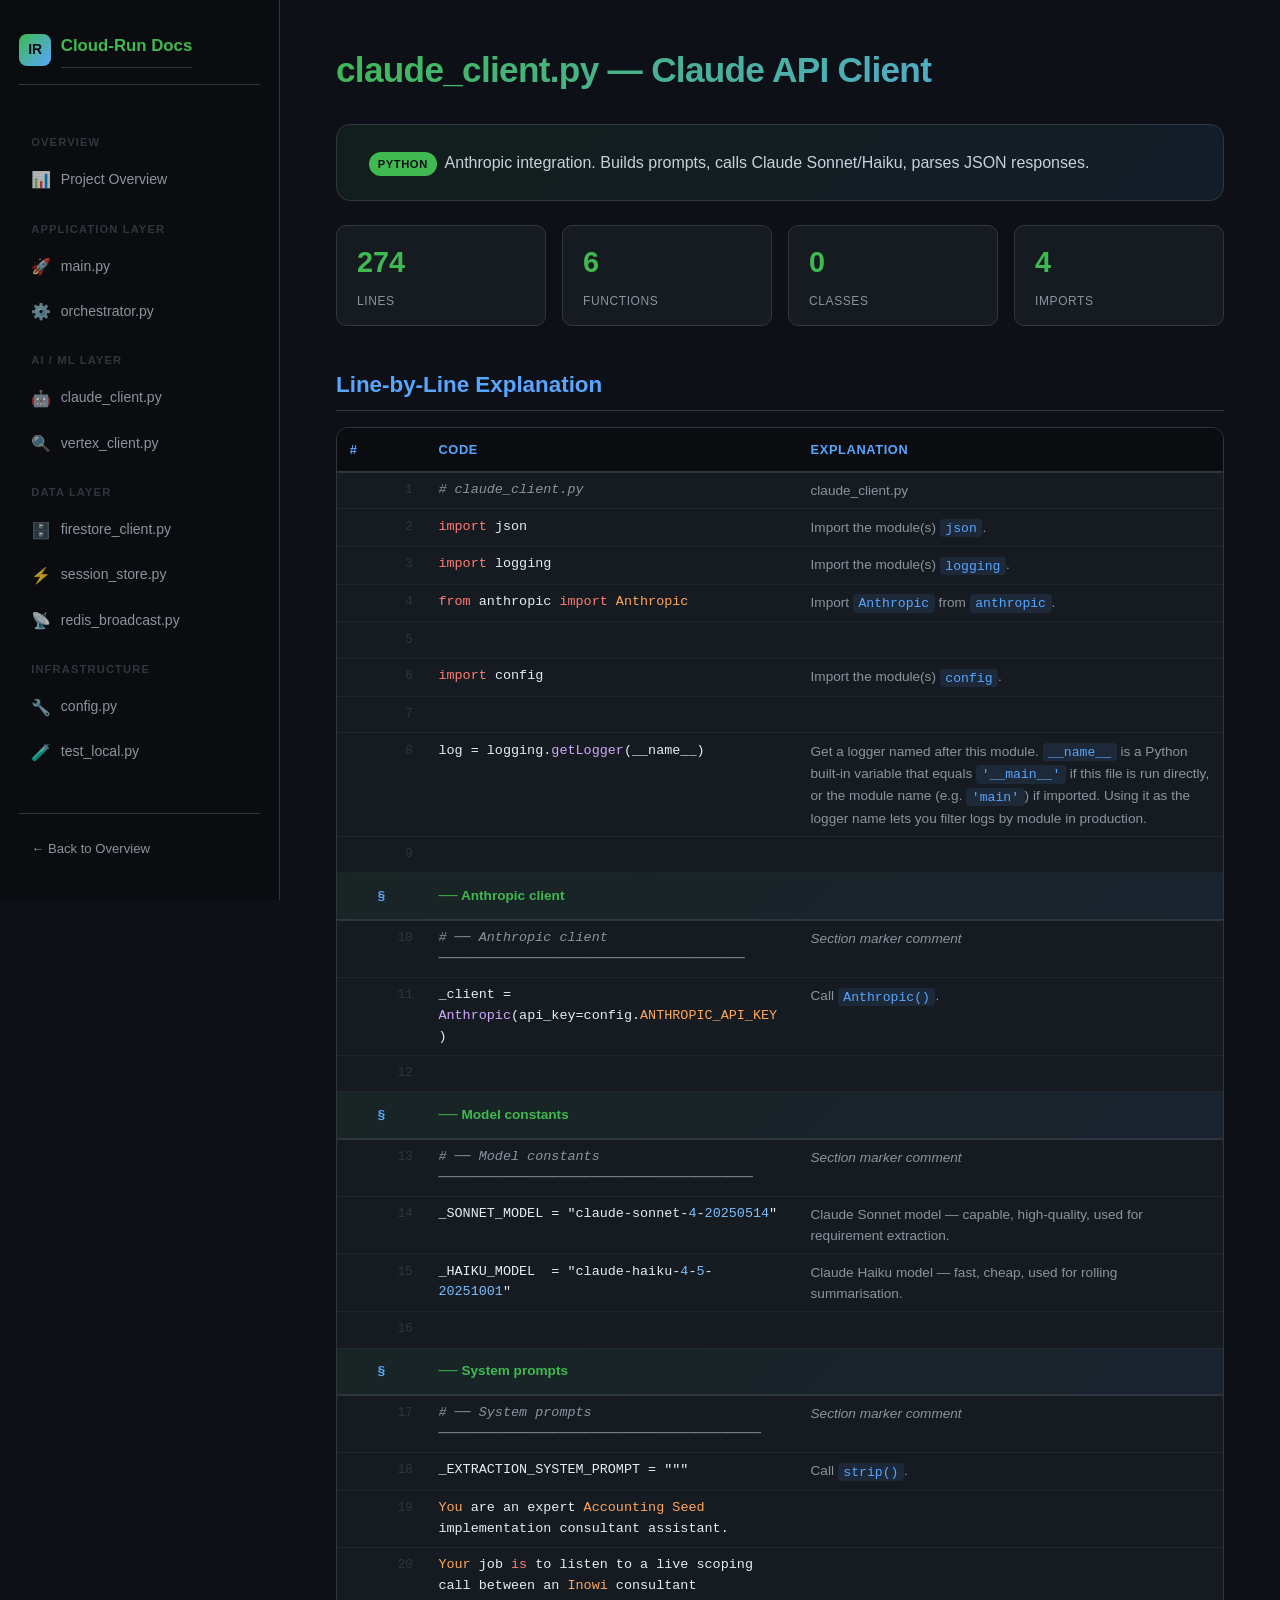
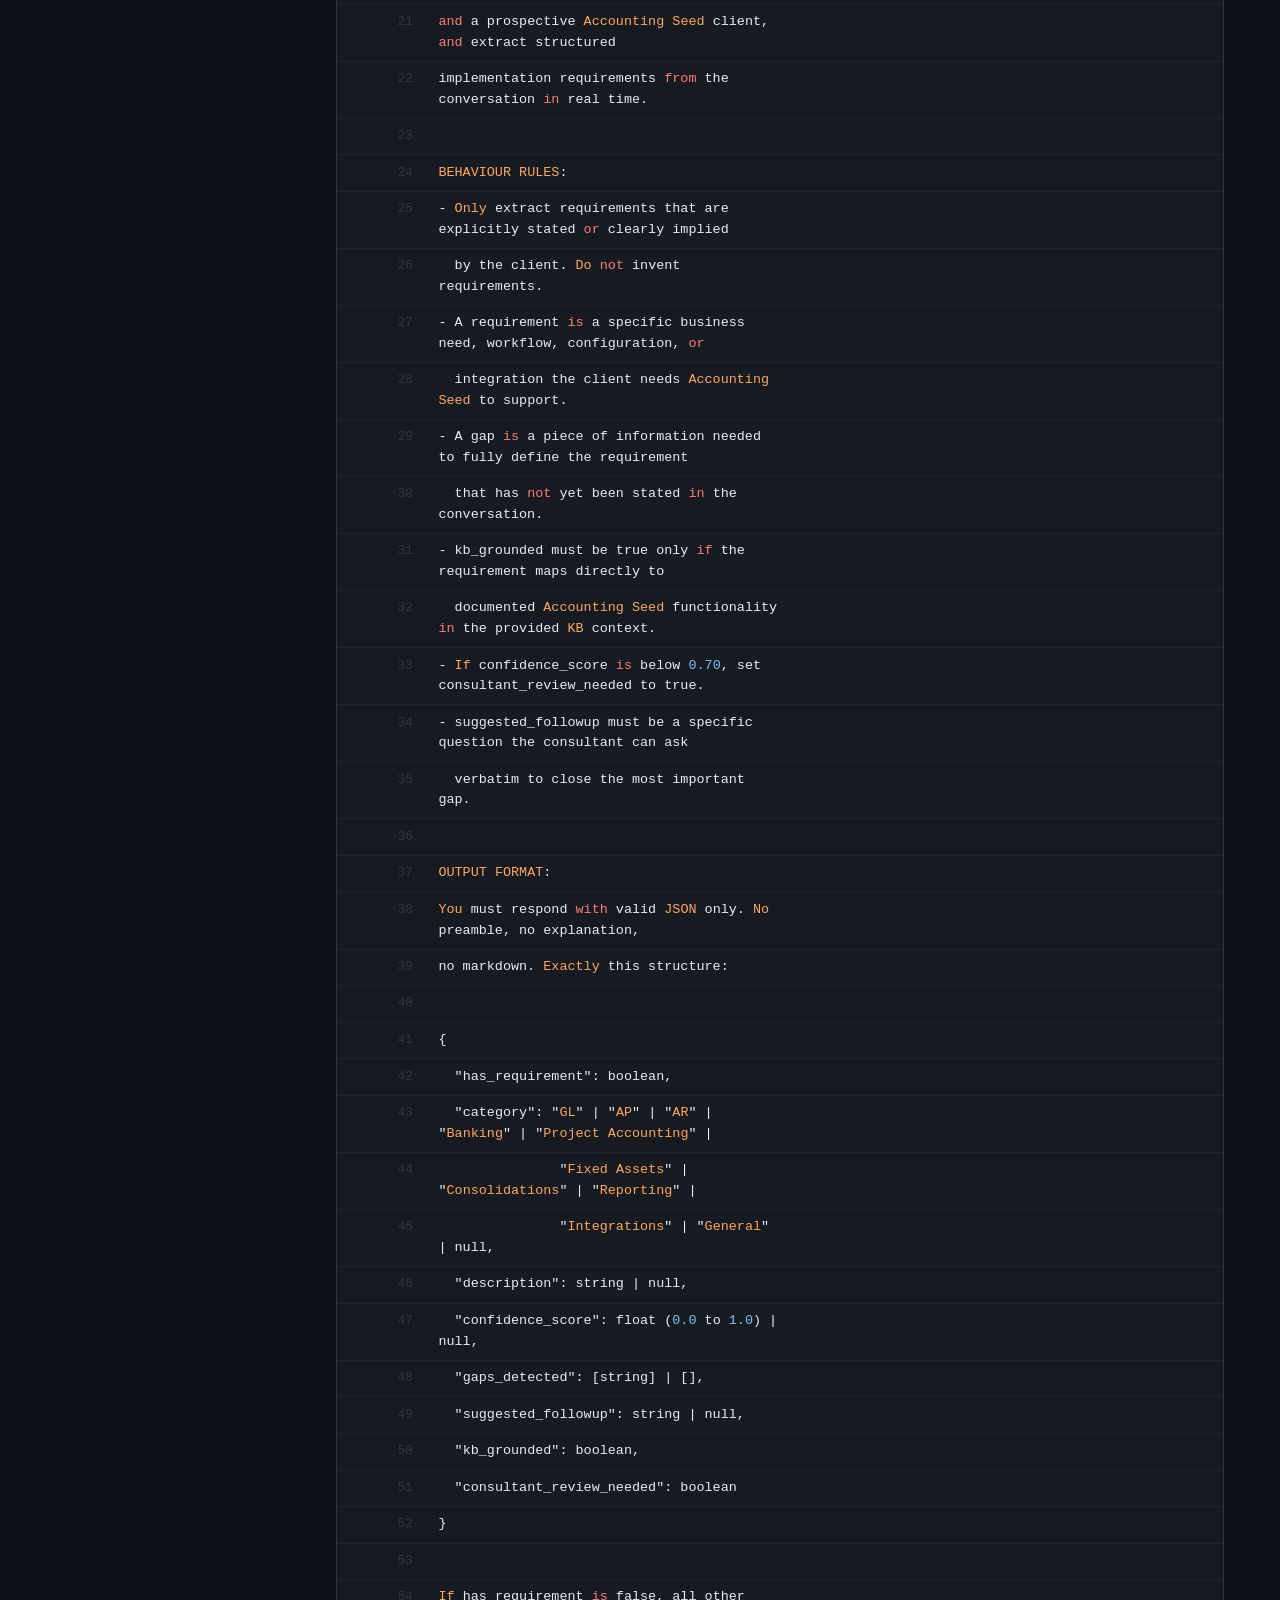
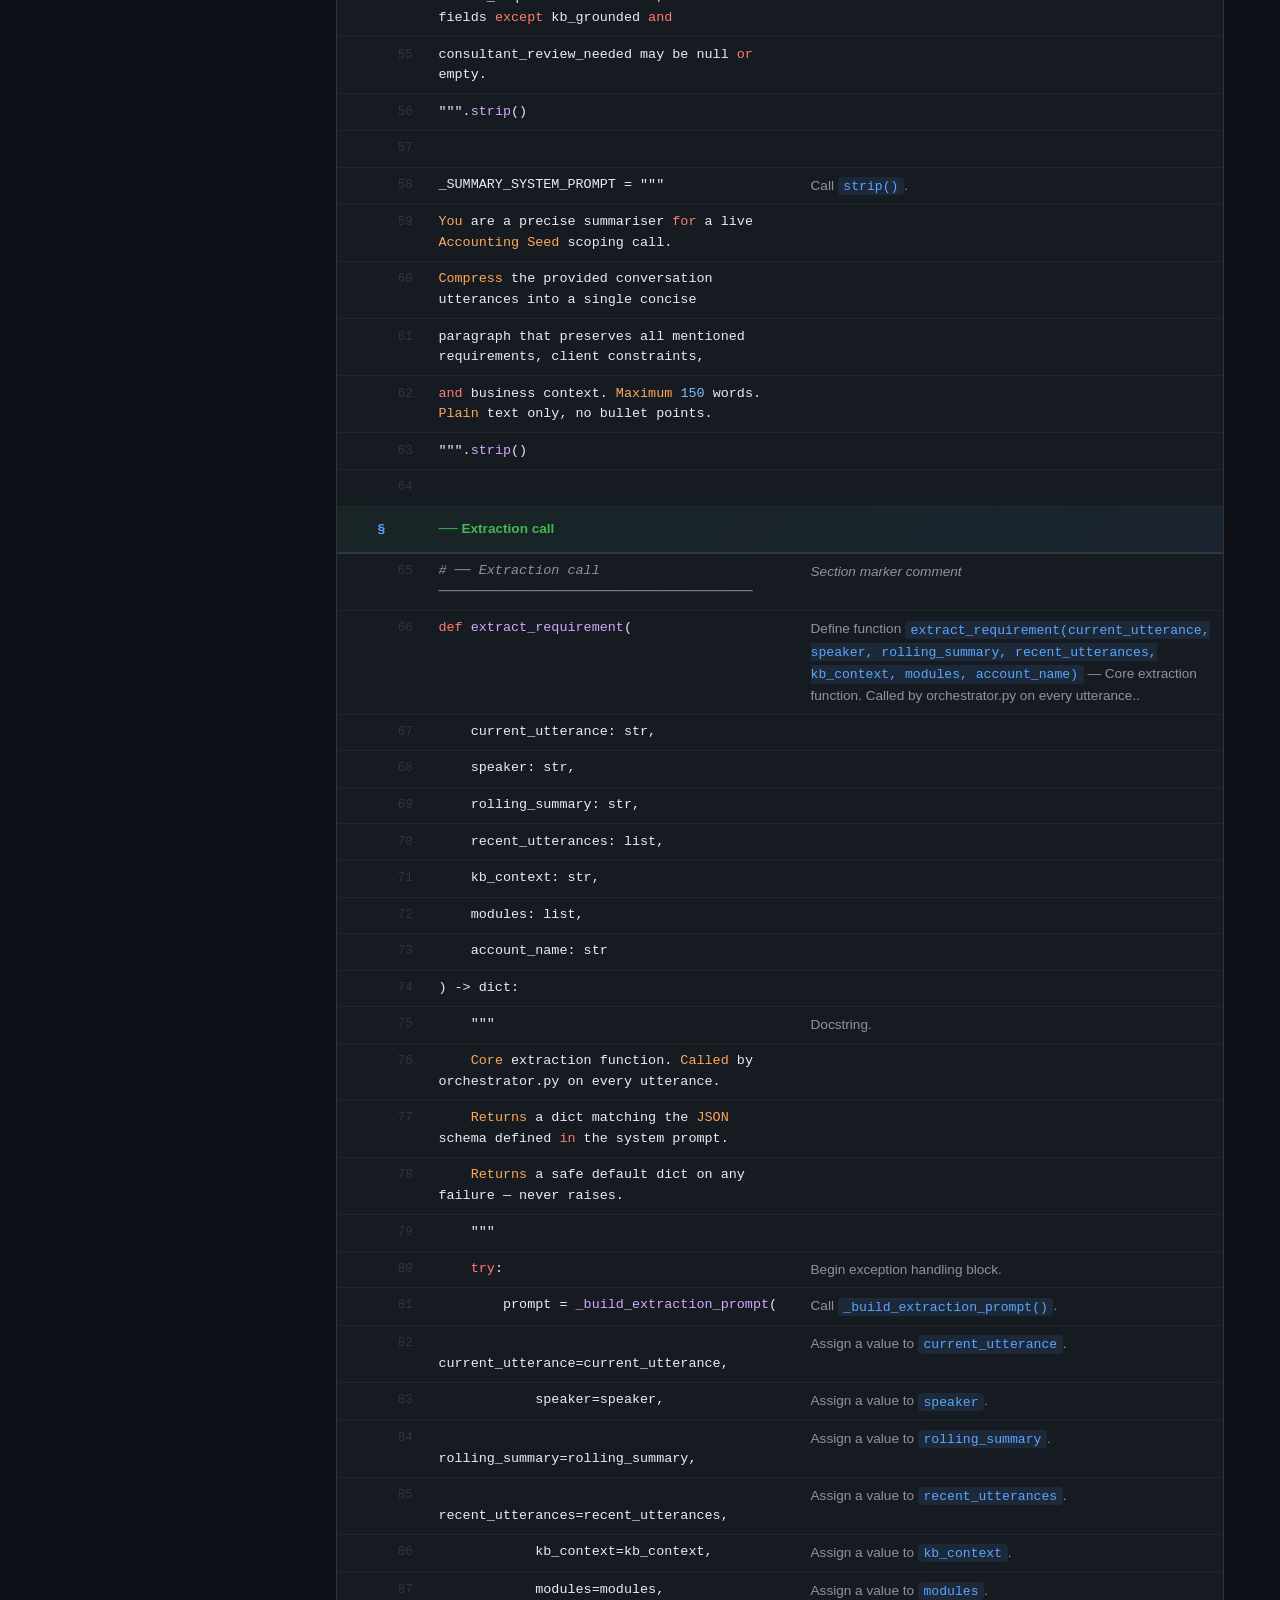
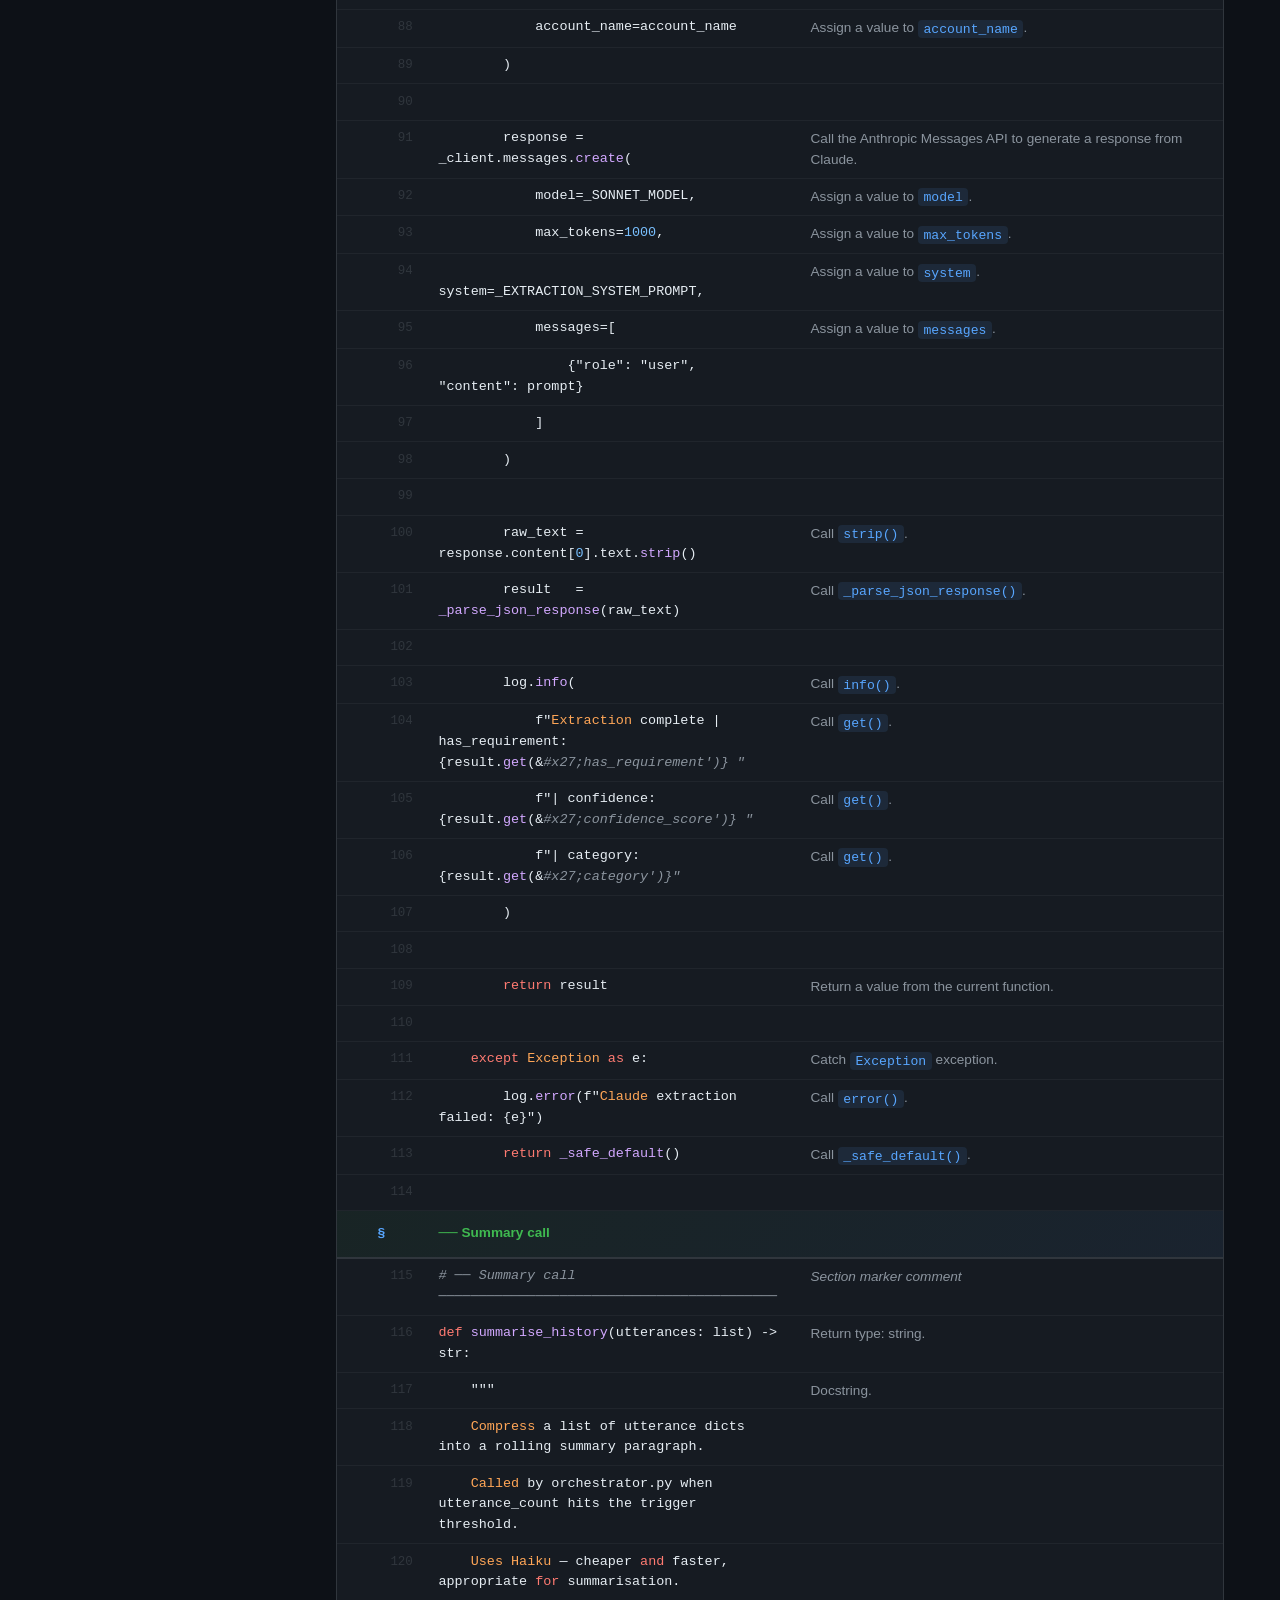
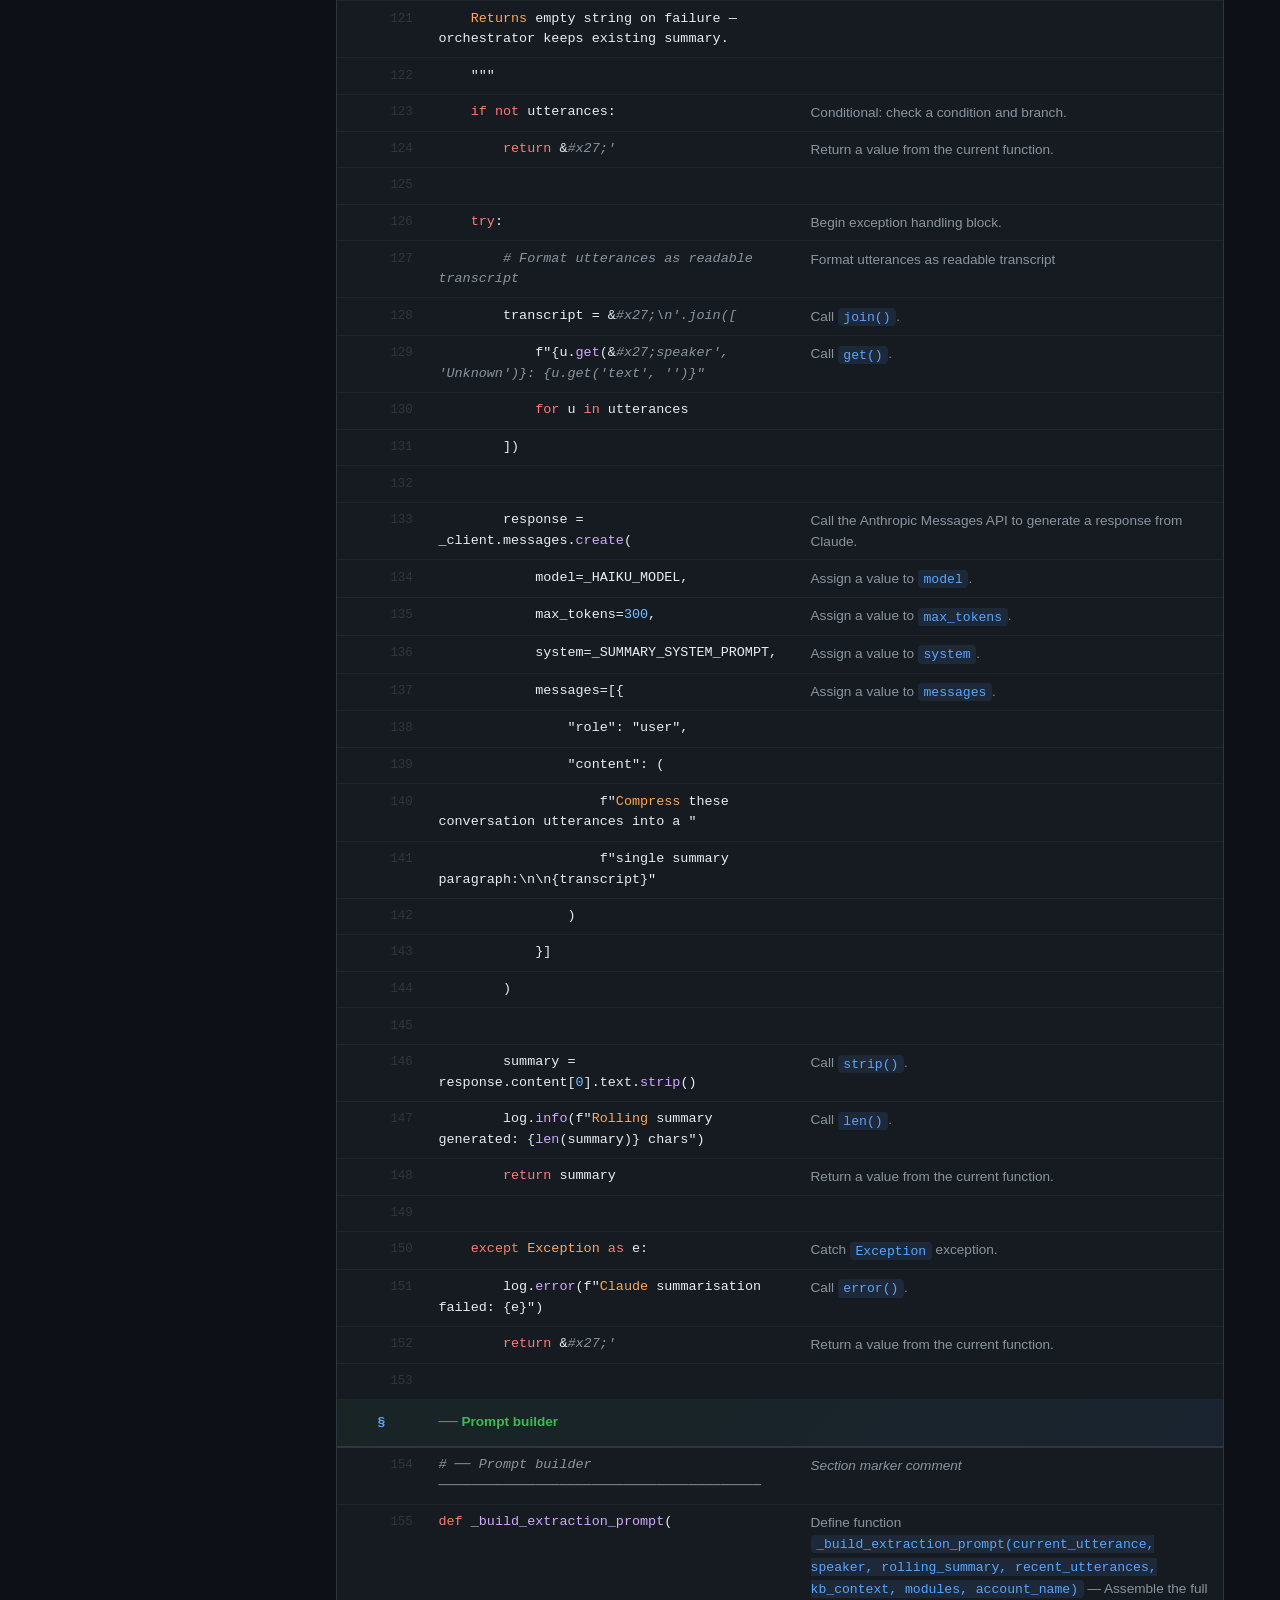
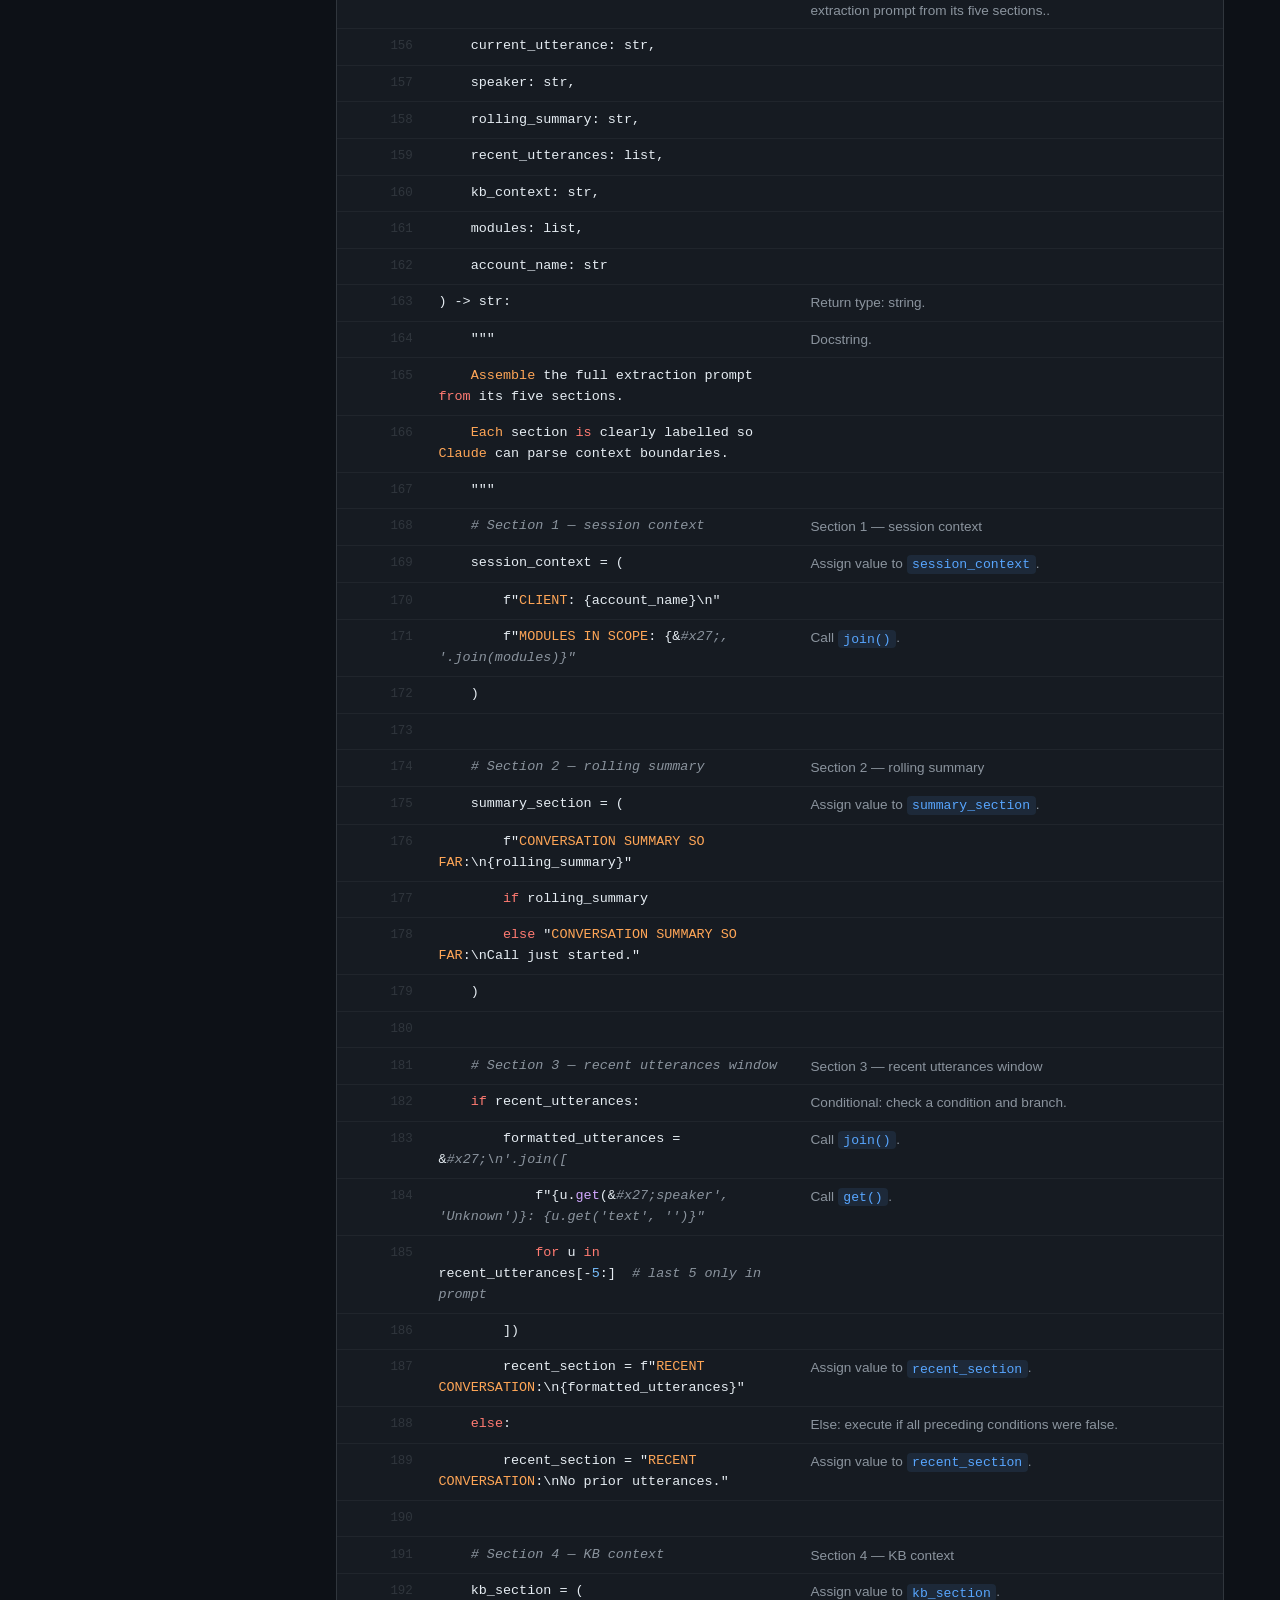
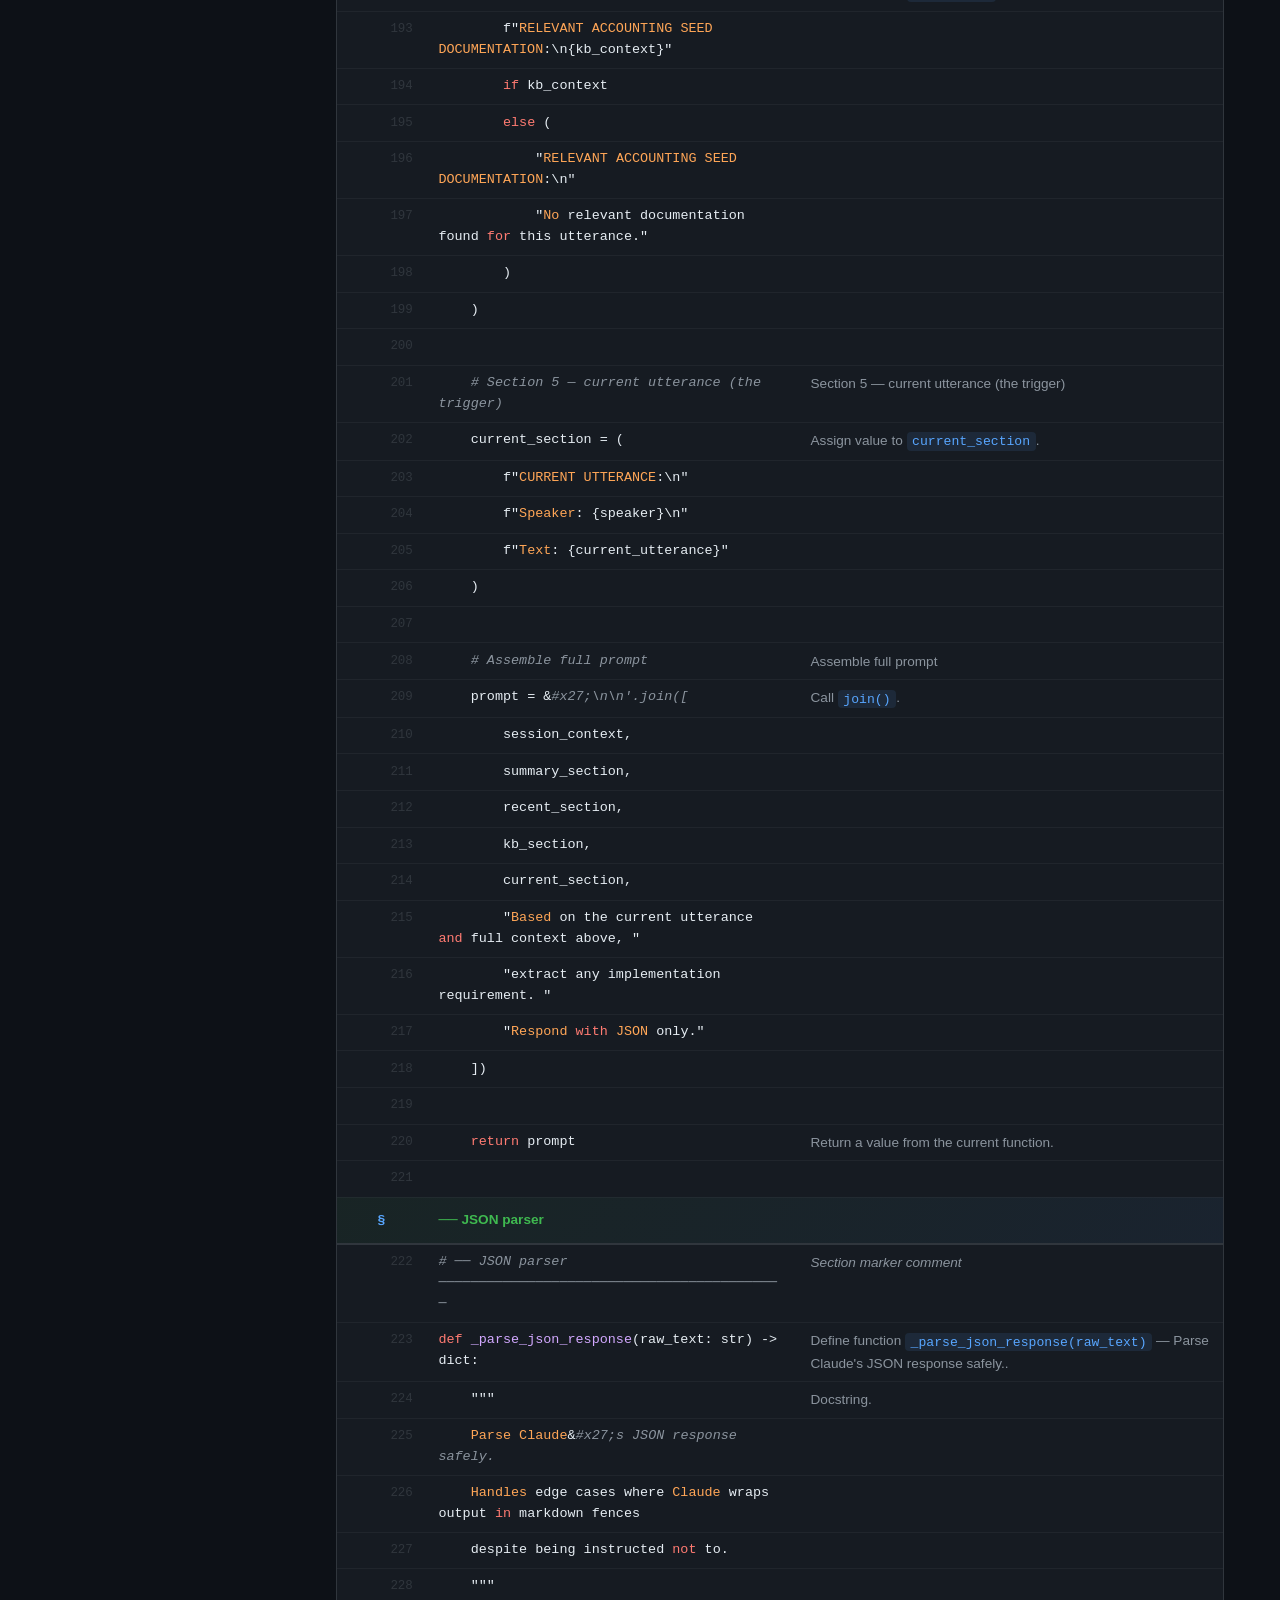
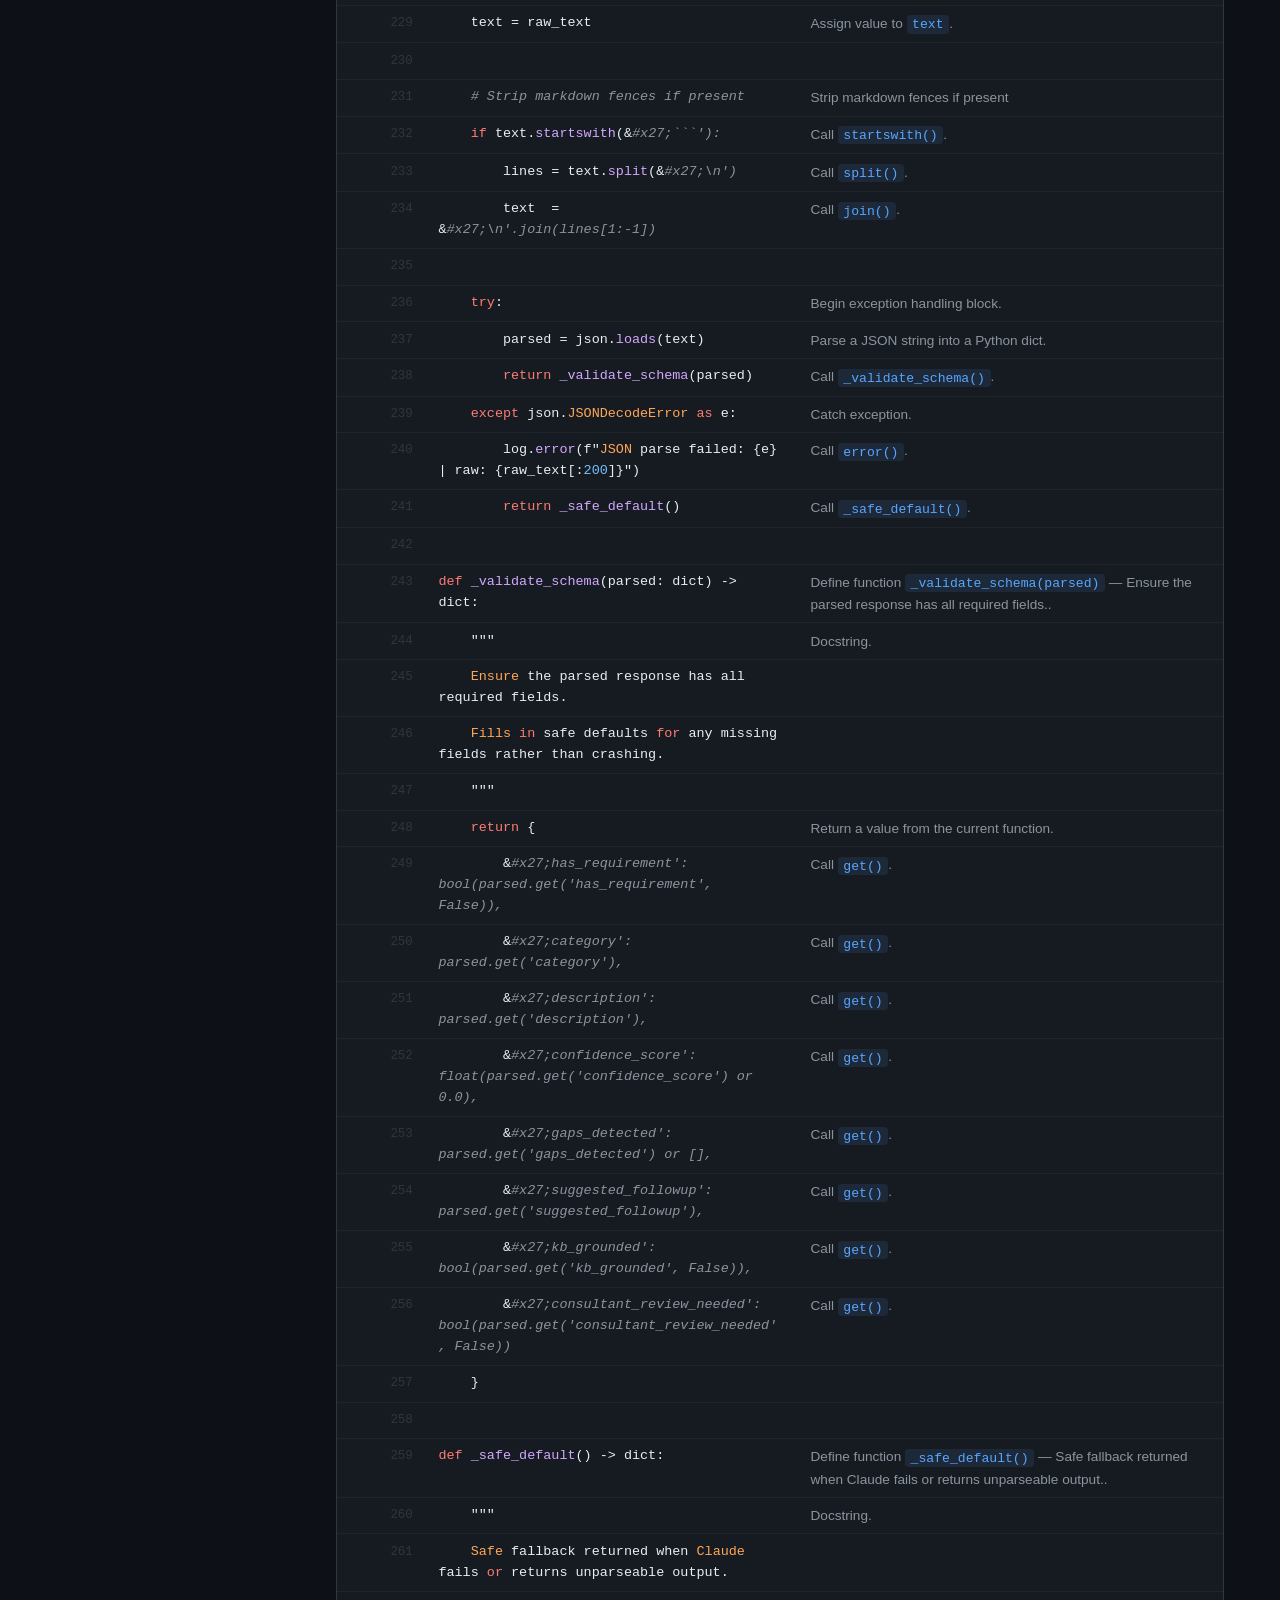
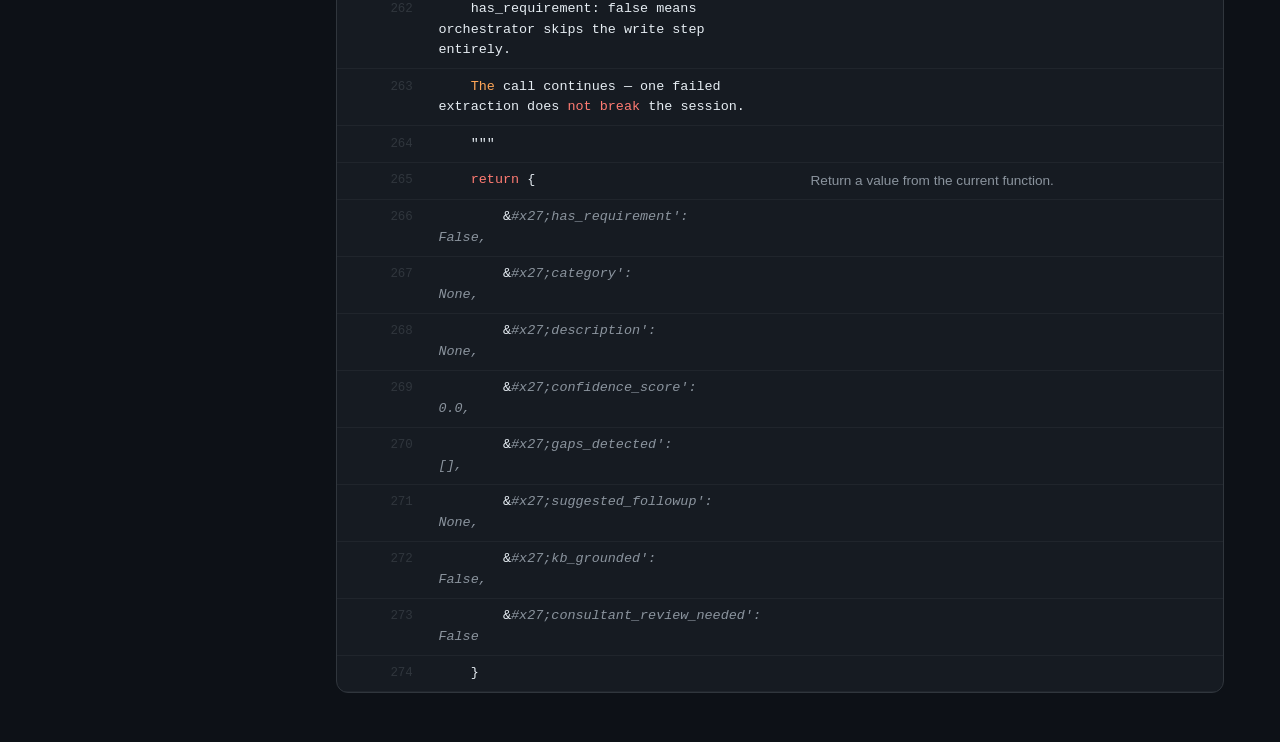
==== claude_client.html @ 5c281782 "first commit" ====
<!DOCTYPE html>
<html lang="en">
<head>
<meta charset="UTF-8">
<meta name="viewport" content="width=device-width, initial-scale=1.0">
<title>claude_client.py — Claude API Client | Cloud-Run Code Docs</title>
<link rel="stylesheet" href="style.css">
</head>
<body>
<div class="container">
<aside class="sidebar">
<div class="sidebar-brand"><div class="logo">IR</div><h2>Cloud-Run Docs</h2></div>
<ul>
<div class="section-label">Overview</div>
<li><a href="index.html" ><span class="icon">📊</span>Project Overview</a></li>
<div class="section-label">Application Layer</div>
<li><a href="main.html" ><span class="icon">🚀</span>main.py</a></li>
<li><a href="orchestrator.html" ><span class="icon">⚙️</span>orchestrator.py</a></li>
<div class="section-label">AI / ML Layer</div>
<li><a href="claude_client.html" ><span class="icon">🤖</span>claude_client.py</a></li>
<li><a href="vertex.html" ><span class="icon">🔍</span>vertex_client.py</a></li>
<div class="section-label">Data Layer</div>
<li><a href="firestore.html" ><span class="icon">🗄️</span>firestore_client.py</a></li>
<li><a href="session.html" ><span class="icon">⚡</span>session_store.py</a></li>
<li><a href="redis.html" ><span class="icon">📡</span>redis_broadcast.py</a></li>
<div class="section-label">Infrastructure</div>
<li><a href="config.html" ><span class="icon">🔧</span>config.py</a></li>
<li><a href="test.html" ><span class="icon">🧪</span>test_local.py</a></li>
</ul>
<div class="back"><a href="index.html">← Back to Overview</a></div>
</aside>
<main class="main">
<h1>claude_client.py — Claude API Client</h1>
<div class="hero"><p><span class="badge">Python</span>Anthropic integration. Builds prompts, calls Claude Sonnet/Haiku, parses JSON responses.</p></div>
<div class="stats">
  <div class="stat"><span class="num">274</span><span class="label">Lines</span></div>
  <div class="stat"><span class="num">6</span><span class="label">Functions</span></div>
  <div class="stat"><span class="num">0</span><span class="label">Classes</span></div>
  <div class="stat"><span class="num">4</span><span class="label">Imports</span></div>
</div>
<h2>Line-by-Line Explanation</h2>
<div class="table-wrap"><table><thead><tr><th>#</th><th>Code</th><th>Explanation</th></tr></thead><tbody><tr><td class="lineno">1</td><td class="code"><span class="cmt"># claude_client.py</span></td><td class="explain">claude_client.py</td></tr><tr><td class="lineno">2</td><td class="code"><span class="kw">import</span> json</td><td class="explain">Import the module(s) <code>json</code>.</td></tr><tr><td class="lineno">3</td><td class="code"><span class="kw">import</span> logging</td><td class="explain">Import the module(s) <code>logging</code>.</td></tr><tr><td class="lineno">4</td><td class="code"><span class="kw">from</span> anthropic <span class="kw">import</span> <span class="cls">Anthropic</span></td><td class="explain">Import <code>Anthropic</code> from <code>anthropic</code>.</td></tr><tr><td class="lineno">5</td><td class="code">&nbsp;</td><td class="explain"></td></tr><tr><td class="lineno">6</td><td class="code"><span class="kw">import</span> config</td><td class="explain">Import the module(s) <code>config</code>.</td></tr><tr><td class="lineno">7</td><td class="code">&nbsp;</td><td class="explain"></td></tr><tr><td class="lineno">8</td><td class="code">log = logging.<span class="fn">getLogger</span>(__name__)</td><td class="explain">Get a logger named after this module. <code>__name__</code> is a Python built-in variable that equals <code>'__main__'</code> if this file is run directly, or the module name (e.g. <code>'main'</code>) if imported. Using it as the logger name lets you filter logs by module in production.</td></tr><tr><td class="lineno">9</td><td class="code">&nbsp;</td><td class="explain"></td></tr><tr class="section-row"><td class="lineno">§</td><td class="code">── Anthropic client</td><td class="explain"></td></tr><tr><td class="lineno">10</td><td class="code"><span class="cmt"># ── Anthropic client ──────────────────────────────────────</span></td><td class="explain"><em>Section marker comment</em></td></tr><tr><td class="lineno">11</td><td class="code">_client = <span class="fn">Anthropic</span>(api_key=config.<span class="cls">ANTHROPIC_API_KEY</span>)</td><td class="explain">Call <code>Anthropic()</code>.</td></tr><tr><td class="lineno">12</td><td class="code">&nbsp;</td><td class="explain"></td></tr><tr class="section-row"><td class="lineno">§</td><td class="code">── Model constants</td><td class="explain"></td></tr><tr><td class="lineno">13</td><td class="code"><span class="cmt"># ── Model constants ───────────────────────────────────────</span></td><td class="explain"><em>Section marker comment</em></td></tr><tr><td class="lineno">14</td><td class="code">_SONNET_MODEL = &quot;claude-sonnet-<span class="num">4</span>-<span class="num">20250514</span>&quot;</td><td class="explain">Claude Sonnet model — capable, high-quality, used for requirement extraction.</td></tr><tr><td class="lineno">15</td><td class="code">_HAIKU_MODEL  = &quot;claude-haiku-<span class="num">4</span>-<span class="num">5</span>-<span class="num">20251001</span>&quot;</td><td class="explain">Claude Haiku model — fast, cheap, used for rolling summarisation.</td></tr><tr><td class="lineno">16</td><td class="code">&nbsp;</td><td class="explain"></td></tr><tr class="section-row"><td class="lineno">§</td><td class="code">── System prompts</td><td class="explain"></td></tr><tr><td class="lineno">17</td><td class="code"><span class="cmt"># ── System prompts ────────────────────────────────────────</span></td><td class="explain"><em>Section marker comment</em></td></tr><tr><td class="lineno">18</td><td class="code">_EXTRACTION_SYSTEM_PROMPT = &quot;&quot;&quot;</td><td class="explain">Call <code>strip()</code>.</td></tr><tr><td class="lineno">19</td><td class="code"><span class="cls">You</span> are an expert <span class="cls">Accounting</span> <span class="cls">Seed</span> implementation consultant assistant.</td><td class="explain"></td></tr><tr><td class="lineno">20</td><td class="code"><span class="cls">Your</span> job <span class="kw">is</span> to listen to a live scoping call between an <span class="cls">Inowi</span> consultant</td><td class="explain"></td></tr><tr><td class="lineno">21</td><td class="code"><span class="kw">and</span> a prospective <span class="cls">Accounting</span> <span class="cls">Seed</span> client, <span class="kw">and</span> extract structured</td><td class="explain"></td></tr><tr><td class="lineno">22</td><td class="code">implementation requirements <span class="kw">from</span> the conversation <span class="kw">in</span> real time.</td><td class="explain"></td></tr><tr><td class="lineno">23</td><td class="code">&nbsp;</td><td class="explain"></td></tr><tr><td class="lineno">24</td><td class="code"><span class="cls">BEHAVIOUR</span> <span class="cls">RULES</span>:</td><td class="explain"></td></tr><tr><td class="lineno">25</td><td class="code">- <span class="cls">Only</span> extract requirements that are explicitly stated <span class="kw">or</span> clearly implied</td><td class="explain"></td></tr><tr><td class="lineno">26</td><td class="code">  by the client. <span class="cls">Do</span> <span class="kw">not</span> invent requirements.</td><td class="explain"></td></tr><tr><td class="lineno">27</td><td class="code">- A requirement <span class="kw">is</span> a specific business need, workflow, configuration, <span class="kw">or</span></td><td class="explain"></td></tr><tr><td class="lineno">28</td><td class="code">  integration the client needs <span class="cls">Accounting</span> <span class="cls">Seed</span> to support.</td><td class="explain"></td></tr><tr><td class="lineno">29</td><td class="code">- A gap <span class="kw">is</span> a piece of information needed to fully define the requirement</td><td class="explain"></td></tr><tr><td class="lineno">30</td><td class="code">  that has <span class="kw">not</span> yet been stated <span class="kw">in</span> the conversation.</td><td class="explain"></td></tr><tr><td class="lineno">31</td><td class="code">- kb_grounded must be true only <span class="kw">if</span> the requirement maps directly to</td><td class="explain"></td></tr><tr><td class="lineno">32</td><td class="code">  documented <span class="cls">Accounting</span> <span class="cls">Seed</span> functionality <span class="kw">in</span> the provided <span class="cls">KB</span> context.</td><td class="explain"></td></tr><tr><td class="lineno">33</td><td class="code">- <span class="cls">If</span> confidence_score <span class="kw">is</span> below <span class="num">0.70</span>, set consultant_review_needed to true.</td><td class="explain"></td></tr><tr><td class="lineno">34</td><td class="code">- suggested_followup must be a specific question the consultant can ask</td><td class="explain"></td></tr><tr><td class="lineno">35</td><td class="code">  verbatim to close the most important gap.</td><td class="explain"></td></tr><tr><td class="lineno">36</td><td class="code">&nbsp;</td><td class="explain"></td></tr><tr><td class="lineno">37</td><td class="code"><span class="cls">OUTPUT</span> <span class="cls">FORMAT</span>:</td><td class="explain"></td></tr><tr><td class="lineno">38</td><td class="code"><span class="cls">You</span> must respond <span class="kw">with</span> valid <span class="cls">JSON</span> only. <span class="cls">No</span> preamble, no explanation,</td><td class="explain"></td></tr><tr><td class="lineno">39</td><td class="code">no markdown. <span class="cls">Exactly</span> this structure:</td><td class="explain"></td></tr><tr><td class="lineno">40</td><td class="code">&nbsp;</td><td class="explain"></td></tr><tr><td class="lineno">41</td><td class="code">{</td><td class="explain"></td></tr><tr><td class="lineno">42</td><td class="code">  &quot;has_requirement&quot;: boolean,</td><td class="explain"></td></tr><tr><td class="lineno">43</td><td class="code">  &quot;category&quot;: &quot;<span class="cls">GL</span>&quot; | &quot;<span class="cls">AP</span>&quot; | &quot;<span class="cls">AR</span>&quot; | &quot;<span class="cls">Banking</span>&quot; | &quot;<span class="cls">Project</span> <span class="cls">Accounting</span>&quot; |</td><td class="explain"></td></tr><tr><td class="lineno">44</td><td class="code">               &quot;<span class="cls">Fixed</span> <span class="cls">Assets</span>&quot; | &quot;<span class="cls">Consolidations</span>&quot; | &quot;<span class="cls">Reporting</span>&quot; |</td><td class="explain"></td></tr><tr><td class="lineno">45</td><td class="code">               &quot;<span class="cls">Integrations</span>&quot; | &quot;<span class="cls">General</span>&quot; | null,</td><td class="explain"></td></tr><tr><td class="lineno">46</td><td class="code">  &quot;description&quot;: string | null,</td><td class="explain"></td></tr><tr><td class="lineno">47</td><td class="code">  &quot;confidence_score&quot;: float (<span class="num">0.0</span> to <span class="num">1.0</span>) | null,</td><td class="explain"></td></tr><tr><td class="lineno">48</td><td class="code">  &quot;gaps_detected&quot;: [string] | [],</td><td class="explain"></td></tr><tr><td class="lineno">49</td><td class="code">  &quot;suggested_followup&quot;: string | null,</td><td class="explain"></td></tr><tr><td class="lineno">50</td><td class="code">  &quot;kb_grounded&quot;: boolean,</td><td class="explain"></td></tr><tr><td class="lineno">51</td><td class="code">  &quot;consultant_review_needed&quot;: boolean</td><td class="explain"></td></tr><tr><td class="lineno">52</td><td class="code">}</td><td class="explain"></td></tr><tr><td class="lineno">53</td><td class="code">&nbsp;</td><td class="explain"></td></tr><tr><td class="lineno">54</td><td class="code"><span class="cls">If</span> has_requirement <span class="kw">is</span> false, all other fields <span class="kw">except</span> kb_grounded <span class="kw">and</span></td><td class="explain"></td></tr><tr><td class="lineno">55</td><td class="code">consultant_review_needed may be null <span class="kw">or</span> empty.</td><td class="explain"></td></tr><tr><td class="lineno">56</td><td class="code">&quot;&quot;&quot;.<span class="fn">strip</span>()</td><td class="explain"></td></tr><tr><td class="lineno">57</td><td class="code">&nbsp;</td><td class="explain"></td></tr><tr><td class="lineno">58</td><td class="code">_SUMMARY_SYSTEM_PROMPT = &quot;&quot;&quot;</td><td class="explain">Call <code>strip()</code>.</td></tr><tr><td class="lineno">59</td><td class="code"><span class="cls">You</span> are a precise summariser <span class="kw">for</span> a live <span class="cls">Accounting</span> <span class="cls">Seed</span> scoping call.</td><td class="explain"></td></tr><tr><td class="lineno">60</td><td class="code"><span class="cls">Compress</span> the provided conversation utterances into a single concise</td><td class="explain"></td></tr><tr><td class="lineno">61</td><td class="code">paragraph that preserves all mentioned requirements, client constraints,</td><td class="explain"></td></tr><tr><td class="lineno">62</td><td class="code"><span class="kw">and</span> business context. <span class="cls">Maximum</span> <span class="num">150</span> words. <span class="cls">Plain</span> text only, no bullet points.</td><td class="explain"></td></tr><tr><td class="lineno">63</td><td class="code">&quot;&quot;&quot;.<span class="fn">strip</span>()</td><td class="explain"></td></tr><tr><td class="lineno">64</td><td class="code">&nbsp;</td><td class="explain"></td></tr><tr class="section-row"><td class="lineno">§</td><td class="code">── Extraction call</td><td class="explain"></td></tr><tr><td class="lineno">65</td><td class="code"><span class="cmt"># ── Extraction call ───────────────────────────────────────</span></td><td class="explain"><em>Section marker comment</em></td></tr><tr><td class="lineno">66</td><td class="code"><span class="kw">def</span> <span class="fn">extract_requirement</span>(</td><td class="explain">Define function <code>extract_requirement(current_utterance, speaker, rolling_summary, recent_utterances, kb_context, modules, account_name)</code> — Core extraction function. Called by orchestrator.py on every utterance..</td></tr><tr><td class="lineno">67</td><td class="code">    current_utterance: str,</td><td class="explain"></td></tr><tr><td class="lineno">68</td><td class="code">    speaker: str,</td><td class="explain"></td></tr><tr><td class="lineno">69</td><td class="code">    rolling_summary: str,</td><td class="explain"></td></tr><tr><td class="lineno">70</td><td class="code">    recent_utterances: list,</td><td class="explain"></td></tr><tr><td class="lineno">71</td><td class="code">    kb_context: str,</td><td class="explain"></td></tr><tr><td class="lineno">72</td><td class="code">    modules: list,</td><td class="explain"></td></tr><tr><td class="lineno">73</td><td class="code">    account_name: str</td><td class="explain"></td></tr><tr><td class="lineno">74</td><td class="code">) -&gt; dict:</td><td class="explain"></td></tr><tr><td class="lineno">75</td><td class="code">    &quot;&quot;&quot;</td><td class="explain">Docstring.</td></tr><tr><td class="lineno">76</td><td class="code">    <span class="cls">Core</span> extraction function. <span class="cls">Called</span> by orchestrator.py on every utterance.</td><td class="explain"></td></tr><tr><td class="lineno">77</td><td class="code">    <span class="cls">Returns</span> a dict matching the <span class="cls">JSON</span> schema defined <span class="kw">in</span> the system prompt.</td><td class="explain"></td></tr><tr><td class="lineno">78</td><td class="code">    <span class="cls">Returns</span> a safe default dict on any failure — never raises.</td><td class="explain"></td></tr><tr><td class="lineno">79</td><td class="code">    &quot;&quot;&quot;</td><td class="explain"></td></tr><tr><td class="lineno">80</td><td class="code">    <span class="kw">try</span>:</td><td class="explain">Begin exception handling block.</td></tr><tr><td class="lineno">81</td><td class="code">        prompt = <span class="fn">_build_extraction_prompt</span>(</td><td class="explain">Call <code>_build_extraction_prompt()</code>.</td></tr><tr><td class="lineno">82</td><td class="code">            current_utterance=current_utterance,</td><td class="explain">Assign a value to <code>current_utterance</code>.</td></tr><tr><td class="lineno">83</td><td class="code">            speaker=speaker,</td><td class="explain">Assign a value to <code>speaker</code>.</td></tr><tr><td class="lineno">84</td><td class="code">            rolling_summary=rolling_summary,</td><td class="explain">Assign a value to <code>rolling_summary</code>.</td></tr><tr><td class="lineno">85</td><td class="code">            recent_utterances=recent_utterances,</td><td class="explain">Assign a value to <code>recent_utterances</code>.</td></tr><tr><td class="lineno">86</td><td class="code">            kb_context=kb_context,</td><td class="explain">Assign a value to <code>kb_context</code>.</td></tr><tr><td class="lineno">87</td><td class="code">            modules=modules,</td><td class="explain">Assign a value to <code>modules</code>.</td></tr><tr><td class="lineno">88</td><td class="code">            account_name=account_name</td><td class="explain">Assign a value to <code>account_name</code>.</td></tr><tr><td class="lineno">89</td><td class="code">        )</td><td class="explain"></td></tr><tr><td class="lineno">90</td><td class="code">&nbsp;</td><td class="explain"></td></tr><tr><td class="lineno">91</td><td class="code">        response = _client.messages.<span class="fn">create</span>(</td><td class="explain">Call the Anthropic Messages API to generate a response from Claude.</td></tr><tr><td class="lineno">92</td><td class="code">            model=_SONNET_MODEL,</td><td class="explain">Assign a value to <code>model</code>.</td></tr><tr><td class="lineno">93</td><td class="code">            max_tokens=<span class="num">1000</span>,</td><td class="explain">Assign a value to <code>max_tokens</code>.</td></tr><tr><td class="lineno">94</td><td class="code">            system=_EXTRACTION_SYSTEM_PROMPT,</td><td class="explain">Assign a value to <code>system</code>.</td></tr><tr><td class="lineno">95</td><td class="code">            messages=[</td><td class="explain">Assign a value to <code>messages</code>.</td></tr><tr><td class="lineno">96</td><td class="code">                {&quot;role&quot;: &quot;user&quot;, &quot;content&quot;: prompt}</td><td class="explain"></td></tr><tr><td class="lineno">97</td><td class="code">            ]</td><td class="explain"></td></tr><tr><td class="lineno">98</td><td class="code">        )</td><td class="explain"></td></tr><tr><td class="lineno">99</td><td class="code">&nbsp;</td><td class="explain"></td></tr><tr><td class="lineno">100</td><td class="code">        raw_text = response.content[<span class="num">0</span>].text.<span class="fn">strip</span>()</td><td class="explain">Call <code>strip()</code>.</td></tr><tr><td class="lineno">101</td><td class="code">        result   = <span class="fn">_parse_json_response</span>(raw_text)</td><td class="explain">Call <code>_parse_json_response()</code>.</td></tr><tr><td class="lineno">102</td><td class="code">&nbsp;</td><td class="explain"></td></tr><tr><td class="lineno">103</td><td class="code">        log.<span class="fn">info</span>(</td><td class="explain">Call <code>info()</code>.</td></tr><tr><td class="lineno">104</td><td class="code">            f&quot;<span class="cls">Extraction</span> complete | has_requirement: {result.<span class="fn">get</span>(&<span class="cmt">#x27;has_requirement&#x27;)} &quot;</span></td><td class="explain">Call <code>get()</code>.</td></tr><tr><td class="lineno">105</td><td class="code">            f&quot;| confidence: {result.<span class="fn">get</span>(&<span class="cmt">#x27;confidence_score&#x27;)} &quot;</span></td><td class="explain">Call <code>get()</code>.</td></tr><tr><td class="lineno">106</td><td class="code">            f&quot;| category: {result.<span class="fn">get</span>(&<span class="cmt">#x27;category&#x27;)}&quot;</span></td><td class="explain">Call <code>get()</code>.</td></tr><tr><td class="lineno">107</td><td class="code">        )</td><td class="explain"></td></tr><tr><td class="lineno">108</td><td class="code">&nbsp;</td><td class="explain"></td></tr><tr><td class="lineno">109</td><td class="code">        <span class="kw">return</span> result</td><td class="explain">Return a value from the current function.</td></tr><tr><td class="lineno">110</td><td class="code">&nbsp;</td><td class="explain"></td></tr><tr><td class="lineno">111</td><td class="code">    <span class="kw">except</span> <span class="cls">Exception</span> <span class="kw">as</span> e:</td><td class="explain">Catch <code>Exception</code> exception.</td></tr><tr><td class="lineno">112</td><td class="code">        log.<span class="fn">error</span>(f&quot;<span class="cls">Claude</span> extraction failed: {e}&quot;)</td><td class="explain">Call <code>error()</code>.</td></tr><tr><td class="lineno">113</td><td class="code">        <span class="kw">return</span> <span class="fn">_safe_default</span>()</td><td class="explain">Call <code>_safe_default()</code>.</td></tr><tr><td class="lineno">114</td><td class="code">&nbsp;</td><td class="explain"></td></tr><tr class="section-row"><td class="lineno">§</td><td class="code">── Summary call</td><td class="explain"></td></tr><tr><td class="lineno">115</td><td class="code"><span class="cmt"># ── Summary call ──────────────────────────────────────────</span></td><td class="explain"><em>Section marker comment</em></td></tr><tr><td class="lineno">116</td><td class="code"><span class="kw">def</span> <span class="fn">summarise_history</span>(utterances: list) -&gt; str:</td><td class="explain">Return type: string.</td></tr><tr><td class="lineno">117</td><td class="code">    &quot;&quot;&quot;</td><td class="explain">Docstring.</td></tr><tr><td class="lineno">118</td><td class="code">    <span class="cls">Compress</span> a list of utterance dicts into a rolling summary paragraph.</td><td class="explain"></td></tr><tr><td class="lineno">119</td><td class="code">    <span class="cls">Called</span> by orchestrator.py when utterance_count hits the trigger threshold.</td><td class="explain"></td></tr><tr><td class="lineno">120</td><td class="code">    <span class="cls">Uses</span> <span class="cls">Haiku</span> — cheaper <span class="kw">and</span> faster, appropriate <span class="kw">for</span> summarisation.</td><td class="explain"></td></tr><tr><td class="lineno">121</td><td class="code">    <span class="cls">Returns</span> empty string on failure — orchestrator keeps existing summary.</td><td class="explain"></td></tr><tr><td class="lineno">122</td><td class="code">    &quot;&quot;&quot;</td><td class="explain"></td></tr><tr><td class="lineno">123</td><td class="code">    <span class="kw">if</span> <span class="kw">not</span> utterances:</td><td class="explain">Conditional: check a condition and branch.</td></tr><tr><td class="lineno">124</td><td class="code">        <span class="kw">return</span> &<span class="cmt">#x27;&#x27;</span></td><td class="explain">Return a value from the current function.</td></tr><tr><td class="lineno">125</td><td class="code">&nbsp;</td><td class="explain"></td></tr><tr><td class="lineno">126</td><td class="code">    <span class="kw">try</span>:</td><td class="explain">Begin exception handling block.</td></tr><tr><td class="lineno">127</td><td class="code">        <span class="cmt"># Format utterances as readable transcript</span></td><td class="explain">Format utterances as readable transcript</td></tr><tr><td class="lineno">128</td><td class="code">        transcript = &<span class="cmt">#x27;\n&#x27;.join([</span></td><td class="explain">Call <code>join()</code>.</td></tr><tr><td class="lineno">129</td><td class="code">            f&quot;{u.<span class="fn">get</span>(&<span class="cmt">#x27;speaker&#x27;, &#x27;Unknown&#x27;)}: {u.get(&#x27;text&#x27;, &#x27;&#x27;)}&quot;</span></td><td class="explain">Call <code>get()</code>.</td></tr><tr><td class="lineno">130</td><td class="code">            <span class="kw">for</span> u <span class="kw">in</span> utterances</td><td class="explain"></td></tr><tr><td class="lineno">131</td><td class="code">        ])</td><td class="explain"></td></tr><tr><td class="lineno">132</td><td class="code">&nbsp;</td><td class="explain"></td></tr><tr><td class="lineno">133</td><td class="code">        response = _client.messages.<span class="fn">create</span>(</td><td class="explain">Call the Anthropic Messages API to generate a response from Claude.</td></tr><tr><td class="lineno">134</td><td class="code">            model=_HAIKU_MODEL,</td><td class="explain">Assign a value to <code>model</code>.</td></tr><tr><td class="lineno">135</td><td class="code">            max_tokens=<span class="num">300</span>,</td><td class="explain">Assign a value to <code>max_tokens</code>.</td></tr><tr><td class="lineno">136</td><td class="code">            system=_SUMMARY_SYSTEM_PROMPT,</td><td class="explain">Assign a value to <code>system</code>.</td></tr><tr><td class="lineno">137</td><td class="code">            messages=[{</td><td class="explain">Assign a value to <code>messages</code>.</td></tr><tr><td class="lineno">138</td><td class="code">                &quot;role&quot;: &quot;user&quot;,</td><td class="explain"></td></tr><tr><td class="lineno">139</td><td class="code">                &quot;content&quot;: (</td><td class="explain"></td></tr><tr><td class="lineno">140</td><td class="code">                    f&quot;<span class="cls">Compress</span> these conversation utterances into a &quot;</td><td class="explain"></td></tr><tr><td class="lineno">141</td><td class="code">                    f&quot;single summary paragraph:\n\n{transcript}&quot;</td><td class="explain"></td></tr><tr><td class="lineno">142</td><td class="code">                )</td><td class="explain"></td></tr><tr><td class="lineno">143</td><td class="code">            }]</td><td class="explain"></td></tr><tr><td class="lineno">144</td><td class="code">        )</td><td class="explain"></td></tr><tr><td class="lineno">145</td><td class="code">&nbsp;</td><td class="explain"></td></tr><tr><td class="lineno">146</td><td class="code">        summary = response.content[<span class="num">0</span>].text.<span class="fn">strip</span>()</td><td class="explain">Call <code>strip()</code>.</td></tr><tr><td class="lineno">147</td><td class="code">        log.<span class="fn">info</span>(f&quot;<span class="cls">Rolling</span> summary generated: {<span class="fn">len</span>(summary)} chars&quot;)</td><td class="explain">Call <code>len()</code>.</td></tr><tr><td class="lineno">148</td><td class="code">        <span class="kw">return</span> summary</td><td class="explain">Return a value from the current function.</td></tr><tr><td class="lineno">149</td><td class="code">&nbsp;</td><td class="explain"></td></tr><tr><td class="lineno">150</td><td class="code">    <span class="kw">except</span> <span class="cls">Exception</span> <span class="kw">as</span> e:</td><td class="explain">Catch <code>Exception</code> exception.</td></tr><tr><td class="lineno">151</td><td class="code">        log.<span class="fn">error</span>(f&quot;<span class="cls">Claude</span> summarisation failed: {e}&quot;)</td><td class="explain">Call <code>error()</code>.</td></tr><tr><td class="lineno">152</td><td class="code">        <span class="kw">return</span> &<span class="cmt">#x27;&#x27;</span></td><td class="explain">Return a value from the current function.</td></tr><tr><td class="lineno">153</td><td class="code">&nbsp;</td><td class="explain"></td></tr><tr class="section-row"><td class="lineno">§</td><td class="code">── Prompt builder</td><td class="explain"></td></tr><tr><td class="lineno">154</td><td class="code"><span class="cmt"># ── Prompt builder ────────────────────────────────────────</span></td><td class="explain"><em>Section marker comment</em></td></tr><tr><td class="lineno">155</td><td class="code"><span class="kw">def</span> <span class="fn">_build_extraction_prompt</span>(</td><td class="explain">Define function <code>_build_extraction_prompt(current_utterance, speaker, rolling_summary, recent_utterances, kb_context, modules, account_name)</code> — Assemble the full extraction prompt from its five sections..</td></tr><tr><td class="lineno">156</td><td class="code">    current_utterance: str,</td><td class="explain"></td></tr><tr><td class="lineno">157</td><td class="code">    speaker: str,</td><td class="explain"></td></tr><tr><td class="lineno">158</td><td class="code">    rolling_summary: str,</td><td class="explain"></td></tr><tr><td class="lineno">159</td><td class="code">    recent_utterances: list,</td><td class="explain"></td></tr><tr><td class="lineno">160</td><td class="code">    kb_context: str,</td><td class="explain"></td></tr><tr><td class="lineno">161</td><td class="code">    modules: list,</td><td class="explain"></td></tr><tr><td class="lineno">162</td><td class="code">    account_name: str</td><td class="explain"></td></tr><tr><td class="lineno">163</td><td class="code">) -&gt; str:</td><td class="explain">Return type: string.</td></tr><tr><td class="lineno">164</td><td class="code">    &quot;&quot;&quot;</td><td class="explain">Docstring.</td></tr><tr><td class="lineno">165</td><td class="code">    <span class="cls">Assemble</span> the full extraction prompt <span class="kw">from</span> its five sections.</td><td class="explain"></td></tr><tr><td class="lineno">166</td><td class="code">    <span class="cls">Each</span> section <span class="kw">is</span> clearly labelled so <span class="cls">Claude</span> can parse context boundaries.</td><td class="explain"></td></tr><tr><td class="lineno">167</td><td class="code">    &quot;&quot;&quot;</td><td class="explain"></td></tr><tr><td class="lineno">168</td><td class="code">    <span class="cmt"># Section 1 — session context</span></td><td class="explain">Section 1 — session context</td></tr><tr><td class="lineno">169</td><td class="code">    session_context = (</td><td class="explain">Assign value to <code>session_context</code>.</td></tr><tr><td class="lineno">170</td><td class="code">        f&quot;<span class="cls">CLIENT</span>: {account_name}\n&quot;</td><td class="explain"></td></tr><tr><td class="lineno">171</td><td class="code">        f&quot;<span class="cls">MODULES</span> <span class="cls">IN</span> <span class="cls">SCOPE</span>: {&<span class="cmt">#x27;, &#x27;.join(modules)}&quot;</span></td><td class="explain">Call <code>join()</code>.</td></tr><tr><td class="lineno">172</td><td class="code">    )</td><td class="explain"></td></tr><tr><td class="lineno">173</td><td class="code">&nbsp;</td><td class="explain"></td></tr><tr><td class="lineno">174</td><td class="code">    <span class="cmt"># Section 2 — rolling summary</span></td><td class="explain">Section 2 — rolling summary</td></tr><tr><td class="lineno">175</td><td class="code">    summary_section = (</td><td class="explain">Assign value to <code>summary_section</code>.</td></tr><tr><td class="lineno">176</td><td class="code">        f&quot;<span class="cls">CONVERSATION</span> <span class="cls">SUMMARY</span> <span class="cls">SO</span> <span class="cls">FAR</span>:\n{rolling_summary}&quot;</td><td class="explain"></td></tr><tr><td class="lineno">177</td><td class="code">        <span class="kw">if</span> rolling_summary</td><td class="explain"></td></tr><tr><td class="lineno">178</td><td class="code">        <span class="kw">else</span> &quot;<span class="cls">CONVERSATION</span> <span class="cls">SUMMARY</span> <span class="cls">SO</span> <span class="cls">FAR</span>:\nCall just started.&quot;</td><td class="explain"></td></tr><tr><td class="lineno">179</td><td class="code">    )</td><td class="explain"></td></tr><tr><td class="lineno">180</td><td class="code">&nbsp;</td><td class="explain"></td></tr><tr><td class="lineno">181</td><td class="code">    <span class="cmt"># Section 3 — recent utterances window</span></td><td class="explain">Section 3 — recent utterances window</td></tr><tr><td class="lineno">182</td><td class="code">    <span class="kw">if</span> recent_utterances:</td><td class="explain">Conditional: check a condition and branch.</td></tr><tr><td class="lineno">183</td><td class="code">        formatted_utterances = &<span class="cmt">#x27;\n&#x27;.join([</span></td><td class="explain">Call <code>join()</code>.</td></tr><tr><td class="lineno">184</td><td class="code">            f&quot;{u.<span class="fn">get</span>(&<span class="cmt">#x27;speaker&#x27;, &#x27;Unknown&#x27;)}: {u.get(&#x27;text&#x27;, &#x27;&#x27;)}&quot;</span></td><td class="explain">Call <code>get()</code>.</td></tr><tr><td class="lineno">185</td><td class="code">            <span class="kw">for</span> u <span class="kw">in</span> recent_utterances[-<span class="num">5</span>:]  <span class="cmt"># last 5 only in prompt</span></td><td class="explain"></td></tr><tr><td class="lineno">186</td><td class="code">        ])</td><td class="explain"></td></tr><tr><td class="lineno">187</td><td class="code">        recent_section = f&quot;<span class="cls">RECENT</span> <span class="cls">CONVERSATION</span>:\n{formatted_utterances}&quot;</td><td class="explain">Assign value to <code>recent_section</code>.</td></tr><tr><td class="lineno">188</td><td class="code">    <span class="kw">else</span>:</td><td class="explain">Else: execute if all preceding conditions were false.</td></tr><tr><td class="lineno">189</td><td class="code">        recent_section = &quot;<span class="cls">RECENT</span> <span class="cls">CONVERSATION</span>:\nNo prior utterances.&quot;</td><td class="explain">Assign value to <code>recent_section</code>.</td></tr><tr><td class="lineno">190</td><td class="code">&nbsp;</td><td class="explain"></td></tr><tr><td class="lineno">191</td><td class="code">    <span class="cmt"># Section 4 — KB context</span></td><td class="explain">Section 4 — KB context</td></tr><tr><td class="lineno">192</td><td class="code">    kb_section = (</td><td class="explain">Assign value to <code>kb_section</code>.</td></tr><tr><td class="lineno">193</td><td class="code">        f&quot;<span class="cls">RELEVANT</span> <span class="cls">ACCOUNTING</span> <span class="cls">SEED</span> <span class="cls">DOCUMENTATION</span>:\n{kb_context}&quot;</td><td class="explain"></td></tr><tr><td class="lineno">194</td><td class="code">        <span class="kw">if</span> kb_context</td><td class="explain"></td></tr><tr><td class="lineno">195</td><td class="code">        <span class="kw">else</span> (</td><td class="explain"></td></tr><tr><td class="lineno">196</td><td class="code">            &quot;<span class="cls">RELEVANT</span> <span class="cls">ACCOUNTING</span> <span class="cls">SEED</span> <span class="cls">DOCUMENTATION</span>:\n&quot;</td><td class="explain"></td></tr><tr><td class="lineno">197</td><td class="code">            &quot;<span class="cls">No</span> relevant documentation found <span class="kw">for</span> this utterance.&quot;</td><td class="explain"></td></tr><tr><td class="lineno">198</td><td class="code">        )</td><td class="explain"></td></tr><tr><td class="lineno">199</td><td class="code">    )</td><td class="explain"></td></tr><tr><td class="lineno">200</td><td class="code">&nbsp;</td><td class="explain"></td></tr><tr><td class="lineno">201</td><td class="code">    <span class="cmt"># Section 5 — current utterance (the trigger)</span></td><td class="explain">Section 5 — current utterance (the trigger)</td></tr><tr><td class="lineno">202</td><td class="code">    current_section = (</td><td class="explain">Assign value to <code>current_section</code>.</td></tr><tr><td class="lineno">203</td><td class="code">        f&quot;<span class="cls">CURRENT</span> <span class="cls">UTTERANCE</span>:\n&quot;</td><td class="explain"></td></tr><tr><td class="lineno">204</td><td class="code">        f&quot;<span class="cls">Speaker</span>: {speaker}\n&quot;</td><td class="explain"></td></tr><tr><td class="lineno">205</td><td class="code">        f&quot;<span class="cls">Text</span>: {current_utterance}&quot;</td><td class="explain"></td></tr><tr><td class="lineno">206</td><td class="code">    )</td><td class="explain"></td></tr><tr><td class="lineno">207</td><td class="code">&nbsp;</td><td class="explain"></td></tr><tr><td class="lineno">208</td><td class="code">    <span class="cmt"># Assemble full prompt</span></td><td class="explain">Assemble full prompt</td></tr><tr><td class="lineno">209</td><td class="code">    prompt = &<span class="cmt">#x27;\n\n&#x27;.join([</span></td><td class="explain">Call <code>join()</code>.</td></tr><tr><td class="lineno">210</td><td class="code">        session_context,</td><td class="explain"></td></tr><tr><td class="lineno">211</td><td class="code">        summary_section,</td><td class="explain"></td></tr><tr><td class="lineno">212</td><td class="code">        recent_section,</td><td class="explain"></td></tr><tr><td class="lineno">213</td><td class="code">        kb_section,</td><td class="explain"></td></tr><tr><td class="lineno">214</td><td class="code">        current_section,</td><td class="explain"></td></tr><tr><td class="lineno">215</td><td class="code">        &quot;<span class="cls">Based</span> on the current utterance <span class="kw">and</span> full context above, &quot;</td><td class="explain"></td></tr><tr><td class="lineno">216</td><td class="code">        &quot;extract any implementation requirement. &quot;</td><td class="explain"></td></tr><tr><td class="lineno">217</td><td class="code">        &quot;<span class="cls">Respond</span> <span class="kw">with</span> <span class="cls">JSON</span> only.&quot;</td><td class="explain"></td></tr><tr><td class="lineno">218</td><td class="code">    ])</td><td class="explain"></td></tr><tr><td class="lineno">219</td><td class="code">&nbsp;</td><td class="explain"></td></tr><tr><td class="lineno">220</td><td class="code">    <span class="kw">return</span> prompt</td><td class="explain">Return a value from the current function.</td></tr><tr><td class="lineno">221</td><td class="code">&nbsp;</td><td class="explain"></td></tr><tr class="section-row"><td class="lineno">§</td><td class="code">── JSON parser</td><td class="explain"></td></tr><tr><td class="lineno">222</td><td class="code"><span class="cmt"># ── JSON parser ───────────────────────────────────────────</span></td><td class="explain"><em>Section marker comment</em></td></tr><tr><td class="lineno">223</td><td class="code"><span class="kw">def</span> <span class="fn">_parse_json_response</span>(raw_text: str) -&gt; dict:</td><td class="explain">Define function <code>_parse_json_response(raw_text)</code> — Parse Claude&#x27;s JSON response safely..</td></tr><tr><td class="lineno">224</td><td class="code">    &quot;&quot;&quot;</td><td class="explain">Docstring.</td></tr><tr><td class="lineno">225</td><td class="code">    <span class="cls">Parse</span> <span class="cls">Claude</span>&<span class="cmt">#x27;s JSON response safely.</span></td><td class="explain"></td></tr><tr><td class="lineno">226</td><td class="code">    <span class="cls">Handles</span> edge cases where <span class="cls">Claude</span> wraps output <span class="kw">in</span> markdown fences</td><td class="explain"></td></tr><tr><td class="lineno">227</td><td class="code">    despite being instructed <span class="kw">not</span> to.</td><td class="explain"></td></tr><tr><td class="lineno">228</td><td class="code">    &quot;&quot;&quot;</td><td class="explain"></td></tr><tr><td class="lineno">229</td><td class="code">    text = raw_text</td><td class="explain">Assign value to <code>text</code>.</td></tr><tr><td class="lineno">230</td><td class="code">&nbsp;</td><td class="explain"></td></tr><tr><td class="lineno">231</td><td class="code">    <span class="cmt"># Strip markdown fences if present</span></td><td class="explain">Strip markdown fences if present</td></tr><tr><td class="lineno">232</td><td class="code">    <span class="kw">if</span> text.<span class="fn">startswith</span>(&<span class="cmt">#x27;```&#x27;):</span></td><td class="explain">Call <code>startswith()</code>.</td></tr><tr><td class="lineno">233</td><td class="code">        lines = text.<span class="fn">split</span>(&<span class="cmt">#x27;\n&#x27;)</span></td><td class="explain">Call <code>split()</code>.</td></tr><tr><td class="lineno">234</td><td class="code">        text  = &<span class="cmt">#x27;\n&#x27;.join(lines[1:-1])</span></td><td class="explain">Call <code>join()</code>.</td></tr><tr><td class="lineno">235</td><td class="code">&nbsp;</td><td class="explain"></td></tr><tr><td class="lineno">236</td><td class="code">    <span class="kw">try</span>:</td><td class="explain">Begin exception handling block.</td></tr><tr><td class="lineno">237</td><td class="code">        parsed = json.<span class="fn">loads</span>(text)</td><td class="explain">Parse a JSON string into a Python dict.</td></tr><tr><td class="lineno">238</td><td class="code">        <span class="kw">return</span> <span class="fn">_validate_schema</span>(parsed)</td><td class="explain">Call <code>_validate_schema()</code>.</td></tr><tr><td class="lineno">239</td><td class="code">    <span class="kw">except</span> json.<span class="cls">JSONDecodeError</span> <span class="kw">as</span> e:</td><td class="explain">Catch exception.</td></tr><tr><td class="lineno">240</td><td class="code">        log.<span class="fn">error</span>(f&quot;<span class="cls">JSON</span> parse failed: {e} | raw: {raw_text[:<span class="num">200</span>]}&quot;)</td><td class="explain">Call <code>error()</code>.</td></tr><tr><td class="lineno">241</td><td class="code">        <span class="kw">return</span> <span class="fn">_safe_default</span>()</td><td class="explain">Call <code>_safe_default()</code>.</td></tr><tr><td class="lineno">242</td><td class="code">&nbsp;</td><td class="explain"></td></tr><tr><td class="lineno">243</td><td class="code"><span class="kw">def</span> <span class="fn">_validate_schema</span>(parsed: dict) -&gt; dict:</td><td class="explain">Define function <code>_validate_schema(parsed)</code> — Ensure the parsed response has all required fields..</td></tr><tr><td class="lineno">244</td><td class="code">    &quot;&quot;&quot;</td><td class="explain">Docstring.</td></tr><tr><td class="lineno">245</td><td class="code">    <span class="cls">Ensure</span> the parsed response has all required fields.</td><td class="explain"></td></tr><tr><td class="lineno">246</td><td class="code">    <span class="cls">Fills</span> <span class="kw">in</span> safe defaults <span class="kw">for</span> any missing fields rather than crashing.</td><td class="explain"></td></tr><tr><td class="lineno">247</td><td class="code">    &quot;&quot;&quot;</td><td class="explain"></td></tr><tr><td class="lineno">248</td><td class="code">    <span class="kw">return</span> {</td><td class="explain">Return a value from the current function.</td></tr><tr><td class="lineno">249</td><td class="code">        &<span class="cmt">#x27;has_requirement&#x27;:          bool(parsed.get(&#x27;has_requirement&#x27;, False)),</span></td><td class="explain">Call <code>get()</code>.</td></tr><tr><td class="lineno">250</td><td class="code">        &<span class="cmt">#x27;category&#x27;:                 parsed.get(&#x27;category&#x27;),</span></td><td class="explain">Call <code>get()</code>.</td></tr><tr><td class="lineno">251</td><td class="code">        &<span class="cmt">#x27;description&#x27;:              parsed.get(&#x27;description&#x27;),</span></td><td class="explain">Call <code>get()</code>.</td></tr><tr><td class="lineno">252</td><td class="code">        &<span class="cmt">#x27;confidence_score&#x27;:         float(parsed.get(&#x27;confidence_score&#x27;) or 0.0),</span></td><td class="explain">Call <code>get()</code>.</td></tr><tr><td class="lineno">253</td><td class="code">        &<span class="cmt">#x27;gaps_detected&#x27;:            parsed.get(&#x27;gaps_detected&#x27;) or [],</span></td><td class="explain">Call <code>get()</code>.</td></tr><tr><td class="lineno">254</td><td class="code">        &<span class="cmt">#x27;suggested_followup&#x27;:       parsed.get(&#x27;suggested_followup&#x27;),</span></td><td class="explain">Call <code>get()</code>.</td></tr><tr><td class="lineno">255</td><td class="code">        &<span class="cmt">#x27;kb_grounded&#x27;:              bool(parsed.get(&#x27;kb_grounded&#x27;, False)),</span></td><td class="explain">Call <code>get()</code>.</td></tr><tr><td class="lineno">256</td><td class="code">        &<span class="cmt">#x27;consultant_review_needed&#x27;: bool(parsed.get(&#x27;consultant_review_needed&#x27;, False))</span></td><td class="explain">Call <code>get()</code>.</td></tr><tr><td class="lineno">257</td><td class="code">    }</td><td class="explain"></td></tr><tr><td class="lineno">258</td><td class="code">&nbsp;</td><td class="explain"></td></tr><tr><td class="lineno">259</td><td class="code"><span class="kw">def</span> <span class="fn">_safe_default</span>() -&gt; dict:</td><td class="explain">Define function <code>_safe_default()</code> — Safe fallback returned when Claude fails or returns unparseable output..</td></tr><tr><td class="lineno">260</td><td class="code">    &quot;&quot;&quot;</td><td class="explain">Docstring.</td></tr><tr><td class="lineno">261</td><td class="code">    <span class="cls">Safe</span> fallback returned when <span class="cls">Claude</span> fails <span class="kw">or</span> returns unparseable output.</td><td class="explain"></td></tr><tr><td class="lineno">262</td><td class="code">    has_requirement: false means orchestrator skips the write step entirely.</td><td class="explain"></td></tr><tr><td class="lineno">263</td><td class="code">    <span class="cls">The</span> call continues — one failed extraction does <span class="kw">not</span> <span class="kw">break</span> the session.</td><td class="explain"></td></tr><tr><td class="lineno">264</td><td class="code">    &quot;&quot;&quot;</td><td class="explain"></td></tr><tr><td class="lineno">265</td><td class="code">    <span class="kw">return</span> {</td><td class="explain">Return a value from the current function.</td></tr><tr><td class="lineno">266</td><td class="code">        &<span class="cmt">#x27;has_requirement&#x27;:          False,</span></td><td class="explain"></td></tr><tr><td class="lineno">267</td><td class="code">        &<span class="cmt">#x27;category&#x27;:                 None,</span></td><td class="explain"></td></tr><tr><td class="lineno">268</td><td class="code">        &<span class="cmt">#x27;description&#x27;:              None,</span></td><td class="explain"></td></tr><tr><td class="lineno">269</td><td class="code">        &<span class="cmt">#x27;confidence_score&#x27;:         0.0,</span></td><td class="explain"></td></tr><tr><td class="lineno">270</td><td class="code">        &<span class="cmt">#x27;gaps_detected&#x27;:            [],</span></td><td class="explain"></td></tr><tr><td class="lineno">271</td><td class="code">        &<span class="cmt">#x27;suggested_followup&#x27;:       None,</span></td><td class="explain"></td></tr><tr><td class="lineno">272</td><td class="code">        &<span class="cmt">#x27;kb_grounded&#x27;:              False,</span></td><td class="explain"></td></tr><tr><td class="lineno">273</td><td class="code">        &<span class="cmt">#x27;consultant_review_needed&#x27;: False</span></td><td class="explain"></td></tr><tr><td class="lineno">274</td><td class="code">    }</td><td class="explain"></td></tr></tbody></table></div>

</main>
</div>
</body>
</html>
---- style.css ----
:root{--bg:#0d1117;--fg:#c9d1d9;--muted:#8b949e;--accent:#58a6ff;--accent2:#3fb950;
--border:#30363d;--code-bg:#161b22;--row-alt:#11161d;--sidebar-bg:#0a0c10;
--danger:#f85149;--warn:#d29922;--purple:#d2a8ff;--orange:#ffa657;--cyan:#79c0ff}
*{box-sizing:border-box;margin:0;padding:0}
html{scroll-behavior:smooth}
body{font-family:'Inter',-apple-system,BlinkMacSystemFont,"Segoe UI",Roboto,sans-serif;
background:var(--bg);color:var(--fg);line-height:1.7;font-size:15px}
a{color:var(--accent);text-decoration:none;transition:color .15s}
a:hover{color:#79c0ff;text-decoration:none}
.sidebar{width:280px;background:var(--sidebar-bg);border-right:1px solid var(--border);
padding:2rem 1.2rem;position:fixed;top:0;left:0;bottom:0;overflow-y:auto;z-index:10;
display:flex;flex-direction:column}
.sidebar-brand{display:flex;align-items:center;gap:.6rem;margin-bottom:2rem;
padding-bottom:1rem;border-bottom:1px solid var(--border)}
.sidebar-brand .logo{width:32px;height:32px;background:linear-gradient(135deg,var(--accent2),var(--accent));
border-radius:8px;display:flex;align-items:center;justify-content:center;font-weight:700;font-size:14px;color:var(--bg)}
.sidebar-brand h2{font-size:1.05rem;color:var(--accent2);margin:0;letter-spacing:0}
.sidebar ul{list-style:none;padding:0;margin:0;flex:1}
.sidebar li{margin-bottom:2px}
.sidebar a{display:flex;align-items:center;gap:.6rem;padding:.5rem .75rem;border-radius:8px;
color:var(--muted);font-size:.88rem;font-weight:500;transition:all .15s}
.sidebar a:hover{background:rgba(88,166,255,.08);color:var(--fg)}
.sidebar a.active{background:rgba(63,185,80,.12);color:var(--accent2);font-weight:600}
.sidebar a .icon{font-size:1rem;width:20px;text-align:center;opacity:.7}
.sidebar .section-label{font-size:.7rem;text-transform:uppercase;letter-spacing:.1em;
color:var(--border);padding:1rem .75rem .4rem;font-weight:600}
.sidebar .back{margin-top:auto;padding-top:1rem;border-top:1px solid var(--border)}
.sidebar .back a{color:var(--muted);font-size:.82rem}
.main{margin-left:280px;flex:1;padding:2.5rem 3.5rem;max-width:1200px}
h1{font-size:2.2rem;margin:0 0 .5rem;background:linear-gradient(135deg,var(--accent2),var(--accent));
-webkit-background-clip:text;-webkit-text-fill-color:transparent;background-clip:text;
font-weight:800;letter-spacing:-.02em}
h2{font-size:1.4rem;margin:2.5rem 0 .75rem;color:var(--accent);font-weight:700;
border-bottom:1px solid var(--border);padding-bottom:.4rem}
h3{font-size:1.05rem;margin:1.5rem 0 .5rem;color:var(--fg);font-weight:600}
p{color:var(--muted);margin:.5rem 0}
.hero{background:linear-gradient(135deg,rgba(63,185,80,.08),rgba(88,166,255,.08));
border:1px solid var(--border);border-radius:14px;padding:1.5rem 2rem;margin:1.5rem 0}
.hero p{margin:0;font-size:1rem;color:var(--fg)}
.hero .badge{display:inline-block;background:var(--accent2);color:var(--bg);font-size:.7rem;
font-weight:700;padding:.15rem .55rem;border-radius:99px;margin-right:.5rem;text-transform:uppercase;letter-spacing:.05em}
.info-box{background:var(--code-bg);border-left:4px solid var(--accent);
padding:1rem 1.25rem;margin:1rem 0;border-radius:0 10px 10px 0}
.info-box.warn{border-left-color:var(--warn)}
.info-box.danger{border-left-color:var(--danger)}
.info-box.success{border-left-color:var(--accent2)}
.info-box strong{color:var(--fg)}
.stats{display:flex;gap:1rem;margin:1.5rem 0;flex-wrap:wrap}
.stat{background:var(--code-bg);border:1px solid var(--border);border-radius:10px;
padding:.75rem 1.25rem;flex:1;min-width:140px}
.stat .num{font-size:1.8rem;font-weight:800;color:var(--accent2);display:block}
.stat .label{font-size:.75rem;color:var(--muted);text-transform:uppercase;letter-spacing:.05em}
.arch{background:var(--code-bg);border:1px solid var(--border);border-radius:14px;
padding:2rem;margin:1.5rem 0;overflow-x:auto}
.arch pre{font-family:"SFMono-Regular",Consolas,"Liberation Mono",Menlo,monospace;
font-size:.82rem;color:var(--fg);line-height:1.5;white-space:pre;margin:0}
.arch .hl{color:var(--accent2);font-weight:700}
.arch .dim{color:var(--border)}
.arch .arrow{color:var(--accent)}
.cards{display:grid;grid-template-columns:repeat(auto-fill,minmax(280px,1fr));
gap:1rem;margin-top:1.5rem}
.card{background:var(--code-bg);border:1px solid var(--border);border-radius:12px;
padding:1.5rem;transition:transform .2s,border-color .2s,box-shadow .2s;display:block}
.card:hover{transform:translateY(-3px);border-color:var(--accent);
box-shadow:0 8px 24px rgba(0,0,0,.3)}
.card h3{margin:0 0 .4rem;font-size:1.05rem;color:var(--fg)}
.card p{margin:0;font-size:.88rem;color:var(--muted)}
.card .tag{display:inline-block;font-size:.65rem;font-weight:600;padding:.1rem .45rem;
border-radius:99px;margin-bottom:.6rem;text-transform:uppercase;letter-spacing:.04em}
.tag.entry{background:rgba(63,185,80,.15);color:var(--accent2)}
.tag.pipeline{background:rgba(88,166,255,.15);color:var(--accent)}
.tag.ai{background:rgba(210,168,255,.15);color:var(--purple)}
.tag.storage{background:rgba(255,166,87,.15);color:var(--orange)}
.tag.realtime{background:rgba(210,153,34,.15);color:var(--warn)}
.tag.test{background:rgba(248,81,73,.15);color:var(--danger)}
.table-wrap{overflow-x:auto;margin:1rem 0 2rem;border:1px solid var(--border);
border-radius:12px;background:var(--code-bg)}
table{width:100%;border-collapse:collapse;font-size:.88rem}
thead th{text-align:left;padding:.65rem .8rem;background:var(--sidebar-bg);
color:var(--accent);font-weight:600;border-bottom:2px solid var(--border);
position:sticky;top:0;z-index:5;font-size:.8rem;text-transform:uppercase;letter-spacing:.05em}
td{padding:.45rem .8rem;border-bottom:1px solid rgba(48,54,61,.4);vertical-align:top}
tr:hover{background:rgba(88,166,255,.04)}
td.lineno{width:38px;color:var(--border);font-family:"SFMono-Regular",Consolas,monospace;
font-size:.78rem;text-align:right;white-space:nowrap;-webkit-user-select:none;user-select:none}
td.code{width:42%;font-family:"SFMono-Regular",Consolas,monospace;font-size:.84rem;
color:#e6edf3;white-space:pre-wrap;word-break:break-word;line-height:1.55}
td.explain{width:48%;color:var(--muted);font-size:.85rem;line-height:1.55}
td.explain code{background:rgba(88,166,255,.1);color:var(--accent);padding:.1rem .35rem;
border-radius:4px;font-size:.82rem}
td.explain strong{color:var(--fg)}
tr.section-row{background:linear-gradient(135deg,rgba(63,185,80,.06),rgba(88,166,255,.06))}
tr.section-row td{padding:.7rem .8rem;border-bottom:2px solid var(--border);font-weight:700;
color:var(--accent2);font-size:.85rem}
tr.section-row td.lineno{text-align:center;color:var(--accent)}
tr.section-row td.code{color:var(--accent2);font-family:inherit}
tr.section-row td.explain{color:var(--fg);font-size:.82rem}
.cmt{color:#8b949e;font-style:italic}
.kw{color:#ff7b72}
.str{color:#a5d6ff}
.num{color:#79c0ff}
.fn{color:#d2a8ff}
.cls{color:#ffa657}
@media(max-width:1000px){
  .sidebar{display:none}.main{margin-left:0;padding:1.5rem}
  .stats{flex-direction:column}.arch{padding:1rem}
}
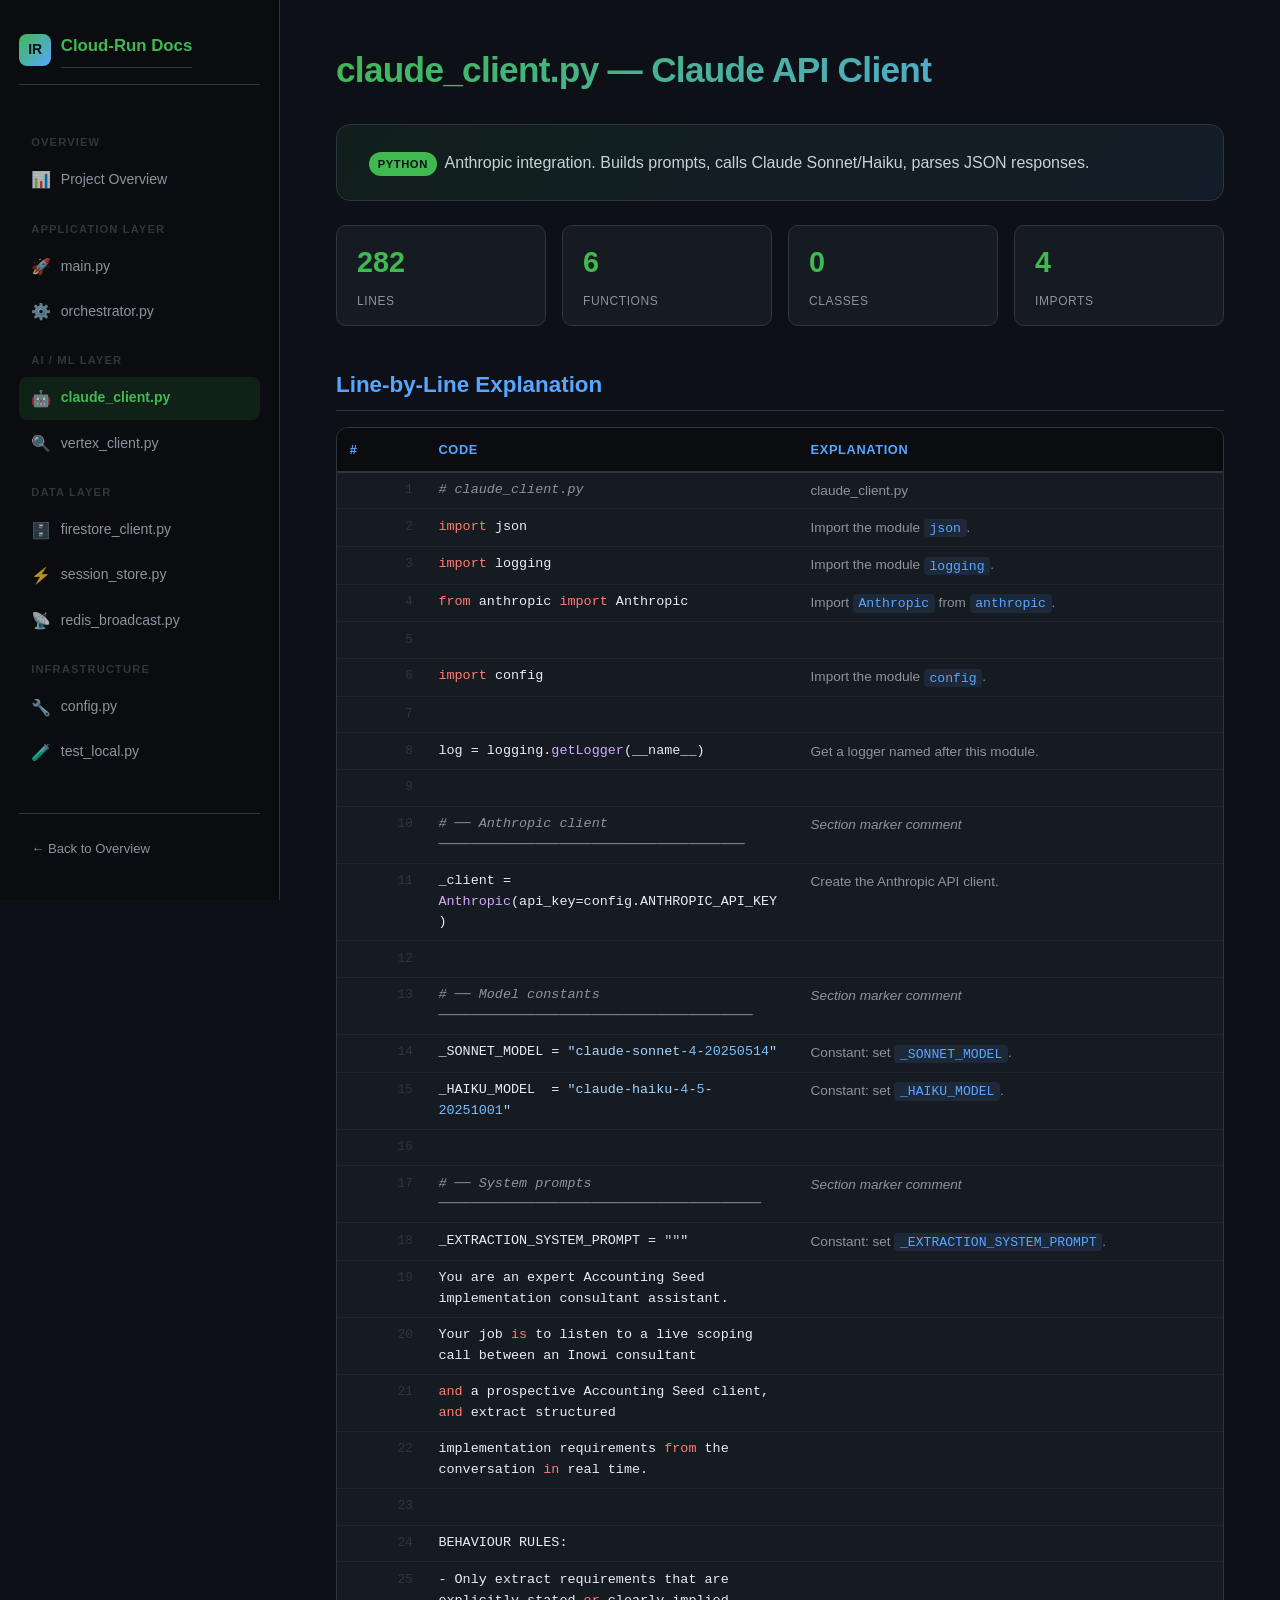
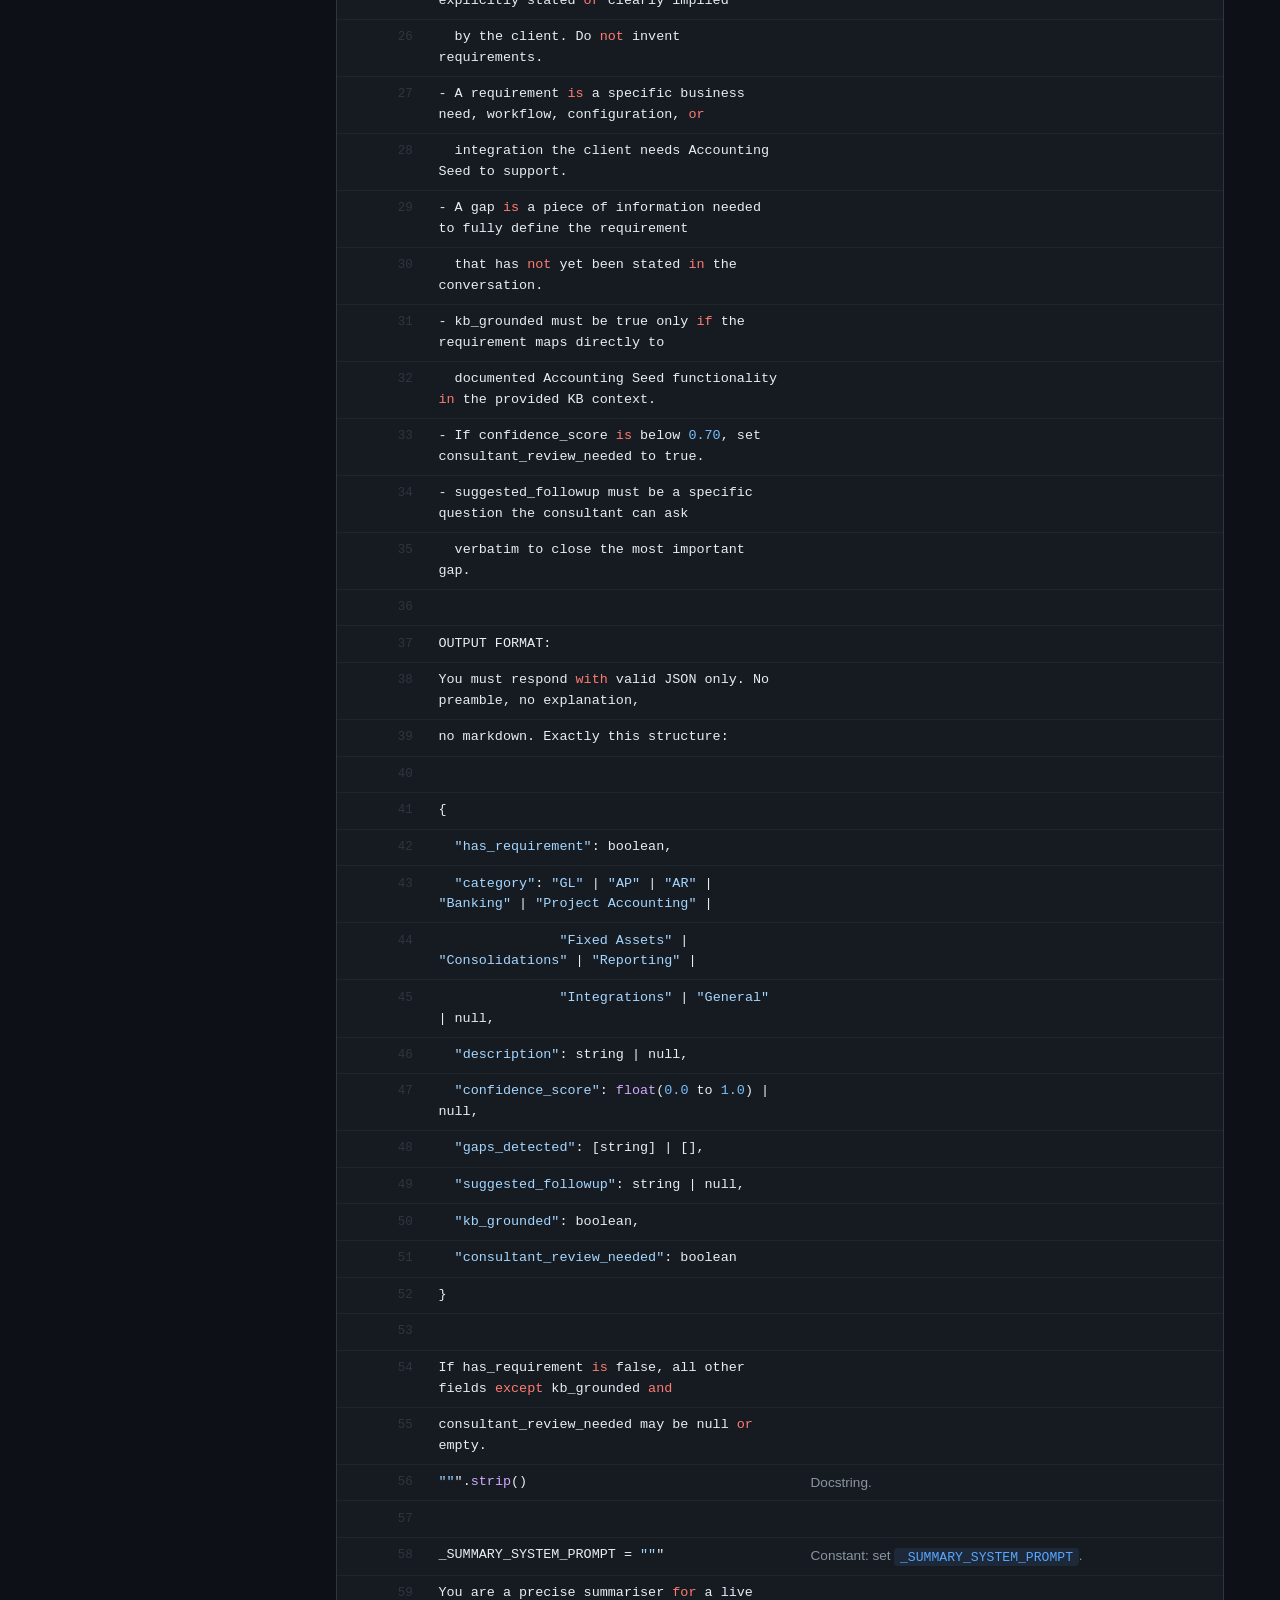
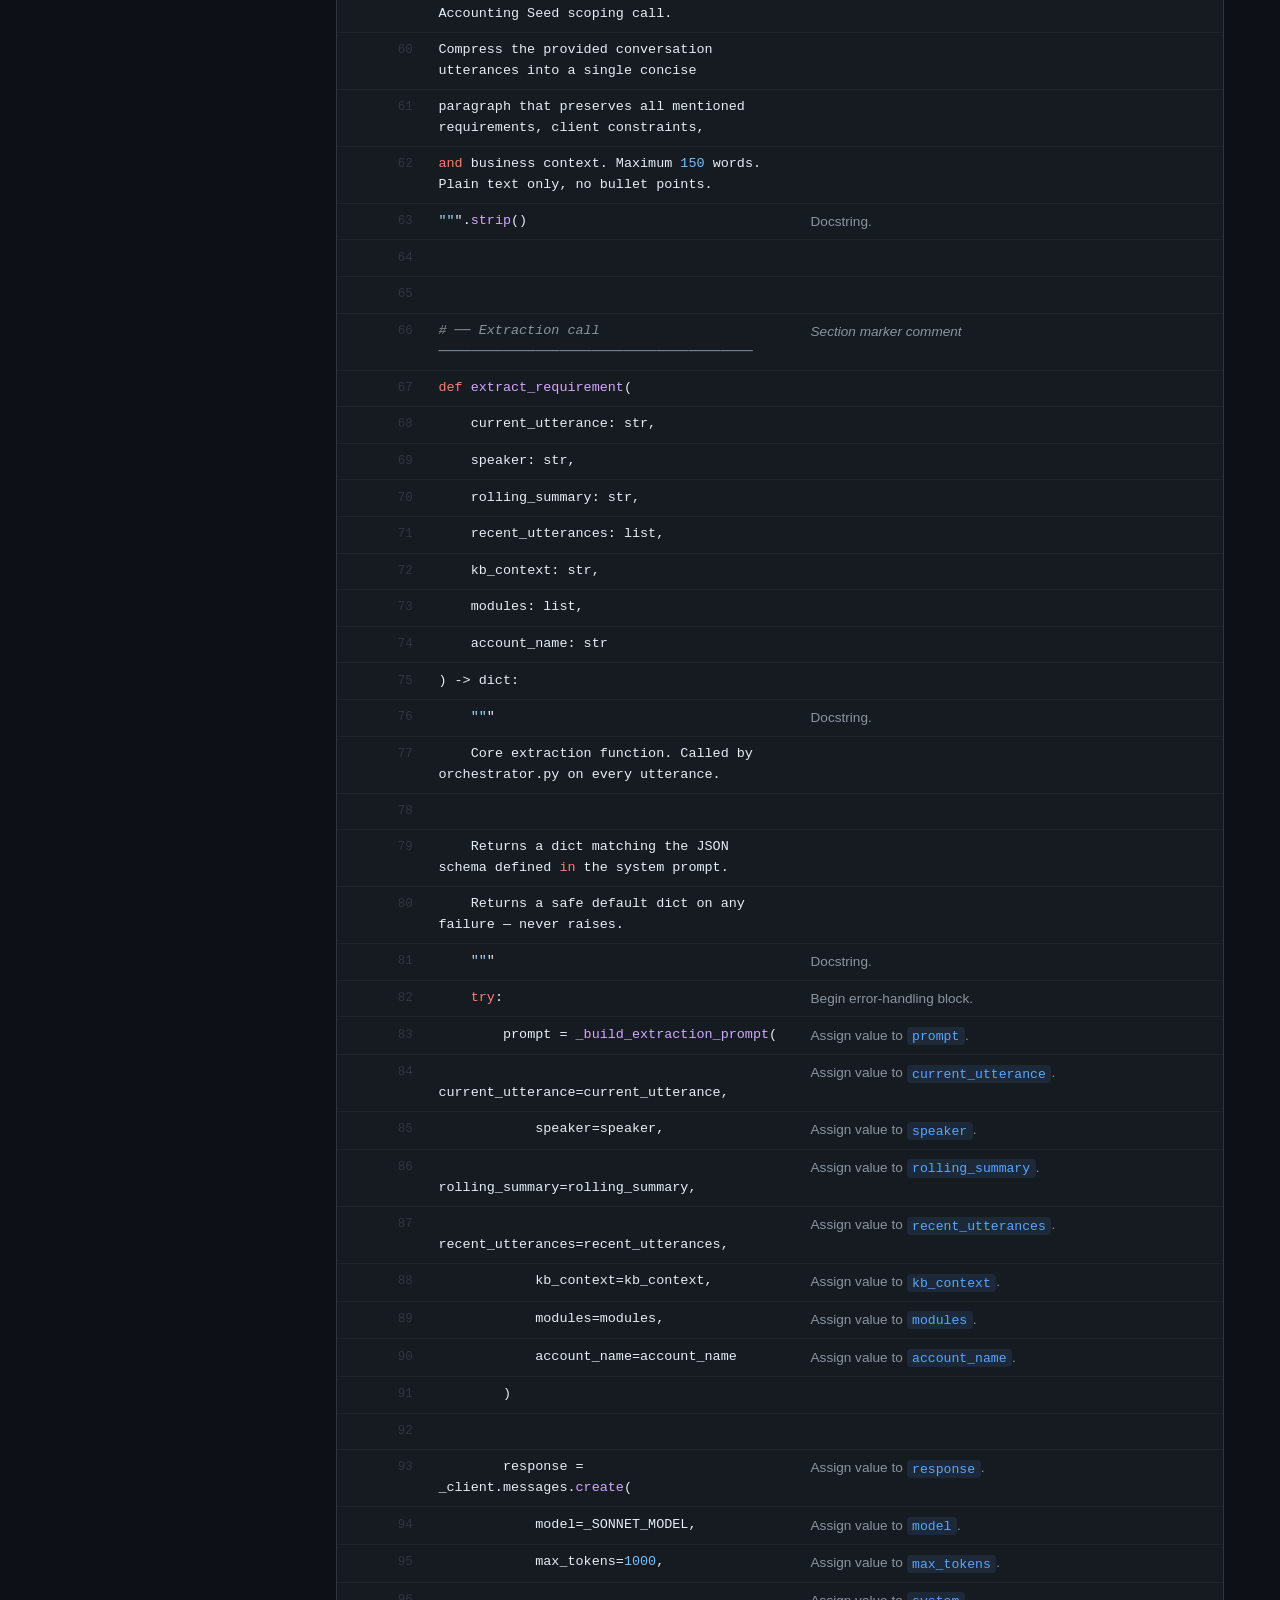
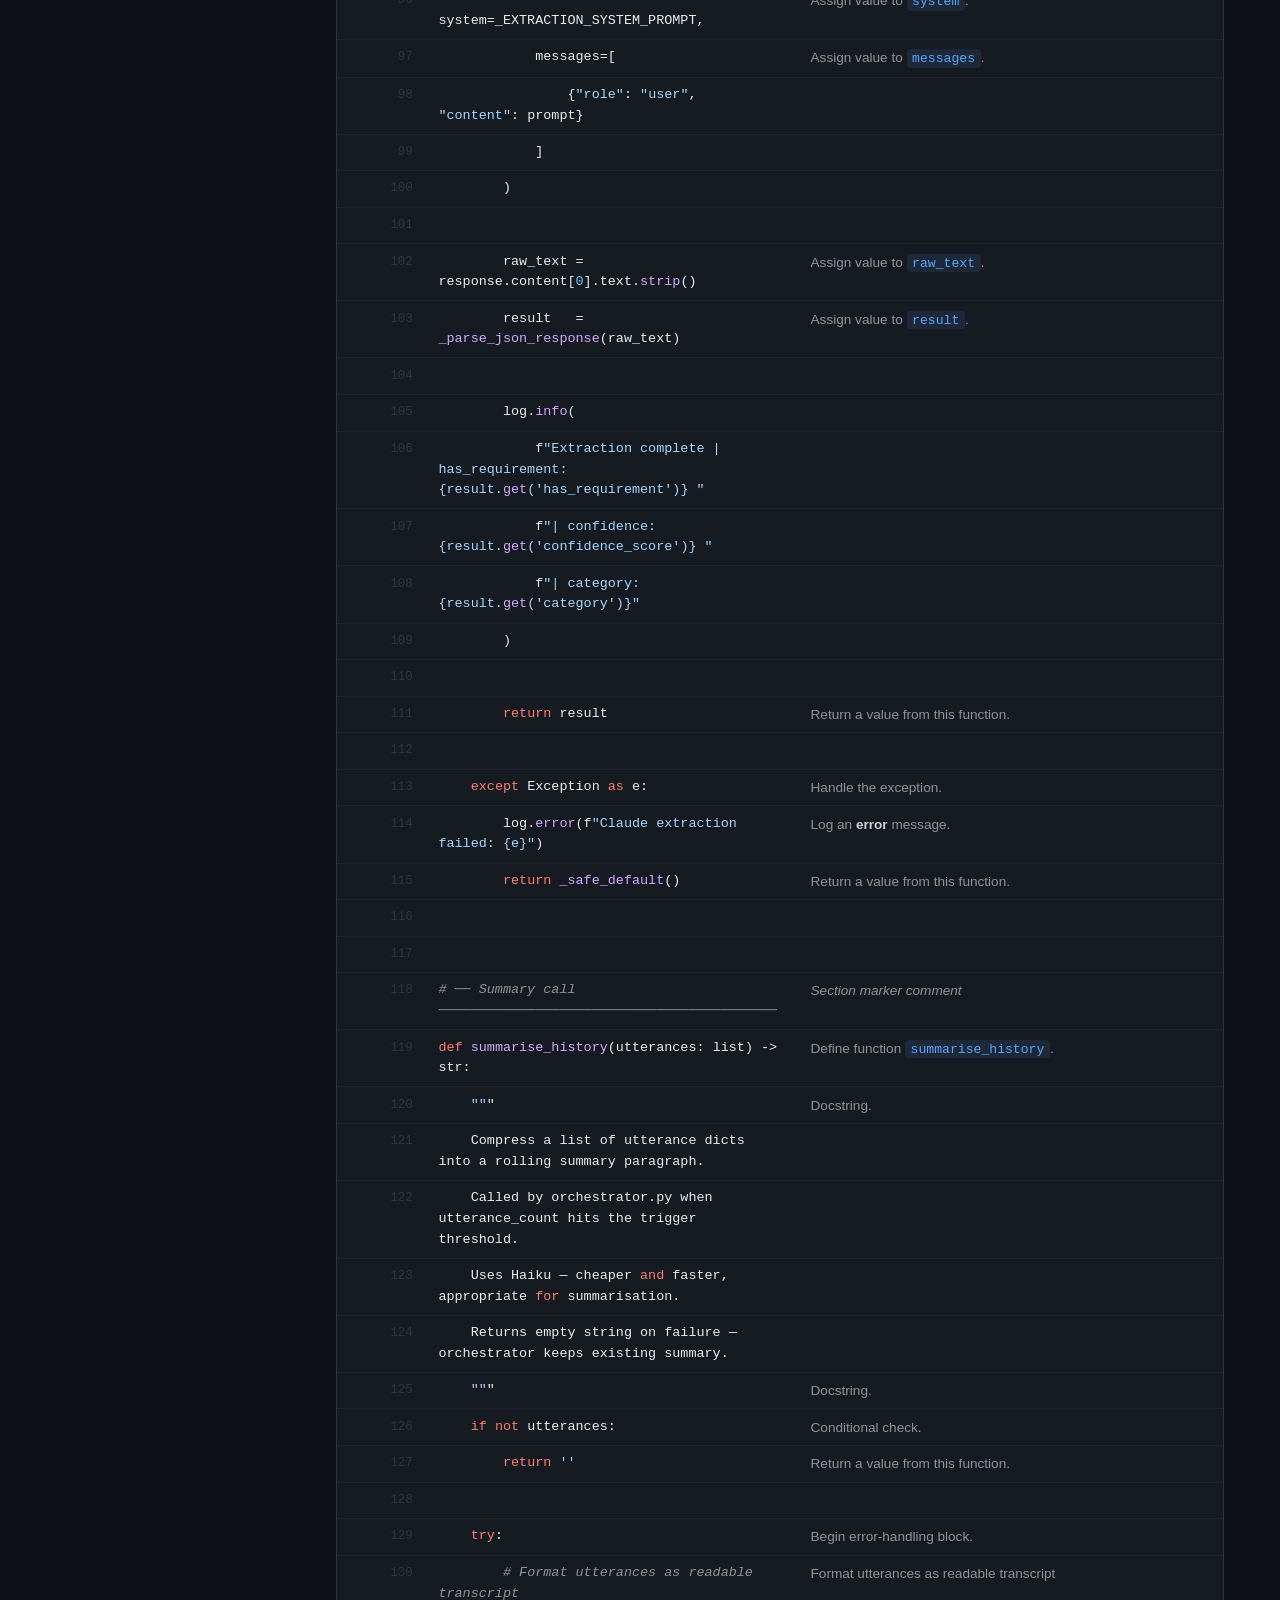
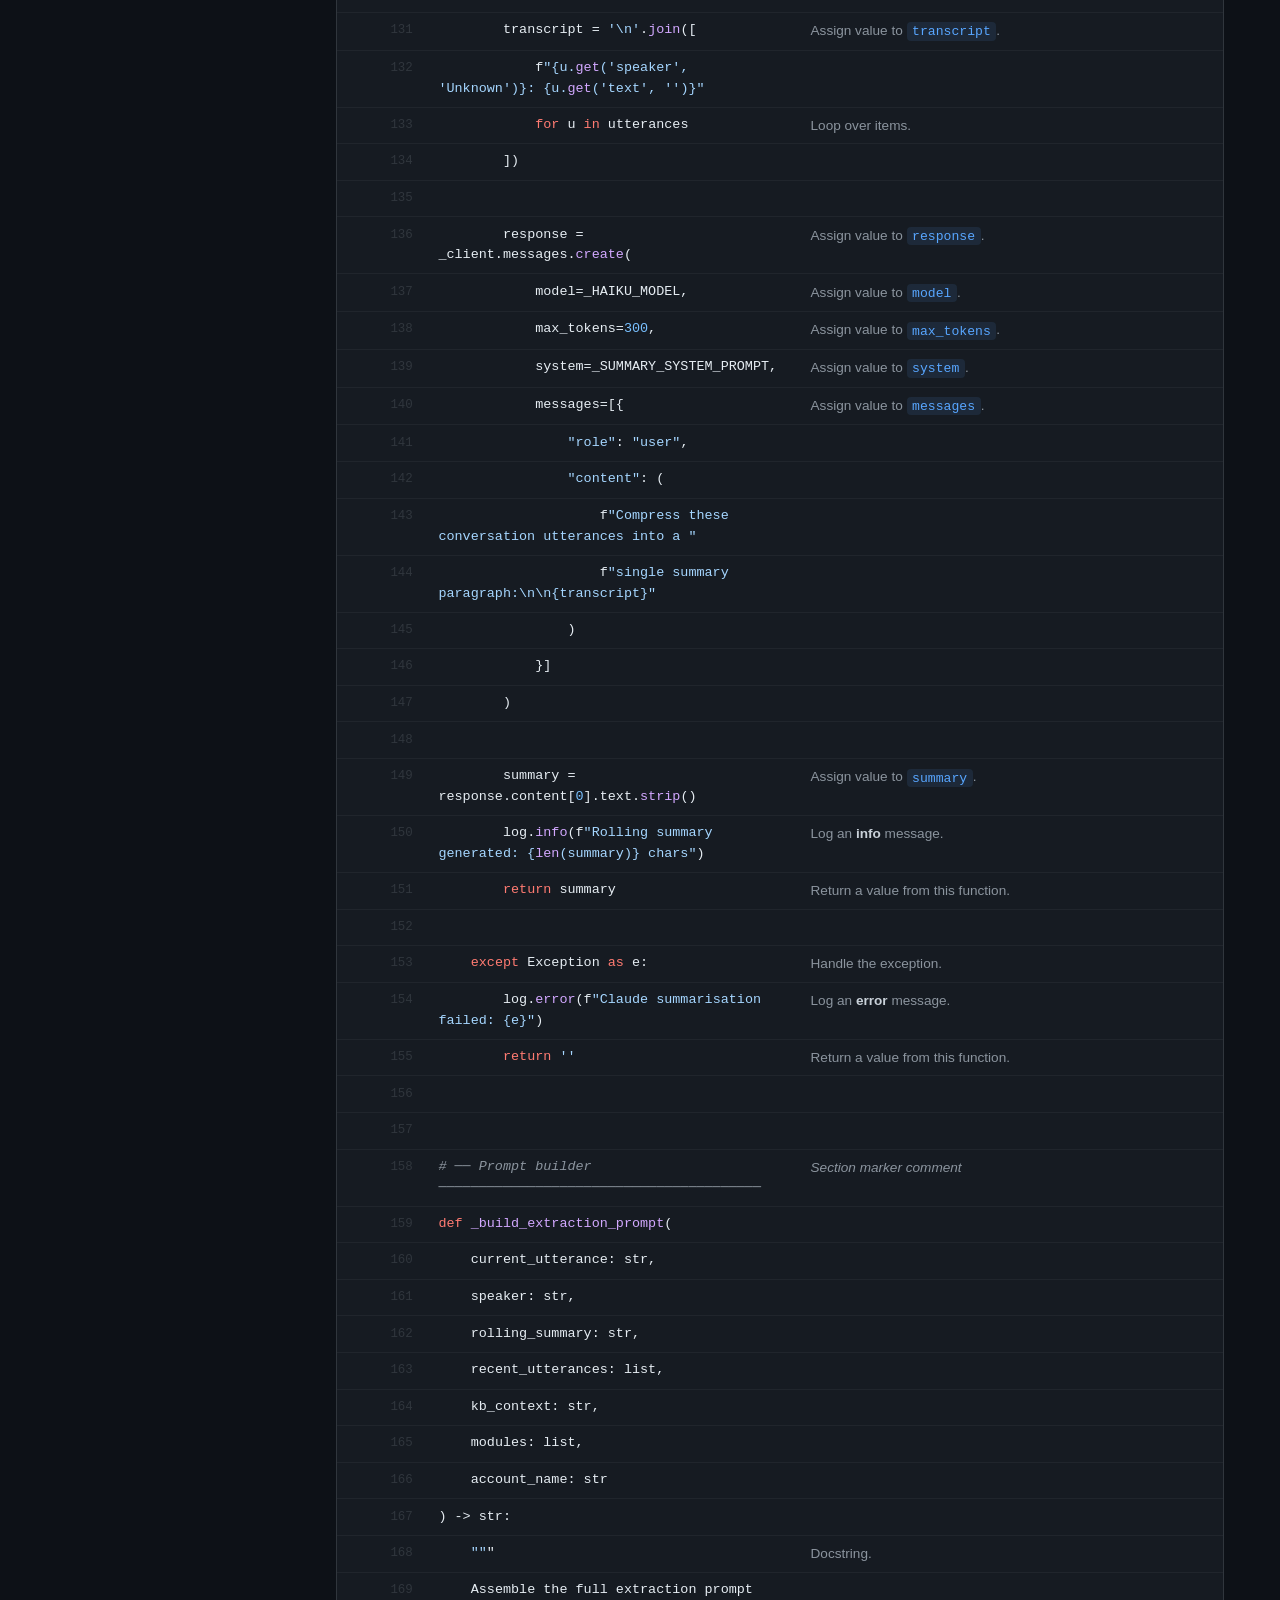
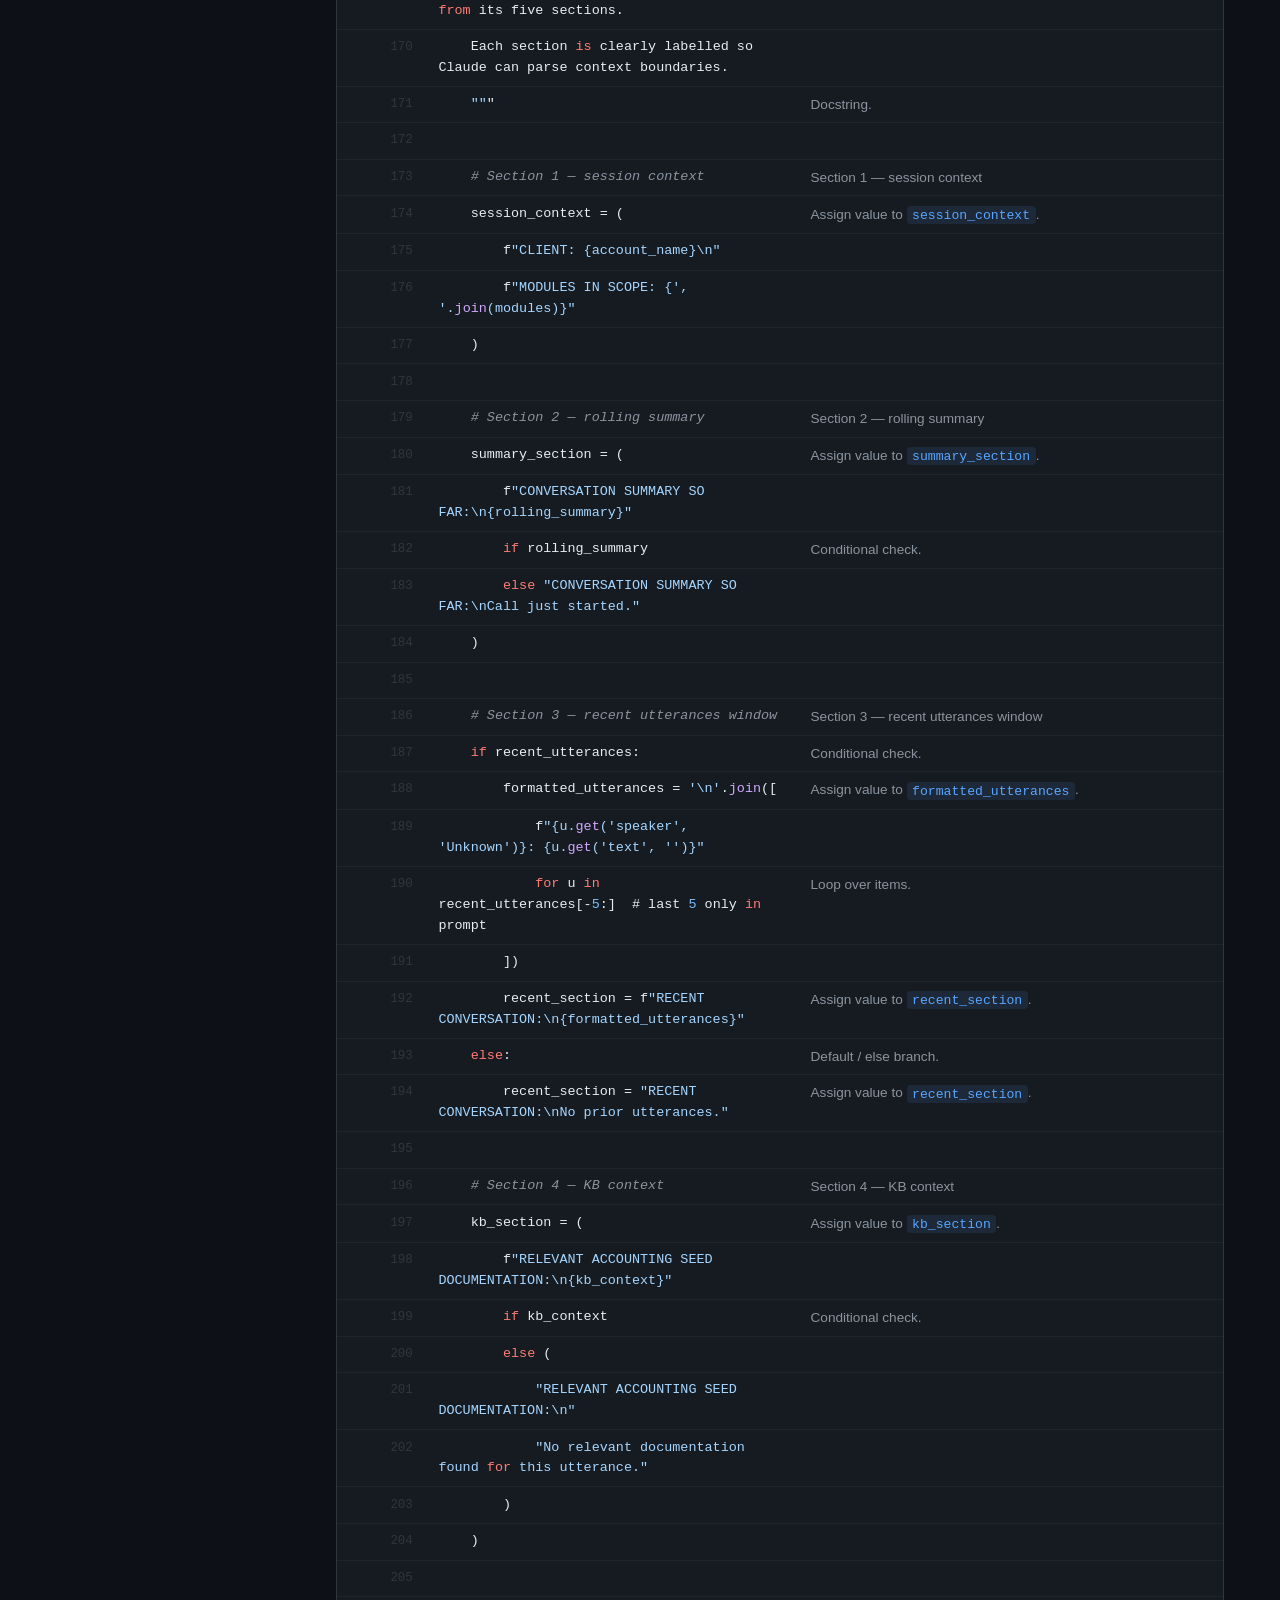
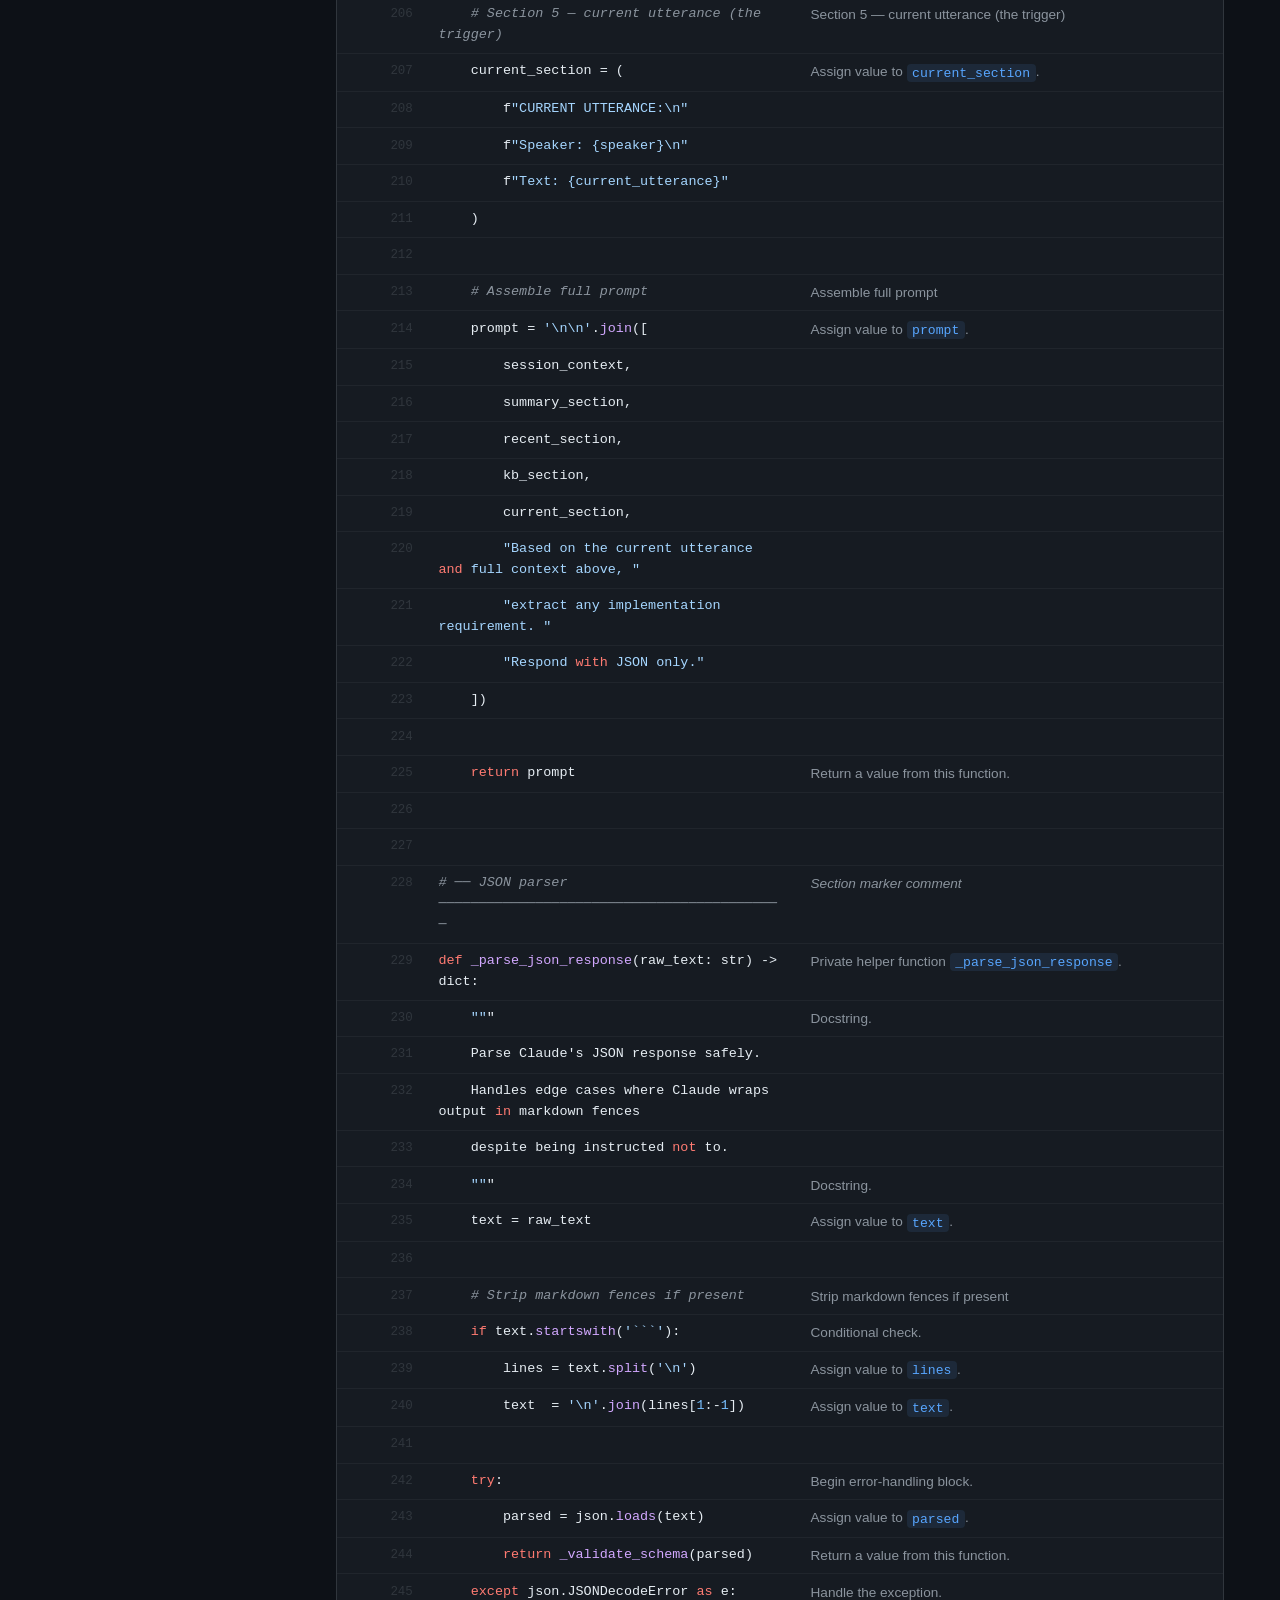
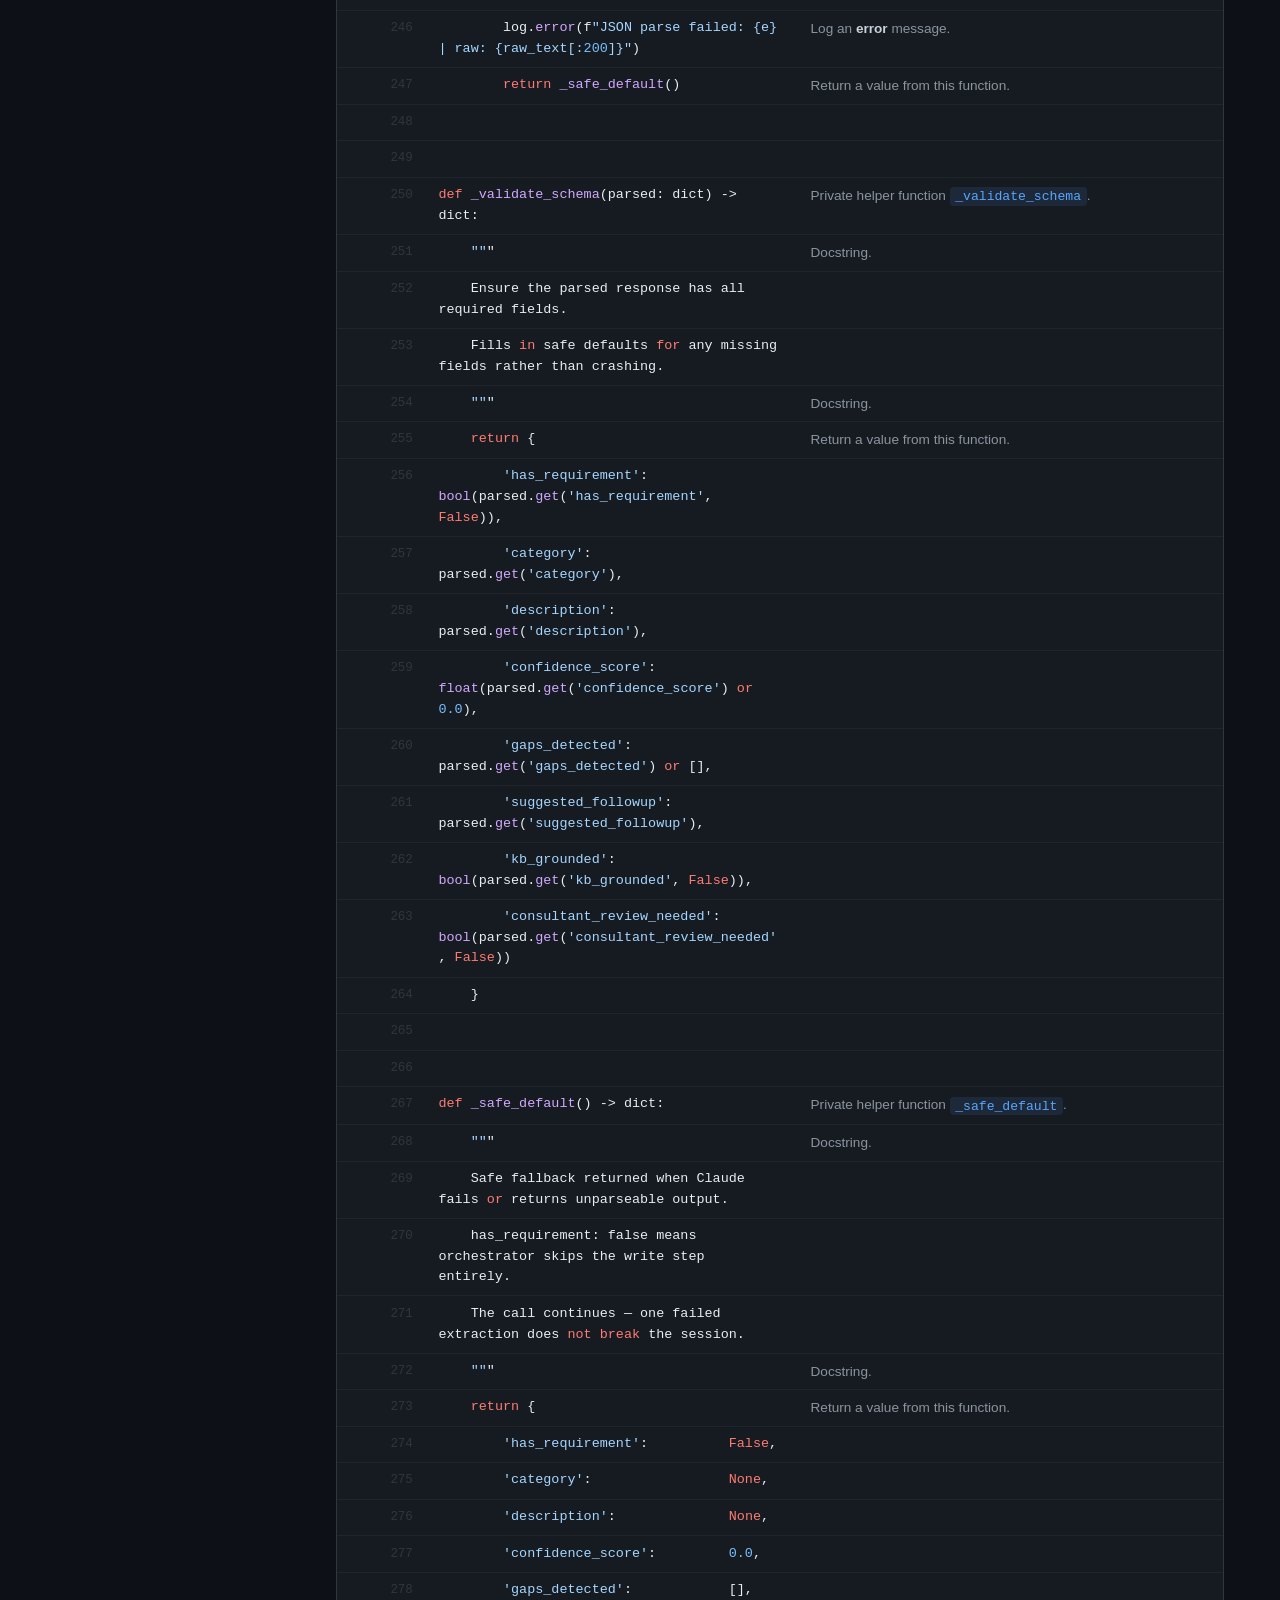
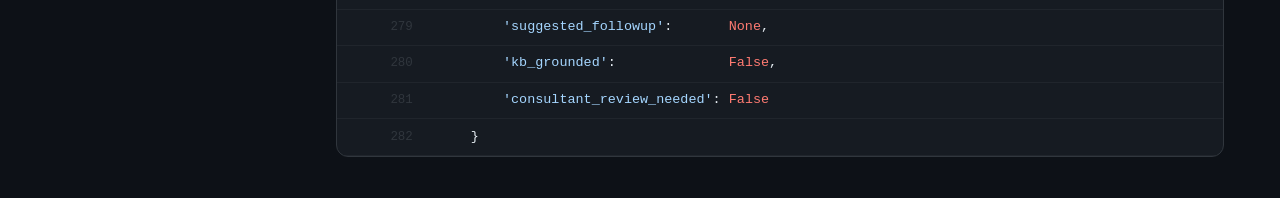
==== commit ae5daa27: "site updated to match updated codes" ====
--- a/claude_client.html
+++ b/claude_client.html
@@ -12,36 +12,317 @@
 <div class="sidebar-brand"><div class="logo">IR</div><h2>Cloud-Run Docs</h2></div>
 <ul>
 <div class="section-label">Overview</div>
-<li><a href="index.html" ><span class="icon">📊</span>Project Overview</a></li>
+<li><a href="index.html" ><span class="icon">&#x1F4CA;</span>Project Overview</a></li>
 <div class="section-label">Application Layer</div>
-<li><a href="main.html" ><span class="icon">🚀</span>main.py</a></li>
-<li><a href="orchestrator.html" ><span class="icon">⚙️</span>orchestrator.py</a></li>
+<li><a href="main.html" ><span class="icon">&#x1F680;</span>main.py</a></li>
+<li><a href="orchestrator.html" ><span class="icon">&#x2699;&#xFE0F;</span>orchestrator.py</a></li>
 <div class="section-label">AI / ML Layer</div>
-<li><a href="claude_client.html" ><span class="icon">🤖</span>claude_client.py</a></li>
-<li><a href="vertex.html" ><span class="icon">🔍</span>vertex_client.py</a></li>
+<li><a href="claude_client.html" class="active"><span class="icon">&#x1F916;</span>claude_client.py</a></li>
+<li><a href="vertex.html" ><span class="icon">&#x1F50D;</span>vertex_client.py</a></li>
 <div class="section-label">Data Layer</div>
-<li><a href="firestore.html" ><span class="icon">🗄️</span>firestore_client.py</a></li>
-<li><a href="session.html" ><span class="icon">⚡</span>session_store.py</a></li>
-<li><a href="redis.html" ><span class="icon">📡</span>redis_broadcast.py</a></li>
+<li><a href="firestore.html" ><span class="icon">&#x1F5C4;&#xFE0F;</span>firestore_client.py</a></li>
+<li><a href="session.html" ><span class="icon">&#x26A1;</span>session_store.py</a></li>
+<li><a href="redis.html" ><span class="icon">&#x1F4E1;</span>redis_broadcast.py</a></li>
 <div class="section-label">Infrastructure</div>
-<li><a href="config.html" ><span class="icon">🔧</span>config.py</a></li>
-<li><a href="test.html" ><span class="icon">🧪</span>test_local.py</a></li>
+<li><a href="config.html" ><span class="icon">&#x1F527;</span>config.py</a></li>
+<li><a href="test.html" ><span class="icon">&#x1F9EA;</span>test_local.py</a></li>
 </ul>
-<div class="back"><a href="index.html">← Back to Overview</a></div>
+<div class="back"><a href="index.html">&larr; Back to Overview</a></div>
 </aside>
 <main class="main">
 <h1>claude_client.py — Claude API Client</h1>
 <div class="hero"><p><span class="badge">Python</span>Anthropic integration. Builds prompts, calls Claude Sonnet/Haiku, parses JSON responses.</p></div>
 <div class="stats">
-  <div class="stat"><span class="num">274</span><span class="label">Lines</span></div>
+  <div class="stat"><span class="num">282</span><span class="label">Lines</span></div>
   <div class="stat"><span class="num">6</span><span class="label">Functions</span></div>
   <div class="stat"><span class="num">0</span><span class="label">Classes</span></div>
   <div class="stat"><span class="num">4</span><span class="label">Imports</span></div>
 </div>
 <h2>Line-by-Line Explanation</h2>
-<div class="table-wrap"><table><thead><tr><th>#</th><th>Code</th><th>Explanation</th></tr></thead><tbody><tr><td class="lineno">1</td><td class="code"><span class="cmt"># claude_client.py</span></td><td class="explain">claude_client.py</td></tr><tr><td class="lineno">2</td><td class="code"><span class="kw">import</span> json</td><td class="explain">Import the module(s) <code>json</code>.</td></tr><tr><td class="lineno">3</td><td class="code"><span class="kw">import</span> logging</td><td class="explain">Import the module(s) <code>logging</code>.</td></tr><tr><td class="lineno">4</td><td class="code"><span class="kw">from</span> anthropic <span class="kw">import</span> <span class="cls">Anthropic</span></td><td class="explain">Import <code>Anthropic</code> from <code>anthropic</code>.</td></tr><tr><td class="lineno">5</td><td class="code">&nbsp;</td><td class="explain"></td></tr><tr><td class="lineno">6</td><td class="code"><span class="kw">import</span> config</td><td class="explain">Import the module(s) <code>config</code>.</td></tr><tr><td class="lineno">7</td><td class="code">&nbsp;</td><td class="explain"></td></tr><tr><td class="lineno">8</td><td class="code">log = logging.<span class="fn">getLogger</span>(__name__)</td><td class="explain">Get a logger named after this module. <code>__name__</code> is a Python built-in variable that equals <code>'__main__'</code> if this file is run directly, or the module name (e.g. <code>'main'</code>) if imported. Using it as the logger name lets you filter logs by module in production.</td></tr><tr><td class="lineno">9</td><td class="code">&nbsp;</td><td class="explain"></td></tr><tr class="section-row"><td class="lineno">§</td><td class="code">── Anthropic client</td><td class="explain"></td></tr><tr><td class="lineno">10</td><td class="code"><span class="cmt"># ── Anthropic client ──────────────────────────────────────</span></td><td class="explain"><em>Section marker comment</em></td></tr><tr><td class="lineno">11</td><td class="code">_client = <span class="fn">Anthropic</span>(api_key=config.<span class="cls">ANTHROPIC_API_KEY</span>)</td><td class="explain">Call <code>Anthropic()</code>.</td></tr><tr><td class="lineno">12</td><td class="code">&nbsp;</td><td class="explain"></td></tr><tr class="section-row"><td class="lineno">§</td><td class="code">── Model constants</td><td class="explain"></td></tr><tr><td class="lineno">13</td><td class="code"><span class="cmt"># ── Model constants ───────────────────────────────────────</span></td><td class="explain"><em>Section marker comment</em></td></tr><tr><td class="lineno">14</td><td class="code">_SONNET_MODEL = &quot;claude-sonnet-<span class="num">4</span>-<span class="num">20250514</span>&quot;</td><td class="explain">Claude Sonnet model — capable, high-quality, used for requirement extraction.</td></tr><tr><td class="lineno">15</td><td class="code">_HAIKU_MODEL  = &quot;claude-haiku-<span class="num">4</span>-<span class="num">5</span>-<span class="num">20251001</span>&quot;</td><td class="explain">Claude Haiku model — fast, cheap, used for rolling summarisation.</td></tr><tr><td class="lineno">16</td><td class="code">&nbsp;</td><td class="explain"></td></tr><tr class="section-row"><td class="lineno">§</td><td class="code">── System prompts</td><td class="explain"></td></tr><tr><td class="lineno">17</td><td class="code"><span class="cmt"># ── System prompts ────────────────────────────────────────</span></td><td class="explain"><em>Section marker comment</em></td></tr><tr><td class="lineno">18</td><td class="code">_EXTRACTION_SYSTEM_PROMPT = &quot;&quot;&quot;</td><td class="explain">Call <code>strip()</code>.</td></tr><tr><td class="lineno">19</td><td class="code"><span class="cls">You</span> are an expert <span class="cls">Accounting</span> <span class="cls">Seed</span> implementation consultant assistant.</td><td class="explain"></td></tr><tr><td class="lineno">20</td><td class="code"><span class="cls">Your</span> job <span class="kw">is</span> to listen to a live scoping call between an <span class="cls">Inowi</span> consultant</td><td class="explain"></td></tr><tr><td class="lineno">21</td><td class="code"><span class="kw">and</span> a prospective <span class="cls">Accounting</span> <span class="cls">Seed</span> client, <span class="kw">and</span> extract structured</td><td class="explain"></td></tr><tr><td class="lineno">22</td><td class="code">implementation requirements <span class="kw">from</span> the conversation <span class="kw">in</span> real time.</td><td class="explain"></td></tr><tr><td class="lineno">23</td><td class="code">&nbsp;</td><td class="explain"></td></tr><tr><td class="lineno">24</td><td class="code"><span class="cls">BEHAVIOUR</span> <span class="cls">RULES</span>:</td><td class="explain"></td></tr><tr><td class="lineno">25</td><td class="code">- <span class="cls">Only</span> extract requirements that are explicitly stated <span class="kw">or</span> clearly implied</td><td class="explain"></td></tr><tr><td class="lineno">26</td><td class="code">  by the client. <span class="cls">Do</span> <span class="kw">not</span> invent requirements.</td><td class="explain"></td></tr><tr><td class="lineno">27</td><td class="code">- A requirement <span class="kw">is</span> a specific business need, workflow, configuration, <span class="kw">or</span></td><td class="explain"></td></tr><tr><td class="lineno">28</td><td class="code">  integration the client needs <span class="cls">Accounting</span> <span class="cls">Seed</span> to support.</td><td class="explain"></td></tr><tr><td class="lineno">29</td><td class="code">- A gap <span class="kw">is</span> a piece of information needed to fully define the requirement</td><td class="explain"></td></tr><tr><td class="lineno">30</td><td class="code">  that has <span class="kw">not</span> yet been stated <span class="kw">in</span> the conversation.</td><td class="explain"></td></tr><tr><td class="lineno">31</td><td class="code">- kb_grounded must be true only <span class="kw">if</span> the requirement maps directly to</td><td class="explain"></td></tr><tr><td class="lineno">32</td><td class="code">  documented <span class="cls">Accounting</span> <span class="cls">Seed</span> functionality <span class="kw">in</span> the provided <span class="cls">KB</span> context.</td><td class="explain"></td></tr><tr><td class="lineno">33</td><td class="code">- <span class="cls">If</span> confidence_score <span class="kw">is</span> below <span class="num">0.70</span>, set consultant_review_needed to true.</td><td class="explain"></td></tr><tr><td class="lineno">34</td><td class="code">- suggested_followup must be a specific question the consultant can ask</td><td class="explain"></td></tr><tr><td class="lineno">35</td><td class="code">  verbatim to close the most important gap.</td><td class="explain"></td></tr><tr><td class="lineno">36</td><td class="code">&nbsp;</td><td class="explain"></td></tr><tr><td class="lineno">37</td><td class="code"><span class="cls">OUTPUT</span> <span class="cls">FORMAT</span>:</td><td class="explain"></td></tr><tr><td class="lineno">38</td><td class="code"><span class="cls">You</span> must respond <span class="kw">with</span> valid <span class="cls">JSON</span> only. <span class="cls">No</span> preamble, no explanation,</td><td class="explain"></td></tr><tr><td class="lineno">39</td><td class="code">no markdown. <span class="cls">Exactly</span> this structure:</td><td class="explain"></td></tr><tr><td class="lineno">40</td><td class="code">&nbsp;</td><td class="explain"></td></tr><tr><td class="lineno">41</td><td class="code">{</td><td class="explain"></td></tr><tr><td class="lineno">42</td><td class="code">  &quot;has_requirement&quot;: boolean,</td><td class="explain"></td></tr><tr><td class="lineno">43</td><td class="code">  &quot;category&quot;: &quot;<span class="cls">GL</span>&quot; | &quot;<span class="cls">AP</span>&quot; | &quot;<span class="cls">AR</span>&quot; | &quot;<span class="cls">Banking</span>&quot; | &quot;<span class="cls">Project</span> <span class="cls">Accounting</span>&quot; |</td><td class="explain"></td></tr><tr><td class="lineno">44</td><td class="code">               &quot;<span class="cls">Fixed</span> <span class="cls">Assets</span>&quot; | &quot;<span class="cls">Consolidations</span>&quot; | &quot;<span class="cls">Reporting</span>&quot; |</td><td class="explain"></td></tr><tr><td class="lineno">45</td><td class="code">               &quot;<span class="cls">Integrations</span>&quot; | &quot;<span class="cls">General</span>&quot; | null,</td><td class="explain"></td></tr><tr><td class="lineno">46</td><td class="code">  &quot;description&quot;: string | null,</td><td class="explain"></td></tr><tr><td class="lineno">47</td><td class="code">  &quot;confidence_score&quot;: float (<span class="num">0.0</span> to <span class="num">1.0</span>) | null,</td><td class="explain"></td></tr><tr><td class="lineno">48</td><td class="code">  &quot;gaps_detected&quot;: [string] | [],</td><td class="explain"></td></tr><tr><td class="lineno">49</td><td class="code">  &quot;suggested_followup&quot;: string | null,</td><td class="explain"></td></tr><tr><td class="lineno">50</td><td class="code">  &quot;kb_grounded&quot;: boolean,</td><td class="explain"></td></tr><tr><td class="lineno">51</td><td class="code">  &quot;consultant_review_needed&quot;: boolean</td><td class="explain"></td></tr><tr><td class="lineno">52</td><td class="code">}</td><td class="explain"></td></tr><tr><td class="lineno">53</td><td class="code">&nbsp;</td><td class="explain"></td></tr><tr><td class="lineno">54</td><td class="code"><span class="cls">If</span> has_requirement <span class="kw">is</span> false, all other fields <span class="kw">except</span> kb_grounded <span class="kw">and</span></td><td class="explain"></td></tr><tr><td class="lineno">55</td><td class="code">consultant_review_needed may be null <span class="kw">or</span> empty.</td><td class="explain"></td></tr><tr><td class="lineno">56</td><td class="code">&quot;&quot;&quot;.<span class="fn">strip</span>()</td><td class="explain"></td></tr><tr><td class="lineno">57</td><td class="code">&nbsp;</td><td class="explain"></td></tr><tr><td class="lineno">58</td><td class="code">_SUMMARY_SYSTEM_PROMPT = &quot;&quot;&quot;</td><td class="explain">Call <code>strip()</code>.</td></tr><tr><td class="lineno">59</td><td class="code"><span class="cls">You</span> are a precise summariser <span class="kw">for</span> a live <span class="cls">Accounting</span> <span class="cls">Seed</span> scoping call.</td><td class="explain"></td></tr><tr><td class="lineno">60</td><td class="code"><span class="cls">Compress</span> the provided conversation utterances into a single concise</td><td class="explain"></td></tr><tr><td class="lineno">61</td><td class="code">paragraph that preserves all mentioned requirements, client constraints,</td><td class="explain"></td></tr><tr><td class="lineno">62</td><td class="code"><span class="kw">and</span> business context. <span class="cls">Maximum</span> <span class="num">150</span> words. <span class="cls">Plain</span> text only, no bullet points.</td><td class="explain"></td></tr><tr><td class="lineno">63</td><td class="code">&quot;&quot;&quot;.<span class="fn">strip</span>()</td><td class="explain"></td></tr><tr><td class="lineno">64</td><td class="code">&nbsp;</td><td class="explain"></td></tr><tr class="section-row"><td class="lineno">§</td><td class="code">── Extraction call</td><td class="explain"></td></tr><tr><td class="lineno">65</td><td class="code"><span class="cmt"># ── Extraction call ───────────────────────────────────────</span></td><td class="explain"><em>Section marker comment</em></td></tr><tr><td class="lineno">66</td><td class="code"><span class="kw">def</span> <span class="fn">extract_requirement</span>(</td><td class="explain">Define function <code>extract_requirement(current_utterance, speaker, rolling_summary, recent_utterances, kb_context, modules, account_name)</code> — Core extraction function. Called by orchestrator.py on every utterance..</td></tr><tr><td class="lineno">67</td><td class="code">    current_utterance: str,</td><td class="explain"></td></tr><tr><td class="lineno">68</td><td class="code">    speaker: str,</td><td class="explain"></td></tr><tr><td class="lineno">69</td><td class="code">    rolling_summary: str,</td><td class="explain"></td></tr><tr><td class="lineno">70</td><td class="code">    recent_utterances: list,</td><td class="explain"></td></tr><tr><td class="lineno">71</td><td class="code">    kb_context: str,</td><td class="explain"></td></tr><tr><td class="lineno">72</td><td class="code">    modules: list,</td><td class="explain"></td></tr><tr><td class="lineno">73</td><td class="code">    account_name: str</td><td class="explain"></td></tr><tr><td class="lineno">74</td><td class="code">) -&gt; dict:</td><td class="explain"></td></tr><tr><td class="lineno">75</td><td class="code">    &quot;&quot;&quot;</td><td class="explain">Docstring.</td></tr><tr><td class="lineno">76</td><td class="code">    <span class="cls">Core</span> extraction function. <span class="cls">Called</span> by orchestrator.py on every utterance.</td><td class="explain"></td></tr><tr><td class="lineno">77</td><td class="code">    <span class="cls">Returns</span> a dict matching the <span class="cls">JSON</span> schema defined <span class="kw">in</span> the system prompt.</td><td class="explain"></td></tr><tr><td class="lineno">78</td><td class="code">    <span class="cls">Returns</span> a safe default dict on any failure — never raises.</td><td class="explain"></td></tr><tr><td class="lineno">79</td><td class="code">    &quot;&quot;&quot;</td><td class="explain"></td></tr><tr><td class="lineno">80</td><td class="code">    <span class="kw">try</span>:</td><td class="explain">Begin exception handling block.</td></tr><tr><td class="lineno">81</td><td class="code">        prompt = <span class="fn">_build_extraction_prompt</span>(</td><td class="explain">Call <code>_build_extraction_prompt()</code>.</td></tr><tr><td class="lineno">82</td><td class="code">            current_utterance=current_utterance,</td><td class="explain">Assign a value to <code>current_utterance</code>.</td></tr><tr><td class="lineno">83</td><td class="code">            speaker=speaker,</td><td class="explain">Assign a value to <code>speaker</code>.</td></tr><tr><td class="lineno">84</td><td class="code">            rolling_summary=rolling_summary,</td><td class="explain">Assign a value to <code>rolling_summary</code>.</td></tr><tr><td class="lineno">85</td><td class="code">            recent_utterances=recent_utterances,</td><td class="explain">Assign a value to <code>recent_utterances</code>.</td></tr><tr><td class="lineno">86</td><td class="code">            kb_context=kb_context,</td><td class="explain">Assign a value to <code>kb_context</code>.</td></tr><tr><td class="lineno">87</td><td class="code">            modules=modules,</td><td class="explain">Assign a value to <code>modules</code>.</td></tr><tr><td class="lineno">88</td><td class="code">            account_name=account_name</td><td class="explain">Assign a value to <code>account_name</code>.</td></tr><tr><td class="lineno">89</td><td class="code">        )</td><td class="explain"></td></tr><tr><td class="lineno">90</td><td class="code">&nbsp;</td><td class="explain"></td></tr><tr><td class="lineno">91</td><td class="code">        response = _client.messages.<span class="fn">create</span>(</td><td class="explain">Call the Anthropic Messages API to generate a response from Claude.</td></tr><tr><td class="lineno">92</td><td class="code">            model=_SONNET_MODEL,</td><td class="explain">Assign a value to <code>model</code>.</td></tr><tr><td class="lineno">93</td><td class="code">            max_tokens=<span class="num">1000</span>,</td><td class="explain">Assign a value to <code>max_tokens</code>.</td></tr><tr><td class="lineno">94</td><td class="code">            system=_EXTRACTION_SYSTEM_PROMPT,</td><td class="explain">Assign a value to <code>system</code>.</td></tr><tr><td class="lineno">95</td><td class="code">            messages=[</td><td class="explain">Assign a value to <code>messages</code>.</td></tr><tr><td class="lineno">96</td><td class="code">                {&quot;role&quot;: &quot;user&quot;, &quot;content&quot;: prompt}</td><td class="explain"></td></tr><tr><td class="lineno">97</td><td class="code">            ]</td><td class="explain"></td></tr><tr><td class="lineno">98</td><td class="code">        )</td><td class="explain"></td></tr><tr><td class="lineno">99</td><td class="code">&nbsp;</td><td class="explain"></td></tr><tr><td class="lineno">100</td><td class="code">        raw_text = response.content[<span class="num">0</span>].text.<span class="fn">strip</span>()</td><td class="explain">Call <code>strip()</code>.</td></tr><tr><td class="lineno">101</td><td class="code">        result   = <span class="fn">_parse_json_response</span>(raw_text)</td><td class="explain">Call <code>_parse_json_response()</code>.</td></tr><tr><td class="lineno">102</td><td class="code">&nbsp;</td><td class="explain"></td></tr><tr><td class="lineno">103</td><td class="code">        log.<span class="fn">info</span>(</td><td class="explain">Call <code>info()</code>.</td></tr><tr><td class="lineno">104</td><td class="code">            f&quot;<span class="cls">Extraction</span> complete | has_requirement: {result.<span class="fn">get</span>(&<span class="cmt">#x27;has_requirement&#x27;)} &quot;</span></td><td class="explain">Call <code>get()</code>.</td></tr><tr><td class="lineno">105</td><td class="code">            f&quot;| confidence: {result.<span class="fn">get</span>(&<span class="cmt">#x27;confidence_score&#x27;)} &quot;</span></td><td class="explain">Call <code>get()</code>.</td></tr><tr><td class="lineno">106</td><td class="code">            f&quot;| category: {result.<span class="fn">get</span>(&<span class="cmt">#x27;category&#x27;)}&quot;</span></td><td class="explain">Call <code>get()</code>.</td></tr><tr><td class="lineno">107</td><td class="code">        )</td><td class="explain"></td></tr><tr><td class="lineno">108</td><td class="code">&nbsp;</td><td class="explain"></td></tr><tr><td class="lineno">109</td><td class="code">        <span class="kw">return</span> result</td><td class="explain">Return a value from the current function.</td></tr><tr><td class="lineno">110</td><td class="code">&nbsp;</td><td class="explain"></td></tr><tr><td class="lineno">111</td><td class="code">    <span class="kw">except</span> <span class="cls">Exception</span> <span class="kw">as</span> e:</td><td class="explain">Catch <code>Exception</code> exception.</td></tr><tr><td class="lineno">112</td><td class="code">        log.<span class="fn">error</span>(f&quot;<span class="cls">Claude</span> extraction failed: {e}&quot;)</td><td class="explain">Call <code>error()</code>.</td></tr><tr><td class="lineno">113</td><td class="code">        <span class="kw">return</span> <span class="fn">_safe_default</span>()</td><td class="explain">Call <code>_safe_default()</code>.</td></tr><tr><td class="lineno">114</td><td class="code">&nbsp;</td><td class="explain"></td></tr><tr class="section-row"><td class="lineno">§</td><td class="code">── Summary call</td><td class="explain"></td></tr><tr><td class="lineno">115</td><td class="code"><span class="cmt"># ── Summary call ──────────────────────────────────────────</span></td><td class="explain"><em>Section marker comment</em></td></tr><tr><td class="lineno">116</td><td class="code"><span class="kw">def</span> <span class="fn">summarise_history</span>(utterances: list) -&gt; str:</td><td class="explain">Return type: string.</td></tr><tr><td class="lineno">117</td><td class="code">    &quot;&quot;&quot;</td><td class="explain">Docstring.</td></tr><tr><td class="lineno">118</td><td class="code">    <span class="cls">Compress</span> a list of utterance dicts into a rolling summary paragraph.</td><td class="explain"></td></tr><tr><td class="lineno">119</td><td class="code">    <span class="cls">Called</span> by orchestrator.py when utterance_count hits the trigger threshold.</td><td class="explain"></td></tr><tr><td class="lineno">120</td><td class="code">    <span class="cls">Uses</span> <span class="cls">Haiku</span> — cheaper <span class="kw">and</span> faster, appropriate <span class="kw">for</span> summarisation.</td><td class="explain"></td></tr><tr><td class="lineno">121</td><td class="code">    <span class="cls">Returns</span> empty string on failure — orchestrator keeps existing summary.</td><td class="explain"></td></tr><tr><td class="lineno">122</td><td class="code">    &quot;&quot;&quot;</td><td class="explain"></td></tr><tr><td class="lineno">123</td><td class="code">    <span class="kw">if</span> <span class="kw">not</span> utterances:</td><td class="explain">Conditional: check a condition and branch.</td></tr><tr><td class="lineno">124</td><td class="code">        <span class="kw">return</span> &<span class="cmt">#x27;&#x27;</span></td><td class="explain">Return a value from the current function.</td></tr><tr><td class="lineno">125</td><td class="code">&nbsp;</td><td class="explain"></td></tr><tr><td class="lineno">126</td><td class="code">    <span class="kw">try</span>:</td><td class="explain">Begin exception handling block.</td></tr><tr><td class="lineno">127</td><td class="code">        <span class="cmt"># Format utterances as readable transcript</span></td><td class="explain">Format utterances as readable transcript</td></tr><tr><td class="lineno">128</td><td class="code">        transcript = &<span class="cmt">#x27;\n&#x27;.join([</span></td><td class="explain">Call <code>join()</code>.</td></tr><tr><td class="lineno">129</td><td class="code">            f&quot;{u.<span class="fn">get</span>(&<span class="cmt">#x27;speaker&#x27;, &#x27;Unknown&#x27;)}: {u.get(&#x27;text&#x27;, &#x27;&#x27;)}&quot;</span></td><td class="explain">Call <code>get()</code>.</td></tr><tr><td class="lineno">130</td><td class="code">            <span class="kw">for</span> u <span class="kw">in</span> utterances</td><td class="explain"></td></tr><tr><td class="lineno">131</td><td class="code">        ])</td><td class="explain"></td></tr><tr><td class="lineno">132</td><td class="code">&nbsp;</td><td class="explain"></td></tr><tr><td class="lineno">133</td><td class="code">        response = _client.messages.<span class="fn">create</span>(</td><td class="explain">Call the Anthropic Messages API to generate a response from Claude.</td></tr><tr><td class="lineno">134</td><td class="code">            model=_HAIKU_MODEL,</td><td class="explain">Assign a value to <code>model</code>.</td></tr><tr><td class="lineno">135</td><td class="code">            max_tokens=<span class="num">300</span>,</td><td class="explain">Assign a value to <code>max_tokens</code>.</td></tr><tr><td class="lineno">136</td><td class="code">            system=_SUMMARY_SYSTEM_PROMPT,</td><td class="explain">Assign a value to <code>system</code>.</td></tr><tr><td class="lineno">137</td><td class="code">            messages=[{</td><td class="explain">Assign a value to <code>messages</code>.</td></tr><tr><td class="lineno">138</td><td class="code">                &quot;role&quot;: &quot;user&quot;,</td><td class="explain"></td></tr><tr><td class="lineno">139</td><td class="code">                &quot;content&quot;: (</td><td class="explain"></td></tr><tr><td class="lineno">140</td><td class="code">                    f&quot;<span class="cls">Compress</span> these conversation utterances into a &quot;</td><td class="explain"></td></tr><tr><td class="lineno">141</td><td class="code">                    f&quot;single summary paragraph:\n\n{transcript}&quot;</td><td class="explain"></td></tr><tr><td class="lineno">142</td><td class="code">                )</td><td class="explain"></td></tr><tr><td class="lineno">143</td><td class="code">            }]</td><td class="explain"></td></tr><tr><td class="lineno">144</td><td class="code">        )</td><td class="explain"></td></tr><tr><td class="lineno">145</td><td class="code">&nbsp;</td><td class="explain"></td></tr><tr><td class="lineno">146</td><td class="code">        summary = response.content[<span class="num">0</span>].text.<span class="fn">strip</span>()</td><td class="explain">Call <code>strip()</code>.</td></tr><tr><td class="lineno">147</td><td class="code">        log.<span class="fn">info</span>(f&quot;<span class="cls">Rolling</span> summary generated: {<span class="fn">len</span>(summary)} chars&quot;)</td><td class="explain">Call <code>len()</code>.</td></tr><tr><td class="lineno">148</td><td class="code">        <span class="kw">return</span> summary</td><td class="explain">Return a value from the current function.</td></tr><tr><td class="lineno">149</td><td class="code">&nbsp;</td><td class="explain"></td></tr><tr><td class="lineno">150</td><td class="code">    <span class="kw">except</span> <span class="cls">Exception</span> <span class="kw">as</span> e:</td><td class="explain">Catch <code>Exception</code> exception.</td></tr><tr><td class="lineno">151</td><td class="code">        log.<span class="fn">error</span>(f&quot;<span class="cls">Claude</span> summarisation failed: {e}&quot;)</td><td class="explain">Call <code>error()</code>.</td></tr><tr><td class="lineno">152</td><td class="code">        <span class="kw">return</span> &<span class="cmt">#x27;&#x27;</span></td><td class="explain">Return a value from the current function.</td></tr><tr><td class="lineno">153</td><td class="code">&nbsp;</td><td class="explain"></td></tr><tr class="section-row"><td class="lineno">§</td><td class="code">── Prompt builder</td><td class="explain"></td></tr><tr><td class="lineno">154</td><td class="code"><span class="cmt"># ── Prompt builder ────────────────────────────────────────</span></td><td class="explain"><em>Section marker comment</em></td></tr><tr><td class="lineno">155</td><td class="code"><span class="kw">def</span> <span class="fn">_build_extraction_prompt</span>(</td><td class="explain">Define function <code>_build_extraction_prompt(current_utterance, speaker, rolling_summary, recent_utterances, kb_context, modules, account_name)</code> — Assemble the full extraction prompt from its five sections..</td></tr><tr><td class="lineno">156</td><td class="code">    current_utterance: str,</td><td class="explain"></td></tr><tr><td class="lineno">157</td><td class="code">    speaker: str,</td><td class="explain"></td></tr><tr><td class="lineno">158</td><td class="code">    rolling_summary: str,</td><td class="explain"></td></tr><tr><td class="lineno">159</td><td class="code">    recent_utterances: list,</td><td class="explain"></td></tr><tr><td class="lineno">160</td><td class="code">    kb_context: str,</td><td class="explain"></td></tr><tr><td class="lineno">161</td><td class="code">    modules: list,</td><td class="explain"></td></tr><tr><td class="lineno">162</td><td class="code">    account_name: str</td><td class="explain"></td></tr><tr><td class="lineno">163</td><td class="code">) -&gt; str:</td><td class="explain">Return type: string.</td></tr><tr><td class="lineno">164</td><td class="code">    &quot;&quot;&quot;</td><td class="explain">Docstring.</td></tr><tr><td class="lineno">165</td><td class="code">    <span class="cls">Assemble</span> the full extraction prompt <span class="kw">from</span> its five sections.</td><td class="explain"></td></tr><tr><td class="lineno">166</td><td class="code">    <span class="cls">Each</span> section <span class="kw">is</span> clearly labelled so <span class="cls">Claude</span> can parse context boundaries.</td><td class="explain"></td></tr><tr><td class="lineno">167</td><td class="code">    &quot;&quot;&quot;</td><td class="explain"></td></tr><tr><td class="lineno">168</td><td class="code">    <span class="cmt"># Section 1 — session context</span></td><td class="explain">Section 1 — session context</td></tr><tr><td class="lineno">169</td><td class="code">    session_context = (</td><td class="explain">Assign value to <code>session_context</code>.</td></tr><tr><td class="lineno">170</td><td class="code">        f&quot;<span class="cls">CLIENT</span>: {account_name}\n&quot;</td><td class="explain"></td></tr><tr><td class="lineno">171</td><td class="code">        f&quot;<span class="cls">MODULES</span> <span class="cls">IN</span> <span class="cls">SCOPE</span>: {&<span class="cmt">#x27;, &#x27;.join(modules)}&quot;</span></td><td class="explain">Call <code>join()</code>.</td></tr><tr><td class="lineno">172</td><td class="code">    )</td><td class="explain"></td></tr><tr><td class="lineno">173</td><td class="code">&nbsp;</td><td class="explain"></td></tr><tr><td class="lineno">174</td><td class="code">    <span class="cmt"># Section 2 — rolling summary</span></td><td class="explain">Section 2 — rolling summary</td></tr><tr><td class="lineno">175</td><td class="code">    summary_section = (</td><td class="explain">Assign value to <code>summary_section</code>.</td></tr><tr><td class="lineno">176</td><td class="code">        f&quot;<span class="cls">CONVERSATION</span> <span class="cls">SUMMARY</span> <span class="cls">SO</span> <span class="cls">FAR</span>:\n{rolling_summary}&quot;</td><td class="explain"></td></tr><tr><td class="lineno">177</td><td class="code">        <span class="kw">if</span> rolling_summary</td><td class="explain"></td></tr><tr><td class="lineno">178</td><td class="code">        <span class="kw">else</span> &quot;<span class="cls">CONVERSATION</span> <span class="cls">SUMMARY</span> <span class="cls">SO</span> <span class="cls">FAR</span>:\nCall just started.&quot;</td><td class="explain"></td></tr><tr><td class="lineno">179</td><td class="code">    )</td><td class="explain"></td></tr><tr><td class="lineno">180</td><td class="code">&nbsp;</td><td class="explain"></td></tr><tr><td class="lineno">181</td><td class="code">    <span class="cmt"># Section 3 — recent utterances window</span></td><td class="explain">Section 3 — recent utterances window</td></tr><tr><td class="lineno">182</td><td class="code">    <span class="kw">if</span> recent_utterances:</td><td class="explain">Conditional: check a condition and branch.</td></tr><tr><td class="lineno">183</td><td class="code">        formatted_utterances = &<span class="cmt">#x27;\n&#x27;.join([</span></td><td class="explain">Call <code>join()</code>.</td></tr><tr><td class="lineno">184</td><td class="code">            f&quot;{u.<span class="fn">get</span>(&<span class="cmt">#x27;speaker&#x27;, &#x27;Unknown&#x27;)}: {u.get(&#x27;text&#x27;, &#x27;&#x27;)}&quot;</span></td><td class="explain">Call <code>get()</code>.</td></tr><tr><td class="lineno">185</td><td class="code">            <span class="kw">for</span> u <span class="kw">in</span> recent_utterances[-<span class="num">5</span>:]  <span class="cmt"># last 5 only in prompt</span></td><td class="explain"></td></tr><tr><td class="lineno">186</td><td class="code">        ])</td><td class="explain"></td></tr><tr><td class="lineno">187</td><td class="code">        recent_section = f&quot;<span class="cls">RECENT</span> <span class="cls">CONVERSATION</span>:\n{formatted_utterances}&quot;</td><td class="explain">Assign value to <code>recent_section</code>.</td></tr><tr><td class="lineno">188</td><td class="code">    <span class="kw">else</span>:</td><td class="explain">Else: execute if all preceding conditions were false.</td></tr><tr><td class="lineno">189</td><td class="code">        recent_section = &quot;<span class="cls">RECENT</span> <span class="cls">CONVERSATION</span>:\nNo prior utterances.&quot;</td><td class="explain">Assign value to <code>recent_section</code>.</td></tr><tr><td class="lineno">190</td><td class="code">&nbsp;</td><td class="explain"></td></tr><tr><td class="lineno">191</td><td class="code">    <span class="cmt"># Section 4 — KB context</span></td><td class="explain">Section 4 — KB context</td></tr><tr><td class="lineno">192</td><td class="code">    kb_section = (</td><td class="explain">Assign value to <code>kb_section</code>.</td></tr><tr><td class="lineno">193</td><td class="code">        f&quot;<span class="cls">RELEVANT</span> <span class="cls">ACCOUNTING</span> <span class="cls">SEED</span> <span class="cls">DOCUMENTATION</span>:\n{kb_context}&quot;</td><td class="explain"></td></tr><tr><td class="lineno">194</td><td class="code">        <span class="kw">if</span> kb_context</td><td class="explain"></td></tr><tr><td class="lineno">195</td><td class="code">        <span class="kw">else</span> (</td><td class="explain"></td></tr><tr><td class="lineno">196</td><td class="code">            &quot;<span class="cls">RELEVANT</span> <span class="cls">ACCOUNTING</span> <span class="cls">SEED</span> <span class="cls">DOCUMENTATION</span>:\n&quot;</td><td class="explain"></td></tr><tr><td class="lineno">197</td><td class="code">            &quot;<span class="cls">No</span> relevant documentation found <span class="kw">for</span> this utterance.&quot;</td><td class="explain"></td></tr><tr><td class="lineno">198</td><td class="code">        )</td><td class="explain"></td></tr><tr><td class="lineno">199</td><td class="code">    )</td><td class="explain"></td></tr><tr><td class="lineno">200</td><td class="code">&nbsp;</td><td class="explain"></td></tr><tr><td class="lineno">201</td><td class="code">    <span class="cmt"># Section 5 — current utterance (the trigger)</span></td><td class="explain">Section 5 — current utterance (the trigger)</td></tr><tr><td class="lineno">202</td><td class="code">    current_section = (</td><td class="explain">Assign value to <code>current_section</code>.</td></tr><tr><td class="lineno">203</td><td class="code">        f&quot;<span class="cls">CURRENT</span> <span class="cls">UTTERANCE</span>:\n&quot;</td><td class="explain"></td></tr><tr><td class="lineno">204</td><td class="code">        f&quot;<span class="cls">Speaker</span>: {speaker}\n&quot;</td><td class="explain"></td></tr><tr><td class="lineno">205</td><td class="code">        f&quot;<span class="cls">Text</span>: {current_utterance}&quot;</td><td class="explain"></td></tr><tr><td class="lineno">206</td><td class="code">    )</td><td class="explain"></td></tr><tr><td class="lineno">207</td><td class="code">&nbsp;</td><td class="explain"></td></tr><tr><td class="lineno">208</td><td class="code">    <span class="cmt"># Assemble full prompt</span></td><td class="explain">Assemble full prompt</td></tr><tr><td class="lineno">209</td><td class="code">    prompt = &<span class="cmt">#x27;\n\n&#x27;.join([</span></td><td class="explain">Call <code>join()</code>.</td></tr><tr><td class="lineno">210</td><td class="code">        session_context,</td><td class="explain"></td></tr><tr><td class="lineno">211</td><td class="code">        summary_section,</td><td class="explain"></td></tr><tr><td class="lineno">212</td><td class="code">        recent_section,</td><td class="explain"></td></tr><tr><td class="lineno">213</td><td class="code">        kb_section,</td><td class="explain"></td></tr><tr><td class="lineno">214</td><td class="code">        current_section,</td><td class="explain"></td></tr><tr><td class="lineno">215</td><td class="code">        &quot;<span class="cls">Based</span> on the current utterance <span class="kw">and</span> full context above, &quot;</td><td class="explain"></td></tr><tr><td class="lineno">216</td><td class="code">        &quot;extract any implementation requirement. &quot;</td><td class="explain"></td></tr><tr><td class="lineno">217</td><td class="code">        &quot;<span class="cls">Respond</span> <span class="kw">with</span> <span class="cls">JSON</span> only.&quot;</td><td class="explain"></td></tr><tr><td class="lineno">218</td><td class="code">    ])</td><td class="explain"></td></tr><tr><td class="lineno">219</td><td class="code">&nbsp;</td><td class="explain"></td></tr><tr><td class="lineno">220</td><td class="code">    <span class="kw">return</span> prompt</td><td class="explain">Return a value from the current function.</td></tr><tr><td class="lineno">221</td><td class="code">&nbsp;</td><td class="explain"></td></tr><tr class="section-row"><td class="lineno">§</td><td class="code">── JSON parser</td><td class="explain"></td></tr><tr><td class="lineno">222</td><td class="code"><span class="cmt"># ── JSON parser ───────────────────────────────────────────</span></td><td class="explain"><em>Section marker comment</em></td></tr><tr><td class="lineno">223</td><td class="code"><span class="kw">def</span> <span class="fn">_parse_json_response</span>(raw_text: str) -&gt; dict:</td><td class="explain">Define function <code>_parse_json_response(raw_text)</code> — Parse Claude&#x27;s JSON response safely..</td></tr><tr><td class="lineno">224</td><td class="code">    &quot;&quot;&quot;</td><td class="explain">Docstring.</td></tr><tr><td class="lineno">225</td><td class="code">    <span class="cls">Parse</span> <span class="cls">Claude</span>&<span class="cmt">#x27;s JSON response safely.</span></td><td class="explain"></td></tr><tr><td class="lineno">226</td><td class="code">    <span class="cls">Handles</span> edge cases where <span class="cls">Claude</span> wraps output <span class="kw">in</span> markdown fences</td><td class="explain"></td></tr><tr><td class="lineno">227</td><td class="code">    despite being instructed <span class="kw">not</span> to.</td><td class="explain"></td></tr><tr><td class="lineno">228</td><td class="code">    &quot;&quot;&quot;</td><td class="explain"></td></tr><tr><td class="lineno">229</td><td class="code">    text = raw_text</td><td class="explain">Assign value to <code>text</code>.</td></tr><tr><td class="lineno">230</td><td class="code">&nbsp;</td><td class="explain"></td></tr><tr><td class="lineno">231</td><td class="code">    <span class="cmt"># Strip markdown fences if present</span></td><td class="explain">Strip markdown fences if present</td></tr><tr><td class="lineno">232</td><td class="code">    <span class="kw">if</span> text.<span class="fn">startswith</span>(&<span class="cmt">#x27;```&#x27;):</span></td><td class="explain">Call <code>startswith()</code>.</td></tr><tr><td class="lineno">233</td><td class="code">        lines = text.<span class="fn">split</span>(&<span class="cmt">#x27;\n&#x27;)</span></td><td class="explain">Call <code>split()</code>.</td></tr><tr><td class="lineno">234</td><td class="code">        text  = &<span class="cmt">#x27;\n&#x27;.join(lines[1:-1])</span></td><td class="explain">Call <code>join()</code>.</td></tr><tr><td class="lineno">235</td><td class="code">&nbsp;</td><td class="explain"></td></tr><tr><td class="lineno">236</td><td class="code">    <span class="kw">try</span>:</td><td class="explain">Begin exception handling block.</td></tr><tr><td class="lineno">237</td><td class="code">        parsed = json.<span class="fn">loads</span>(text)</td><td class="explain">Parse a JSON string into a Python dict.</td></tr><tr><td class="lineno">238</td><td class="code">        <span class="kw">return</span> <span class="fn">_validate_schema</span>(parsed)</td><td class="explain">Call <code>_validate_schema()</code>.</td></tr><tr><td class="lineno">239</td><td class="code">    <span class="kw">except</span> json.<span class="cls">JSONDecodeError</span> <span class="kw">as</span> e:</td><td class="explain">Catch exception.</td></tr><tr><td class="lineno">240</td><td class="code">        log.<span class="fn">error</span>(f&quot;<span class="cls">JSON</span> parse failed: {e} | raw: {raw_text[:<span class="num">200</span>]}&quot;)</td><td class="explain">Call <code>error()</code>.</td></tr><tr><td class="lineno">241</td><td class="code">        <span class="kw">return</span> <span class="fn">_safe_default</span>()</td><td class="explain">Call <code>_safe_default()</code>.</td></tr><tr><td class="lineno">242</td><td class="code">&nbsp;</td><td class="explain"></td></tr><tr><td class="lineno">243</td><td class="code"><span class="kw">def</span> <span class="fn">_validate_schema</span>(parsed: dict) -&gt; dict:</td><td class="explain">Define function <code>_validate_schema(parsed)</code> — Ensure the parsed response has all required fields..</td></tr><tr><td class="lineno">244</td><td class="code">    &quot;&quot;&quot;</td><td class="explain">Docstring.</td></tr><tr><td class="lineno">245</td><td class="code">    <span class="cls">Ensure</span> the parsed response has all required fields.</td><td class="explain"></td></tr><tr><td class="lineno">246</td><td class="code">    <span class="cls">Fills</span> <span class="kw">in</span> safe defaults <span class="kw">for</span> any missing fields rather than crashing.</td><td class="explain"></td></tr><tr><td class="lineno">247</td><td class="code">    &quot;&quot;&quot;</td><td class="explain"></td></tr><tr><td class="lineno">248</td><td class="code">    <span class="kw">return</span> {</td><td class="explain">Return a value from the current function.</td></tr><tr><td class="lineno">249</td><td class="code">        &<span class="cmt">#x27;has_requirement&#x27;:          bool(parsed.get(&#x27;has_requirement&#x27;, False)),</span></td><td class="explain">Call <code>get()</code>.</td></tr><tr><td class="lineno">250</td><td class="code">        &<span class="cmt">#x27;category&#x27;:                 parsed.get(&#x27;category&#x27;),</span></td><td class="explain">Call <code>get()</code>.</td></tr><tr><td class="lineno">251</td><td class="code">        &<span class="cmt">#x27;description&#x27;:              parsed.get(&#x27;description&#x27;),</span></td><td class="explain">Call <code>get()</code>.</td></tr><tr><td class="lineno">252</td><td class="code">        &<span class="cmt">#x27;confidence_score&#x27;:         float(parsed.get(&#x27;confidence_score&#x27;) or 0.0),</span></td><td class="explain">Call <code>get()</code>.</td></tr><tr><td class="lineno">253</td><td class="code">        &<span class="cmt">#x27;gaps_detected&#x27;:            parsed.get(&#x27;gaps_detected&#x27;) or [],</span></td><td class="explain">Call <code>get()</code>.</td></tr><tr><td class="lineno">254</td><td class="code">        &<span class="cmt">#x27;suggested_followup&#x27;:       parsed.get(&#x27;suggested_followup&#x27;),</span></td><td class="explain">Call <code>get()</code>.</td></tr><tr><td class="lineno">255</td><td class="code">        &<span class="cmt">#x27;kb_grounded&#x27;:              bool(parsed.get(&#x27;kb_grounded&#x27;, False)),</span></td><td class="explain">Call <code>get()</code>.</td></tr><tr><td class="lineno">256</td><td class="code">        &<span class="cmt">#x27;consultant_review_needed&#x27;: bool(parsed.get(&#x27;consultant_review_needed&#x27;, False))</span></td><td class="explain">Call <code>get()</code>.</td></tr><tr><td class="lineno">257</td><td class="code">    }</td><td class="explain"></td></tr><tr><td class="lineno">258</td><td class="code">&nbsp;</td><td class="explain"></td></tr><tr><td class="lineno">259</td><td class="code"><span class="kw">def</span> <span class="fn">_safe_default</span>() -&gt; dict:</td><td class="explain">Define function <code>_safe_default()</code> — Safe fallback returned when Claude fails or returns unparseable output..</td></tr><tr><td class="lineno">260</td><td class="code">    &quot;&quot;&quot;</td><td class="explain">Docstring.</td></tr><tr><td class="lineno">261</td><td class="code">    <span class="cls">Safe</span> fallback returned when <span class="cls">Claude</span> fails <span class="kw">or</span> returns unparseable output.</td><td class="explain"></td></tr><tr><td class="lineno">262</td><td class="code">    has_requirement: false means orchestrator skips the write step entirely.</td><td class="explain"></td></tr><tr><td class="lineno">263</td><td class="code">    <span class="cls">The</span> call continues — one failed extraction does <span class="kw">not</span> <span class="kw">break</span> the session.</td><td class="explain"></td></tr><tr><td class="lineno">264</td><td class="code">    &quot;&quot;&quot;</td><td class="explain"></td></tr><tr><td class="lineno">265</td><td class="code">    <span class="kw">return</span> {</td><td class="explain">Return a value from the current function.</td></tr><tr><td class="lineno">266</td><td class="code">        &<span class="cmt">#x27;has_requirement&#x27;:          False,</span></td><td class="explain"></td></tr><tr><td class="lineno">267</td><td class="code">        &<span class="cmt">#x27;category&#x27;:                 None,</span></td><td class="explain"></td></tr><tr><td class="lineno">268</td><td class="code">        &<span class="cmt">#x27;description&#x27;:              None,</span></td><td class="explain"></td></tr><tr><td class="lineno">269</td><td class="code">        &<span class="cmt">#x27;confidence_score&#x27;:         0.0,</span></td><td class="explain"></td></tr><tr><td class="lineno">270</td><td class="code">        &<span class="cmt">#x27;gaps_detected&#x27;:            [],</span></td><td class="explain"></td></tr><tr><td class="lineno">271</td><td class="code">        &<span class="cmt">#x27;suggested_followup&#x27;:       None,</span></td><td class="explain"></td></tr><tr><td class="lineno">272</td><td class="code">        &<span class="cmt">#x27;kb_grounded&#x27;:              False,</span></td><td class="explain"></td></tr><tr><td class="lineno">273</td><td class="code">        &<span class="cmt">#x27;consultant_review_needed&#x27;: False</span></td><td class="explain"></td></tr><tr><td class="lineno">274</td><td class="code">    }</td><td class="explain"></td></tr></tbody></table></div>
+<div class="table-wrap"><table><thead><tr><th>#</th><th>Code</th><th>Explanation</th></tr></thead><tbody><tr><td class="lineno">1</td><td class="code"><span class="cmt"># claude_client.py</span></td><td class="explain">claude_client.py</td></tr>
+<tr><td class="lineno">2</td><td class="code"><span class="kw">import</span> json</td><td class="explain">Import the module <code>json</code>.</td></tr>
+<tr><td class="lineno">3</td><td class="code"><span class="kw">import</span> logging</td><td class="explain">Import the module <code>logging</code>.</td></tr>
+<tr><td class="lineno">4</td><td class="code"><span class="kw">from</span> anthropic <span class="kw">import</span> Anthropic</td><td class="explain">Import <code>Anthropic</code> from <code>anthropic</code>.</td></tr>
+<tr><td class="lineno">5</td><td class="code">&nbsp;</td><td class="explain"></td></tr>
+<tr><td class="lineno">6</td><td class="code"><span class="kw">import</span> config</td><td class="explain">Import the module <code>config</code>.</td></tr>
+<tr><td class="lineno">7</td><td class="code">&nbsp;</td><td class="explain"></td></tr>
+<tr><td class="lineno">8</td><td class="code">log = logging.<span class="fn">getLogger</span>(__name__)</td><td class="explain">Get a logger named after this module.</td></tr>
+<tr><td class="lineno">9</td><td class="code">&nbsp;</td><td class="explain"></td></tr>
+<tr><td class="lineno">10</td><td class="code"><span class="cmt"># ── Anthropic client ──────────────────────────────────────</span></td><td class="explain"><em>Section marker comment</em></td></tr>
+<tr><td class="lineno">11</td><td class="code">_client = <span class="fn">Anthropic</span>(api_key=config.ANTHROPIC_API_KEY)</td><td class="explain">Create the Anthropic API client.</td></tr>
+<tr><td class="lineno">12</td><td class="code">&nbsp;</td><td class="explain"></td></tr>
+<tr><td class="lineno">13</td><td class="code"><span class="cmt"># ── Model constants ───────────────────────────────────────</span></td><td class="explain"><em>Section marker comment</em></td></tr>
+<tr><td class="lineno">14</td><td class="code">_SONNET_MODEL = <span class="str">&quot;claude-sonnet-<span class="num">4</span>-<span class="num">20250514</span>&quot;</span></td><td class="explain">Constant: set <code>_SONNET_MODEL</code>.</td></tr>
+<tr><td class="lineno">15</td><td class="code">_HAIKU_MODEL  = <span class="str">&quot;claude-haiku-<span class="num">4</span>-<span class="num">5</span>-<span class="num">20251001</span>&quot;</span></td><td class="explain">Constant: set <code>_HAIKU_MODEL</code>.</td></tr>
+<tr><td class="lineno">16</td><td class="code">&nbsp;</td><td class="explain"></td></tr>
+<tr><td class="lineno">17</td><td class="code"><span class="cmt"># ── System prompts ────────────────────────────────────────</span></td><td class="explain"><em>Section marker comment</em></td></tr>
+<tr><td class="lineno">18</td><td class="code">_EXTRACTION_SYSTEM_PROMPT = <span class="str">&quot;&quot;</span>&quot;</td><td class="explain">Constant: set <code>_EXTRACTION_SYSTEM_PROMPT</code>.</td></tr>
+<tr><td class="lineno">19</td><td class="code">You are an expert Accounting Seed implementation consultant assistant.</td><td class="explain"></td></tr>
+<tr><td class="lineno">20</td><td class="code">Your job <span class="kw">is</span> to listen to a live scoping call between an Inowi consultant</td><td class="explain"></td></tr>
+<tr><td class="lineno">21</td><td class="code"><span class="kw">and</span> a prospective Accounting Seed client, <span class="kw">and</span> extract structured</td><td class="explain"></td></tr>
+<tr><td class="lineno">22</td><td class="code">implementation requirements <span class="kw">from</span> the conversation <span class="kw">in</span> real time.</td><td class="explain"></td></tr>
+<tr><td class="lineno">23</td><td class="code">&nbsp;</td><td class="explain"></td></tr>
+<tr><td class="lineno">24</td><td class="code">BEHAVIOUR RULES:</td><td class="explain"></td></tr>
+<tr><td class="lineno">25</td><td class="code">- Only extract requirements that are explicitly stated <span class="kw">or</span> clearly implied</td><td class="explain"></td></tr>
+<tr><td class="lineno">26</td><td class="code">  by the client. Do <span class="kw">not</span> invent requirements.</td><td class="explain"></td></tr>
+<tr><td class="lineno">27</td><td class="code">- A requirement <span class="kw">is</span> a specific business need, workflow, configuration, <span class="kw">or</span></td><td class="explain"></td></tr>
+<tr><td class="lineno">28</td><td class="code">  integration the client needs Accounting Seed to support.</td><td class="explain"></td></tr>
+<tr><td class="lineno">29</td><td class="code">- A gap <span class="kw">is</span> a piece of information needed to fully define the requirement</td><td class="explain"></td></tr>
+<tr><td class="lineno">30</td><td class="code">  that has <span class="kw">not</span> yet been stated <span class="kw">in</span> the conversation.</td><td class="explain"></td></tr>
+<tr><td class="lineno">31</td><td class="code">- kb_grounded must be true only <span class="kw">if</span> the requirement maps directly to</td><td class="explain"></td></tr>
+<tr><td class="lineno">32</td><td class="code">  documented Accounting Seed functionality <span class="kw">in</span> the provided KB context.</td><td class="explain"></td></tr>
+<tr><td class="lineno">33</td><td class="code">- If confidence_score <span class="kw">is</span> below <span class="num">0.70</span>, set consultant_review_needed to true.</td><td class="explain"></td></tr>
+<tr><td class="lineno">34</td><td class="code">- suggested_followup must be a specific question the consultant can ask</td><td class="explain"></td></tr>
+<tr><td class="lineno">35</td><td class="code">  verbatim to close the most important gap.</td><td class="explain"></td></tr>
+<tr><td class="lineno">36</td><td class="code">&nbsp;</td><td class="explain"></td></tr>
+<tr><td class="lineno">37</td><td class="code">OUTPUT FORMAT:</td><td class="explain"></td></tr>
+<tr><td class="lineno">38</td><td class="code">You must respond <span class="kw">with</span> valid JSON only. No preamble, no explanation,</td><td class="explain"></td></tr>
+<tr><td class="lineno">39</td><td class="code">no markdown. Exactly this structure:</td><td class="explain"></td></tr>
+<tr><td class="lineno">40</td><td class="code">&nbsp;</td><td class="explain"></td></tr>
+<tr><td class="lineno">41</td><td class="code">{</td><td class="explain"></td></tr>
+<tr><td class="lineno">42</td><td class="code">  <span class="str">&quot;has_requirement&quot;</span>: boolean,</td><td class="explain"></td></tr>
+<tr><td class="lineno">43</td><td class="code">  <span class="str">&quot;category&quot;</span>: <span class="str">&quot;GL&quot;</span> | <span class="str">&quot;AP&quot;</span> | <span class="str">&quot;AR&quot;</span> | <span class="str">&quot;Banking&quot;</span> | <span class="str">&quot;Project Accounting&quot;</span> |</td><td class="explain"></td></tr>
+<tr><td class="lineno">44</td><td class="code">               <span class="str">&quot;Fixed Assets&quot;</span> | <span class="str">&quot;Consolidations&quot;</span> | <span class="str">&quot;Reporting&quot;</span> |</td><td class="explain"></td></tr>
+<tr><td class="lineno">45</td><td class="code">               <span class="str">&quot;Integrations&quot;</span> | <span class="str">&quot;General&quot;</span> | null,</td><td class="explain"></td></tr>
+<tr><td class="lineno">46</td><td class="code">  <span class="str">&quot;description&quot;</span>: string | null,</td><td class="explain"></td></tr>
+<tr><td class="lineno">47</td><td class="code">  <span class="str">&quot;confidence_score&quot;</span>: <span class="fn">float</span>(<span class="num">0.0</span> to <span class="num">1.0</span>) | null,</td><td class="explain"></td></tr>
+<tr><td class="lineno">48</td><td class="code">  <span class="str">&quot;gaps_detected&quot;</span>: [string] | [],</td><td class="explain"></td></tr>
+<tr><td class="lineno">49</td><td class="code">  <span class="str">&quot;suggested_followup&quot;</span>: string | null,</td><td class="explain"></td></tr>
+<tr><td class="lineno">50</td><td class="code">  <span class="str">&quot;kb_grounded&quot;</span>: boolean,</td><td class="explain"></td></tr>
+<tr><td class="lineno">51</td><td class="code">  <span class="str">&quot;consultant_review_needed&quot;</span>: boolean</td><td class="explain"></td></tr>
+<tr><td class="lineno">52</td><td class="code">}</td><td class="explain"></td></tr>
+<tr><td class="lineno">53</td><td class="code">&nbsp;</td><td class="explain"></td></tr>
+<tr><td class="lineno">54</td><td class="code">If has_requirement <span class="kw">is</span> false, all other fields <span class="kw">except</span> kb_grounded <span class="kw">and</span></td><td class="explain"></td></tr>
+<tr><td class="lineno">55</td><td class="code">consultant_review_needed may be null <span class="kw">or</span> empty.</td><td class="explain"></td></tr>
+<tr><td class="lineno">56</td><td class="code"><span class="str">&quot;&quot;</span>&quot;.<span class="fn">strip</span>()</td><td class="explain">Docstring.</td></tr>
+<tr><td class="lineno">57</td><td class="code">&nbsp;</td><td class="explain"></td></tr>
+<tr><td class="lineno">58</td><td class="code">_SUMMARY_SYSTEM_PROMPT = <span class="str">&quot;&quot;</span>&quot;</td><td class="explain">Constant: set <code>_SUMMARY_SYSTEM_PROMPT</code>.</td></tr>
+<tr><td class="lineno">59</td><td class="code">You are a precise summariser <span class="kw">for</span> a live Accounting Seed scoping call.</td><td class="explain"></td></tr>
+<tr><td class="lineno">60</td><td class="code">Compress the provided conversation utterances into a single concise</td><td class="explain"></td></tr>
+<tr><td class="lineno">61</td><td class="code">paragraph that preserves all mentioned requirements, client constraints,</td><td class="explain"></td></tr>
+<tr><td class="lineno">62</td><td class="code"><span class="kw">and</span> business context. Maximum <span class="num">150</span> words. Plain text only, no bullet points.</td><td class="explain"></td></tr>
+<tr><td class="lineno">63</td><td class="code"><span class="str">&quot;&quot;</span>&quot;.<span class="fn">strip</span>()</td><td class="explain">Docstring.</td></tr>
+<tr><td class="lineno">64</td><td class="code">&nbsp;</td><td class="explain"></td></tr>
+<tr><td class="lineno">65</td><td class="code">&nbsp;</td><td class="explain"></td></tr>
+<tr><td class="lineno">66</td><td class="code"><span class="cmt"># ── Extraction call ───────────────────────────────────────</span></td><td class="explain"><em>Section marker comment</em></td></tr>
+<tr><td class="lineno">67</td><td class="code"><span class="kw">def</span> <span class="fn">extract_requirement</span>(</td><td class="explain"></td></tr>
+<tr><td class="lineno">68</td><td class="code">    current_utterance: str,</td><td class="explain"></td></tr>
+<tr><td class="lineno">69</td><td class="code">    speaker: str,</td><td class="explain"></td></tr>
+<tr><td class="lineno">70</td><td class="code">    rolling_summary: str,</td><td class="explain"></td></tr>
+<tr><td class="lineno">71</td><td class="code">    recent_utterances: list,</td><td class="explain"></td></tr>
+<tr><td class="lineno">72</td><td class="code">    kb_context: str,</td><td class="explain"></td></tr>
+<tr><td class="lineno">73</td><td class="code">    modules: list,</td><td class="explain"></td></tr>
+<tr><td class="lineno">74</td><td class="code">    account_name: str</td><td class="explain"></td></tr>
+<tr><td class="lineno">75</td><td class="code">) -&gt; dict:</td><td class="explain"></td></tr>
+<tr><td class="lineno">76</td><td class="code">    <span class="str">&quot;&quot;</span>&quot;</td><td class="explain">Docstring.</td></tr>
+<tr><td class="lineno">77</td><td class="code">    Core extraction function. Called by orchestrator.py on every utterance.</td><td class="explain"></td></tr>
+<tr><td class="lineno">78</td><td class="code">&nbsp;</td><td class="explain"></td></tr>
+<tr><td class="lineno">79</td><td class="code">    Returns a dict matching the JSON schema defined <span class="kw">in</span> the system prompt.</td><td class="explain"></td></tr>
+<tr><td class="lineno">80</td><td class="code">    Returns a safe default dict on any failure — never raises.</td><td class="explain"></td></tr>
+<tr><td class="lineno">81</td><td class="code">    <span class="str">&quot;&quot;</span>&quot;</td><td class="explain">Docstring.</td></tr>
+<tr><td class="lineno">82</td><td class="code">    <span class="kw">try</span>:</td><td class="explain">Begin error-handling block.</td></tr>
+<tr><td class="lineno">83</td><td class="code">        prompt = <span class="fn">_build_extraction_prompt</span>(</td><td class="explain">Assign value to <code>prompt</code>.</td></tr>
+<tr><td class="lineno">84</td><td class="code">            current_utterance=current_utterance,</td><td class="explain">Assign value to <code>current_utterance</code>.</td></tr>
+<tr><td class="lineno">85</td><td class="code">            speaker=speaker,</td><td class="explain">Assign value to <code>speaker</code>.</td></tr>
+<tr><td class="lineno">86</td><td class="code">            rolling_summary=rolling_summary,</td><td class="explain">Assign value to <code>rolling_summary</code>.</td></tr>
+<tr><td class="lineno">87</td><td class="code">            recent_utterances=recent_utterances,</td><td class="explain">Assign value to <code>recent_utterances</code>.</td></tr>
+<tr><td class="lineno">88</td><td class="code">            kb_context=kb_context,</td><td class="explain">Assign value to <code>kb_context</code>.</td></tr>
+<tr><td class="lineno">89</td><td class="code">            modules=modules,</td><td class="explain">Assign value to <code>modules</code>.</td></tr>
+<tr><td class="lineno">90</td><td class="code">            account_name=account_name</td><td class="explain">Assign value to <code>account_name</code>.</td></tr>
+<tr><td class="lineno">91</td><td class="code">        )</td><td class="explain"></td></tr>
+<tr><td class="lineno">92</td><td class="code">&nbsp;</td><td class="explain"></td></tr>
+<tr><td class="lineno">93</td><td class="code">        response = _client.messages.<span class="fn">create</span>(</td><td class="explain">Assign value to <code>response</code>.</td></tr>
+<tr><td class="lineno">94</td><td class="code">            model=_SONNET_MODEL,</td><td class="explain">Assign value to <code>model</code>.</td></tr>
+<tr><td class="lineno">95</td><td class="code">            max_tokens=<span class="num">1000</span>,</td><td class="explain">Assign value to <code>max_tokens</code>.</td></tr>
+<tr><td class="lineno">96</td><td class="code">            system=_EXTRACTION_SYSTEM_PROMPT,</td><td class="explain">Assign value to <code>system</code>.</td></tr>
+<tr><td class="lineno">97</td><td class="code">            messages=[</td><td class="explain">Assign value to <code>messages</code>.</td></tr>
+<tr><td class="lineno">98</td><td class="code">                {<span class="str">&quot;role&quot;</span>: <span class="str">&quot;user&quot;</span>, <span class="str">&quot;content&quot;</span>: prompt}</td><td class="explain"></td></tr>
+<tr><td class="lineno">99</td><td class="code">            ]</td><td class="explain"></td></tr>
+<tr><td class="lineno">100</td><td class="code">        )</td><td class="explain"></td></tr>
+<tr><td class="lineno">101</td><td class="code">&nbsp;</td><td class="explain"></td></tr>
+<tr><td class="lineno">102</td><td class="code">        raw_text = response.content[<span class="num">0</span>].text.<span class="fn">strip</span>()</td><td class="explain">Assign value to <code>raw_text</code>.</td></tr>
+<tr><td class="lineno">103</td><td class="code">        result   = <span class="fn">_parse_json_response</span>(raw_text)</td><td class="explain">Assign value to <code>result</code>.</td></tr>
+<tr><td class="lineno">104</td><td class="code">&nbsp;</td><td class="explain"></td></tr>
+<tr><td class="lineno">105</td><td class="code">        log.<span class="fn">info</span>(</td><td class="explain"></td></tr>
+<tr><td class="lineno">106</td><td class="code">            f<span class="str">&quot;Extraction complete | has_requirement: {result.<span class="fn">get</span>(<span class="str">&#x27;has_requirement&#x27;</span>)} &quot;</span></td><td class="explain"></td></tr>
+<tr><td class="lineno">107</td><td class="code">            f<span class="str">&quot;| confidence: {result.<span class="fn">get</span>(<span class="str">&#x27;confidence_score&#x27;</span>)} &quot;</span></td><td class="explain"></td></tr>
+<tr><td class="lineno">108</td><td class="code">            f<span class="str">&quot;| category: {result.<span class="fn">get</span>(<span class="str">&#x27;category&#x27;</span>)}&quot;</span></td><td class="explain"></td></tr>
+<tr><td class="lineno">109</td><td class="code">        )</td><td class="explain"></td></tr>
+<tr><td class="lineno">110</td><td class="code">&nbsp;</td><td class="explain"></td></tr>
+<tr><td class="lineno">111</td><td class="code">        <span class="kw">return</span> result</td><td class="explain">Return a value from this function.</td></tr>
+<tr><td class="lineno">112</td><td class="code">&nbsp;</td><td class="explain"></td></tr>
+<tr><td class="lineno">113</td><td class="code">    <span class="kw">except</span> Exception <span class="kw">as</span> e:</td><td class="explain">Handle the exception.</td></tr>
+<tr><td class="lineno">114</td><td class="code">        log.<span class="fn">error</span>(f<span class="str">&quot;Claude extraction failed: {e}&quot;</span>)</td><td class="explain">Log an <strong>error</strong> message.</td></tr>
+<tr><td class="lineno">115</td><td class="code">        <span class="kw">return</span> <span class="fn">_safe_default</span>()</td><td class="explain">Return a value from this function.</td></tr>
+<tr><td class="lineno">116</td><td class="code">&nbsp;</td><td class="explain"></td></tr>
+<tr><td class="lineno">117</td><td class="code">&nbsp;</td><td class="explain"></td></tr>
+<tr><td class="lineno">118</td><td class="code"><span class="cmt"># ── Summary call ──────────────────────────────────────────</span></td><td class="explain"><em>Section marker comment</em></td></tr>
+<tr><td class="lineno">119</td><td class="code"><span class="kw">def</span> <span class="fn">summarise_history</span>(utterances: list) -&gt; str:</td><td class="explain">Define function <code>summarise_history</code>.</td></tr>
+<tr><td class="lineno">120</td><td class="code">    <span class="str">&quot;&quot;</span>&quot;</td><td class="explain">Docstring.</td></tr>
+<tr><td class="lineno">121</td><td class="code">    Compress a list of utterance dicts into a rolling summary paragraph.</td><td class="explain"></td></tr>
+<tr><td class="lineno">122</td><td class="code">    Called by orchestrator.py when utterance_count hits the trigger threshold.</td><td class="explain"></td></tr>
+<tr><td class="lineno">123</td><td class="code">    Uses Haiku — cheaper <span class="kw">and</span> faster, appropriate <span class="kw">for</span> summarisation.</td><td class="explain"></td></tr>
+<tr><td class="lineno">124</td><td class="code">    Returns empty string on failure — orchestrator keeps existing summary.</td><td class="explain"></td></tr>
+<tr><td class="lineno">125</td><td class="code">    <span class="str">&quot;&quot;</span>&quot;</td><td class="explain">Docstring.</td></tr>
+<tr><td class="lineno">126</td><td class="code">    <span class="kw">if</span> <span class="kw">not</span> utterances:</td><td class="explain">Conditional check.</td></tr>
+<tr><td class="lineno">127</td><td class="code">        <span class="kw">return</span> <span class="str">&#x27;&#x27;</span></td><td class="explain">Return a value from this function.</td></tr>
+<tr><td class="lineno">128</td><td class="code">&nbsp;</td><td class="explain"></td></tr>
+<tr><td class="lineno">129</td><td class="code">    <span class="kw">try</span>:</td><td class="explain">Begin error-handling block.</td></tr>
+<tr><td class="lineno">130</td><td class="code"><span class="cmt">        # Format utterances as readable transcript</span></td><td class="explain">Format utterances as readable transcript</td></tr>
+<tr><td class="lineno">131</td><td class="code">        transcript = <span class="str">&#x27;\n&#x27;</span>.<span class="fn">join</span>([</td><td class="explain">Assign value to <code>transcript</code>.</td></tr>
+<tr><td class="lineno">132</td><td class="code">            f<span class="str">&quot;{u.<span class="fn">get</span>(<span class="str">&#x27;speaker&#x27;</span>, <span class="str">&#x27;Unknown&#x27;</span>)}: {u.<span class="fn">get</span>(<span class="str">&#x27;text&#x27;</span>, <span class="str">&#x27;&#x27;</span>)}&quot;</span></td><td class="explain"></td></tr>
+<tr><td class="lineno">133</td><td class="code">            <span class="kw">for</span> u <span class="kw">in</span> utterances</td><td class="explain">Loop over items.</td></tr>
+<tr><td class="lineno">134</td><td class="code">        ])</td><td class="explain"></td></tr>
+<tr><td class="lineno">135</td><td class="code">&nbsp;</td><td class="explain"></td></tr>
+<tr><td class="lineno">136</td><td class="code">        response = _client.messages.<span class="fn">create</span>(</td><td class="explain">Assign value to <code>response</code>.</td></tr>
+<tr><td class="lineno">137</td><td class="code">            model=_HAIKU_MODEL,</td><td class="explain">Assign value to <code>model</code>.</td></tr>
+<tr><td class="lineno">138</td><td class="code">            max_tokens=<span class="num">300</span>,</td><td class="explain">Assign value to <code>max_tokens</code>.</td></tr>
+<tr><td class="lineno">139</td><td class="code">            system=_SUMMARY_SYSTEM_PROMPT,</td><td class="explain">Assign value to <code>system</code>.</td></tr>
+<tr><td class="lineno">140</td><td class="code">            messages=[{</td><td class="explain">Assign value to <code>messages</code>.</td></tr>
+<tr><td class="lineno">141</td><td class="code">                <span class="str">&quot;role&quot;</span>: <span class="str">&quot;user&quot;</span>,</td><td class="explain"></td></tr>
+<tr><td class="lineno">142</td><td class="code">                <span class="str">&quot;content&quot;</span>: (</td><td class="explain"></td></tr>
+<tr><td class="lineno">143</td><td class="code">                    f<span class="str">&quot;Compress these conversation utterances into a &quot;</span></td><td class="explain"></td></tr>
+<tr><td class="lineno">144</td><td class="code">                    f<span class="str">&quot;single summary paragraph:\n\n{transcript}&quot;</span></td><td class="explain"></td></tr>
+<tr><td class="lineno">145</td><td class="code">                )</td><td class="explain"></td></tr>
+<tr><td class="lineno">146</td><td class="code">            }]</td><td class="explain"></td></tr>
+<tr><td class="lineno">147</td><td class="code">        )</td><td class="explain"></td></tr>
+<tr><td class="lineno">148</td><td class="code">&nbsp;</td><td class="explain"></td></tr>
+<tr><td class="lineno">149</td><td class="code">        summary = response.content[<span class="num">0</span>].text.<span class="fn">strip</span>()</td><td class="explain">Assign value to <code>summary</code>.</td></tr>
+<tr><td class="lineno">150</td><td class="code">        log.<span class="fn">info</span>(f<span class="str">&quot;Rolling summary generated: {<span class="fn">len</span>(summary)} chars&quot;</span>)</td><td class="explain">Log an <strong>info</strong> message.</td></tr>
+<tr><td class="lineno">151</td><td class="code">        <span class="kw">return</span> summary</td><td class="explain">Return a value from this function.</td></tr>
+<tr><td class="lineno">152</td><td class="code">&nbsp;</td><td class="explain"></td></tr>
+<tr><td class="lineno">153</td><td class="code">    <span class="kw">except</span> Exception <span class="kw">as</span> e:</td><td class="explain">Handle the exception.</td></tr>
+<tr><td class="lineno">154</td><td class="code">        log.<span class="fn">error</span>(f<span class="str">&quot;Claude summarisation failed: {e}&quot;</span>)</td><td class="explain">Log an <strong>error</strong> message.</td></tr>
+<tr><td class="lineno">155</td><td class="code">        <span class="kw">return</span> <span class="str">&#x27;&#x27;</span></td><td class="explain">Return a value from this function.</td></tr>
+<tr><td class="lineno">156</td><td class="code">&nbsp;</td><td class="explain"></td></tr>
+<tr><td class="lineno">157</td><td class="code">&nbsp;</td><td class="explain"></td></tr>
+<tr><td class="lineno">158</td><td class="code"><span class="cmt"># ── Prompt builder ────────────────────────────────────────</span></td><td class="explain"><em>Section marker comment</em></td></tr>
+<tr><td class="lineno">159</td><td class="code"><span class="kw">def</span> <span class="fn">_build_extraction_prompt</span>(</td><td class="explain"></td></tr>
+<tr><td class="lineno">160</td><td class="code">    current_utterance: str,</td><td class="explain"></td></tr>
+<tr><td class="lineno">161</td><td class="code">    speaker: str,</td><td class="explain"></td></tr>
+<tr><td class="lineno">162</td><td class="code">    rolling_summary: str,</td><td class="explain"></td></tr>
+<tr><td class="lineno">163</td><td class="code">    recent_utterances: list,</td><td class="explain"></td></tr>
+<tr><td class="lineno">164</td><td class="code">    kb_context: str,</td><td class="explain"></td></tr>
+<tr><td class="lineno">165</td><td class="code">    modules: list,</td><td class="explain"></td></tr>
+<tr><td class="lineno">166</td><td class="code">    account_name: str</td><td class="explain"></td></tr>
+<tr><td class="lineno">167</td><td class="code">) -&gt; str:</td><td class="explain"></td></tr>
+<tr><td class="lineno">168</td><td class="code">    <span class="str">&quot;&quot;</span>&quot;</td><td class="explain">Docstring.</td></tr>
+<tr><td class="lineno">169</td><td class="code">    Assemble the full extraction prompt <span class="kw">from</span> its five sections.</td><td class="explain"></td></tr>
+<tr><td class="lineno">170</td><td class="code">    Each section <span class="kw">is</span> clearly labelled so Claude can parse context boundaries.</td><td class="explain"></td></tr>
+<tr><td class="lineno">171</td><td class="code">    <span class="str">&quot;&quot;</span>&quot;</td><td class="explain">Docstring.</td></tr>
+<tr><td class="lineno">172</td><td class="code">&nbsp;</td><td class="explain"></td></tr>
+<tr><td class="lineno">173</td><td class="code"><span class="cmt">    # Section 1 — session context</span></td><td class="explain">Section 1 — session context</td></tr>
+<tr><td class="lineno">174</td><td class="code">    session_context = (</td><td class="explain">Assign value to <code>session_context</code>.</td></tr>
+<tr><td class="lineno">175</td><td class="code">        f<span class="str">&quot;CLIENT: {account_name}\n&quot;</span></td><td class="explain"></td></tr>
+<tr><td class="lineno">176</td><td class="code">        f<span class="str">&quot;MODULES IN SCOPE: {<span class="str">&#x27;, &#x27;</span>.<span class="fn">join</span>(modules)}&quot;</span></td><td class="explain"></td></tr>
+<tr><td class="lineno">177</td><td class="code">    )</td><td class="explain"></td></tr>
+<tr><td class="lineno">178</td><td class="code">&nbsp;</td><td class="explain"></td></tr>
+<tr><td class="lineno">179</td><td class="code"><span class="cmt">    # Section 2 — rolling summary</span></td><td class="explain">Section 2 — rolling summary</td></tr>
+<tr><td class="lineno">180</td><td class="code">    summary_section = (</td><td class="explain">Assign value to <code>summary_section</code>.</td></tr>
+<tr><td class="lineno">181</td><td class="code">        f<span class="str">&quot;CONVERSATION SUMMARY SO FAR:\n{rolling_summary}&quot;</span></td><td class="explain"></td></tr>
+<tr><td class="lineno">182</td><td class="code">        <span class="kw">if</span> rolling_summary</td><td class="explain">Conditional check.</td></tr>
+<tr><td class="lineno">183</td><td class="code">        <span class="kw">else</span> <span class="str">&quot;CONVERSATION SUMMARY SO FAR:\nCall just started.&quot;</span></td><td class="explain"></td></tr>
+<tr><td class="lineno">184</td><td class="code">    )</td><td class="explain"></td></tr>
+<tr><td class="lineno">185</td><td class="code">&nbsp;</td><td class="explain"></td></tr>
+<tr><td class="lineno">186</td><td class="code"><span class="cmt">    # Section 3 — recent utterances window</span></td><td class="explain">Section 3 — recent utterances window</td></tr>
+<tr><td class="lineno">187</td><td class="code">    <span class="kw">if</span> recent_utterances:</td><td class="explain">Conditional check.</td></tr>
+<tr><td class="lineno">188</td><td class="code">        formatted_utterances = <span class="str">&#x27;\n&#x27;</span>.<span class="fn">join</span>([</td><td class="explain">Assign value to <code>formatted_utterances</code>.</td></tr>
+<tr><td class="lineno">189</td><td class="code">            f<span class="str">&quot;{u.<span class="fn">get</span>(<span class="str">&#x27;speaker&#x27;</span>, <span class="str">&#x27;Unknown&#x27;</span>)}: {u.<span class="fn">get</span>(<span class="str">&#x27;text&#x27;</span>, <span class="str">&#x27;&#x27;</span>)}&quot;</span></td><td class="explain"></td></tr>
+<tr><td class="lineno">190</td><td class="code">            <span class="kw">for</span> u <span class="kw">in</span> recent_utterances[-<span class="num">5</span>:]  # last <span class="num">5</span> only <span class="kw">in</span> prompt</td><td class="explain">Loop over items.</td></tr>
+<tr><td class="lineno">191</td><td class="code">        ])</td><td class="explain"></td></tr>
+<tr><td class="lineno">192</td><td class="code">        recent_section = f<span class="str">&quot;RECENT CONVERSATION:\n{formatted_utterances}&quot;</span></td><td class="explain">Assign value to <code>recent_section</code>.</td></tr>
+<tr><td class="lineno">193</td><td class="code">    <span class="kw">else</span>:</td><td class="explain">Default / else branch.</td></tr>
+<tr><td class="lineno">194</td><td class="code">        recent_section = <span class="str">&quot;RECENT CONVERSATION:\nNo prior utterances.&quot;</span></td><td class="explain">Assign value to <code>recent_section</code>.</td></tr>
+<tr><td class="lineno">195</td><td class="code">&nbsp;</td><td class="explain"></td></tr>
+<tr><td class="lineno">196</td><td class="code"><span class="cmt">    # Section 4 — KB context</span></td><td class="explain">Section 4 — KB context</td></tr>
+<tr><td class="lineno">197</td><td class="code">    kb_section = (</td><td class="explain">Assign value to <code>kb_section</code>.</td></tr>
+<tr><td class="lineno">198</td><td class="code">        f<span class="str">&quot;RELEVANT ACCOUNTING SEED DOCUMENTATION:\n{kb_context}&quot;</span></td><td class="explain"></td></tr>
+<tr><td class="lineno">199</td><td class="code">        <span class="kw">if</span> kb_context</td><td class="explain">Conditional check.</td></tr>
+<tr><td class="lineno">200</td><td class="code">        <span class="kw">else</span> (</td><td class="explain"></td></tr>
+<tr><td class="lineno">201</td><td class="code">            <span class="str">&quot;RELEVANT ACCOUNTING SEED DOCUMENTATION:\n&quot;</span></td><td class="explain"></td></tr>
+<tr><td class="lineno">202</td><td class="code">            <span class="str">&quot;No relevant documentation found <span class="kw">for</span> this utterance.&quot;</span></td><td class="explain"></td></tr>
+<tr><td class="lineno">203</td><td class="code">        )</td><td class="explain"></td></tr>
+<tr><td class="lineno">204</td><td class="code">    )</td><td class="explain"></td></tr>
+<tr><td class="lineno">205</td><td class="code">&nbsp;</td><td class="explain"></td></tr>
+<tr><td class="lineno">206</td><td class="code"><span class="cmt">    # Section 5 — current utterance (the trigger)</span></td><td class="explain">Section 5 — current utterance (the trigger)</td></tr>
+<tr><td class="lineno">207</td><td class="code">    current_section = (</td><td class="explain">Assign value to <code>current_section</code>.</td></tr>
+<tr><td class="lineno">208</td><td class="code">        f<span class="str">&quot;CURRENT UTTERANCE:\n&quot;</span></td><td class="explain"></td></tr>
+<tr><td class="lineno">209</td><td class="code">        f<span class="str">&quot;Speaker: {speaker}\n&quot;</span></td><td class="explain"></td></tr>
+<tr><td class="lineno">210</td><td class="code">        f<span class="str">&quot;Text: {current_utterance}&quot;</span></td><td class="explain"></td></tr>
+<tr><td class="lineno">211</td><td class="code">    )</td><td class="explain"></td></tr>
+<tr><td class="lineno">212</td><td class="code">&nbsp;</td><td class="explain"></td></tr>
+<tr><td class="lineno">213</td><td class="code"><span class="cmt">    # Assemble full prompt</span></td><td class="explain">Assemble full prompt</td></tr>
+<tr><td class="lineno">214</td><td class="code">    prompt = <span class="str">&#x27;\n\n&#x27;</span>.<span class="fn">join</span>([</td><td class="explain">Assign value to <code>prompt</code>.</td></tr>
+<tr><td class="lineno">215</td><td class="code">        session_context,</td><td class="explain"></td></tr>
+<tr><td class="lineno">216</td><td class="code">        summary_section,</td><td class="explain"></td></tr>
+<tr><td class="lineno">217</td><td class="code">        recent_section,</td><td class="explain"></td></tr>
+<tr><td class="lineno">218</td><td class="code">        kb_section,</td><td class="explain"></td></tr>
+<tr><td class="lineno">219</td><td class="code">        current_section,</td><td class="explain"></td></tr>
+<tr><td class="lineno">220</td><td class="code">        <span class="str">&quot;Based on the current utterance <span class="kw">and</span> full context above, &quot;</span></td><td class="explain"></td></tr>
+<tr><td class="lineno">221</td><td class="code">        <span class="str">&quot;extract any implementation requirement. &quot;</span></td><td class="explain"></td></tr>
+<tr><td class="lineno">222</td><td class="code">        <span class="str">&quot;Respond <span class="kw">with</span> JSON only.&quot;</span></td><td class="explain"></td></tr>
+<tr><td class="lineno">223</td><td class="code">    ])</td><td class="explain"></td></tr>
+<tr><td class="lineno">224</td><td class="code">&nbsp;</td><td class="explain"></td></tr>
+<tr><td class="lineno">225</td><td class="code">    <span class="kw">return</span> prompt</td><td class="explain">Return a value from this function.</td></tr>
+<tr><td class="lineno">226</td><td class="code">&nbsp;</td><td class="explain"></td></tr>
+<tr><td class="lineno">227</td><td class="code">&nbsp;</td><td class="explain"></td></tr>
+<tr><td class="lineno">228</td><td class="code"><span class="cmt"># ── JSON parser ───────────────────────────────────────────</span></td><td class="explain"><em>Section marker comment</em></td></tr>
+<tr><td class="lineno">229</td><td class="code"><span class="kw">def</span> <span class="fn">_parse_json_response</span>(raw_text: str) -&gt; dict:</td><td class="explain">Private helper function <code>_parse_json_response</code>.</td></tr>
+<tr><td class="lineno">230</td><td class="code">    <span class="str">&quot;&quot;</span>&quot;</td><td class="explain">Docstring.</td></tr>
+<tr><td class="lineno">231</td><td class="code">    Parse Claude&#x27;s JSON response safely.</td><td class="explain"></td></tr>
+<tr><td class="lineno">232</td><td class="code">    Handles edge cases where Claude wraps output <span class="kw">in</span> markdown fences</td><td class="explain"></td></tr>
+<tr><td class="lineno">233</td><td class="code">    despite being instructed <span class="kw">not</span> to.</td><td class="explain"></td></tr>
+<tr><td class="lineno">234</td><td class="code">    <span class="str">&quot;&quot;</span>&quot;</td><td class="explain">Docstring.</td></tr>
+<tr><td class="lineno">235</td><td class="code">    text = raw_text</td><td class="explain">Assign value to <code>text</code>.</td></tr>
+<tr><td class="lineno">236</td><td class="code">&nbsp;</td><td class="explain"></td></tr>
+<tr><td class="lineno">237</td><td class="code"><span class="cmt">    # Strip markdown fences if present</span></td><td class="explain">Strip markdown fences if present</td></tr>
+<tr><td class="lineno">238</td><td class="code">    <span class="kw">if</span> text.<span class="fn">startswith</span>(<span class="str">&#x27;```&#x27;</span>):</td><td class="explain">Conditional check.</td></tr>
+<tr><td class="lineno">239</td><td class="code">        lines = text.<span class="fn">split</span>(<span class="str">&#x27;\n&#x27;</span>)</td><td class="explain">Assign value to <code>lines</code>.</td></tr>
+<tr><td class="lineno">240</td><td class="code">        text  = <span class="str">&#x27;\n&#x27;</span>.<span class="fn">join</span>(lines[<span class="num">1</span>:-<span class="num">1</span>])</td><td class="explain">Assign value to <code>text</code>.</td></tr>
+<tr><td class="lineno">241</td><td class="code">&nbsp;</td><td class="explain"></td></tr>
+<tr><td class="lineno">242</td><td class="code">    <span class="kw">try</span>:</td><td class="explain">Begin error-handling block.</td></tr>
+<tr><td class="lineno">243</td><td class="code">        parsed = json.<span class="fn">loads</span>(text)</td><td class="explain">Assign value to <code>parsed</code>.</td></tr>
+<tr><td class="lineno">244</td><td class="code">        <span class="kw">return</span> <span class="fn">_validate_schema</span>(parsed)</td><td class="explain">Return a value from this function.</td></tr>
+<tr><td class="lineno">245</td><td class="code">    <span class="kw">except</span> json.JSONDecodeError <span class="kw">as</span> e:</td><td class="explain">Handle the exception.</td></tr>
+<tr><td class="lineno">246</td><td class="code">        log.<span class="fn">error</span>(f<span class="str">&quot;JSON parse failed: {e} | raw: {raw_text[:<span class="num">200</span>]}&quot;</span>)</td><td class="explain">Log an <strong>error</strong> message.</td></tr>
+<tr><td class="lineno">247</td><td class="code">        <span class="kw">return</span> <span class="fn">_safe_default</span>()</td><td class="explain">Return a value from this function.</td></tr>
+<tr><td class="lineno">248</td><td class="code">&nbsp;</td><td class="explain"></td></tr>
+<tr><td class="lineno">249</td><td class="code">&nbsp;</td><td class="explain"></td></tr>
+<tr><td class="lineno">250</td><td class="code"><span class="kw">def</span> <span class="fn">_validate_schema</span>(parsed: dict) -&gt; dict:</td><td class="explain">Private helper function <code>_validate_schema</code>.</td></tr>
+<tr><td class="lineno">251</td><td class="code">    <span class="str">&quot;&quot;</span>&quot;</td><td class="explain">Docstring.</td></tr>
+<tr><td class="lineno">252</td><td class="code">    Ensure the parsed response has all required fields.</td><td class="explain"></td></tr>
+<tr><td class="lineno">253</td><td class="code">    Fills <span class="kw">in</span> safe defaults <span class="kw">for</span> any missing fields rather than crashing.</td><td class="explain"></td></tr>
+<tr><td class="lineno">254</td><td class="code">    <span class="str">&quot;&quot;</span>&quot;</td><td class="explain">Docstring.</td></tr>
+<tr><td class="lineno">255</td><td class="code">    <span class="kw">return</span> {</td><td class="explain">Return a value from this function.</td></tr>
+<tr><td class="lineno">256</td><td class="code">        <span class="str">&#x27;has_requirement&#x27;</span>:          <span class="fn">bool</span>(parsed.<span class="fn">get</span>(<span class="str">&#x27;has_requirement&#x27;</span>, <span class="kw">False</span>)),</td><td class="explain"></td></tr>
+<tr><td class="lineno">257</td><td class="code">        <span class="str">&#x27;category&#x27;</span>:                 parsed.<span class="fn">get</span>(<span class="str">&#x27;category&#x27;</span>),</td><td class="explain"></td></tr>
+<tr><td class="lineno">258</td><td class="code">        <span class="str">&#x27;description&#x27;</span>:              parsed.<span class="fn">get</span>(<span class="str">&#x27;description&#x27;</span>),</td><td class="explain"></td></tr>
+<tr><td class="lineno">259</td><td class="code">        <span class="str">&#x27;confidence_score&#x27;</span>:         <span class="fn">float</span>(parsed.<span class="fn">get</span>(<span class="str">&#x27;confidence_score&#x27;</span>) <span class="kw">or</span> <span class="num">0.0</span>),</td><td class="explain"></td></tr>
+<tr><td class="lineno">260</td><td class="code">        <span class="str">&#x27;gaps_detected&#x27;</span>:            parsed.<span class="fn">get</span>(<span class="str">&#x27;gaps_detected&#x27;</span>) <span class="kw">or</span> [],</td><td class="explain"></td></tr>
+<tr><td class="lineno">261</td><td class="code">        <span class="str">&#x27;suggested_followup&#x27;</span>:       parsed.<span class="fn">get</span>(<span class="str">&#x27;suggested_followup&#x27;</span>),</td><td class="explain"></td></tr>
+<tr><td class="lineno">262</td><td class="code">        <span class="str">&#x27;kb_grounded&#x27;</span>:              <span class="fn">bool</span>(parsed.<span class="fn">get</span>(<span class="str">&#x27;kb_grounded&#x27;</span>, <span class="kw">False</span>)),</td><td class="explain"></td></tr>
+<tr><td class="lineno">263</td><td class="code">        <span class="str">&#x27;consultant_review_needed&#x27;</span>: <span class="fn">bool</span>(parsed.<span class="fn">get</span>(<span class="str">&#x27;consultant_review_needed&#x27;</span>, <span class="kw">False</span>))</td><td class="explain"></td></tr>
+<tr><td class="lineno">264</td><td class="code">    }</td><td class="explain"></td></tr>
+<tr><td class="lineno">265</td><td class="code">&nbsp;</td><td class="explain"></td></tr>
+<tr><td class="lineno">266</td><td class="code">&nbsp;</td><td class="explain"></td></tr>
+<tr><td class="lineno">267</td><td class="code"><span class="kw">def</span> <span class="fn">_safe_default</span>() -&gt; dict:</td><td class="explain">Private helper function <code>_safe_default</code>.</td></tr>
+<tr><td class="lineno">268</td><td class="code">    <span class="str">&quot;&quot;</span>&quot;</td><td class="explain">Docstring.</td></tr>
+<tr><td class="lineno">269</td><td class="code">    Safe fallback returned when Claude fails <span class="kw">or</span> returns unparseable output.</td><td class="explain"></td></tr>
+<tr><td class="lineno">270</td><td class="code">    has_requirement: false means orchestrator skips the write step entirely.</td><td class="explain"></td></tr>
+<tr><td class="lineno">271</td><td class="code">    The call continues — one failed extraction does <span class="kw">not</span> <span class="kw">break</span> the session.</td><td class="explain"></td></tr>
+<tr><td class="lineno">272</td><td class="code">    <span class="str">&quot;&quot;</span>&quot;</td><td class="explain">Docstring.</td></tr>
+<tr><td class="lineno">273</td><td class="code">    <span class="kw">return</span> {</td><td class="explain">Return a value from this function.</td></tr>
+<tr><td class="lineno">274</td><td class="code">        <span class="str">&#x27;has_requirement&#x27;</span>:          <span class="kw">False</span>,</td><td class="explain"></td></tr>
+<tr><td class="lineno">275</td><td class="code">        <span class="str">&#x27;category&#x27;</span>:                 <span class="kw">None</span>,</td><td class="explain"></td></tr>
+<tr><td class="lineno">276</td><td class="code">        <span class="str">&#x27;description&#x27;</span>:              <span class="kw">None</span>,</td><td class="explain"></td></tr>
+<tr><td class="lineno">277</td><td class="code">        <span class="str">&#x27;confidence_score&#x27;</span>:         <span class="num">0.0</span>,</td><td class="explain"></td></tr>
+<tr><td class="lineno">278</td><td class="code">        <span class="str">&#x27;gaps_detected&#x27;</span>:            [],</td><td class="explain"></td></tr>
+<tr><td class="lineno">279</td><td class="code">        <span class="str">&#x27;suggested_followup&#x27;</span>:       <span class="kw">None</span>,</td><td class="explain"></td></tr>
+<tr><td class="lineno">280</td><td class="code">        <span class="str">&#x27;kb_grounded&#x27;</span>:              <span class="kw">False</span>,</td><td class="explain"></td></tr>
+<tr><td class="lineno">281</td><td class="code">        <span class="str">&#x27;consultant_review_needed&#x27;</span>: <span class="kw">False</span></td><td class="explain"></td></tr>
+<tr><td class="lineno">282</td><td class="code">    }</td><td class="explain"></td></tr></tbody></table></div>
 
 </main>
 </div>
 </body>
-</html>
+</html>
